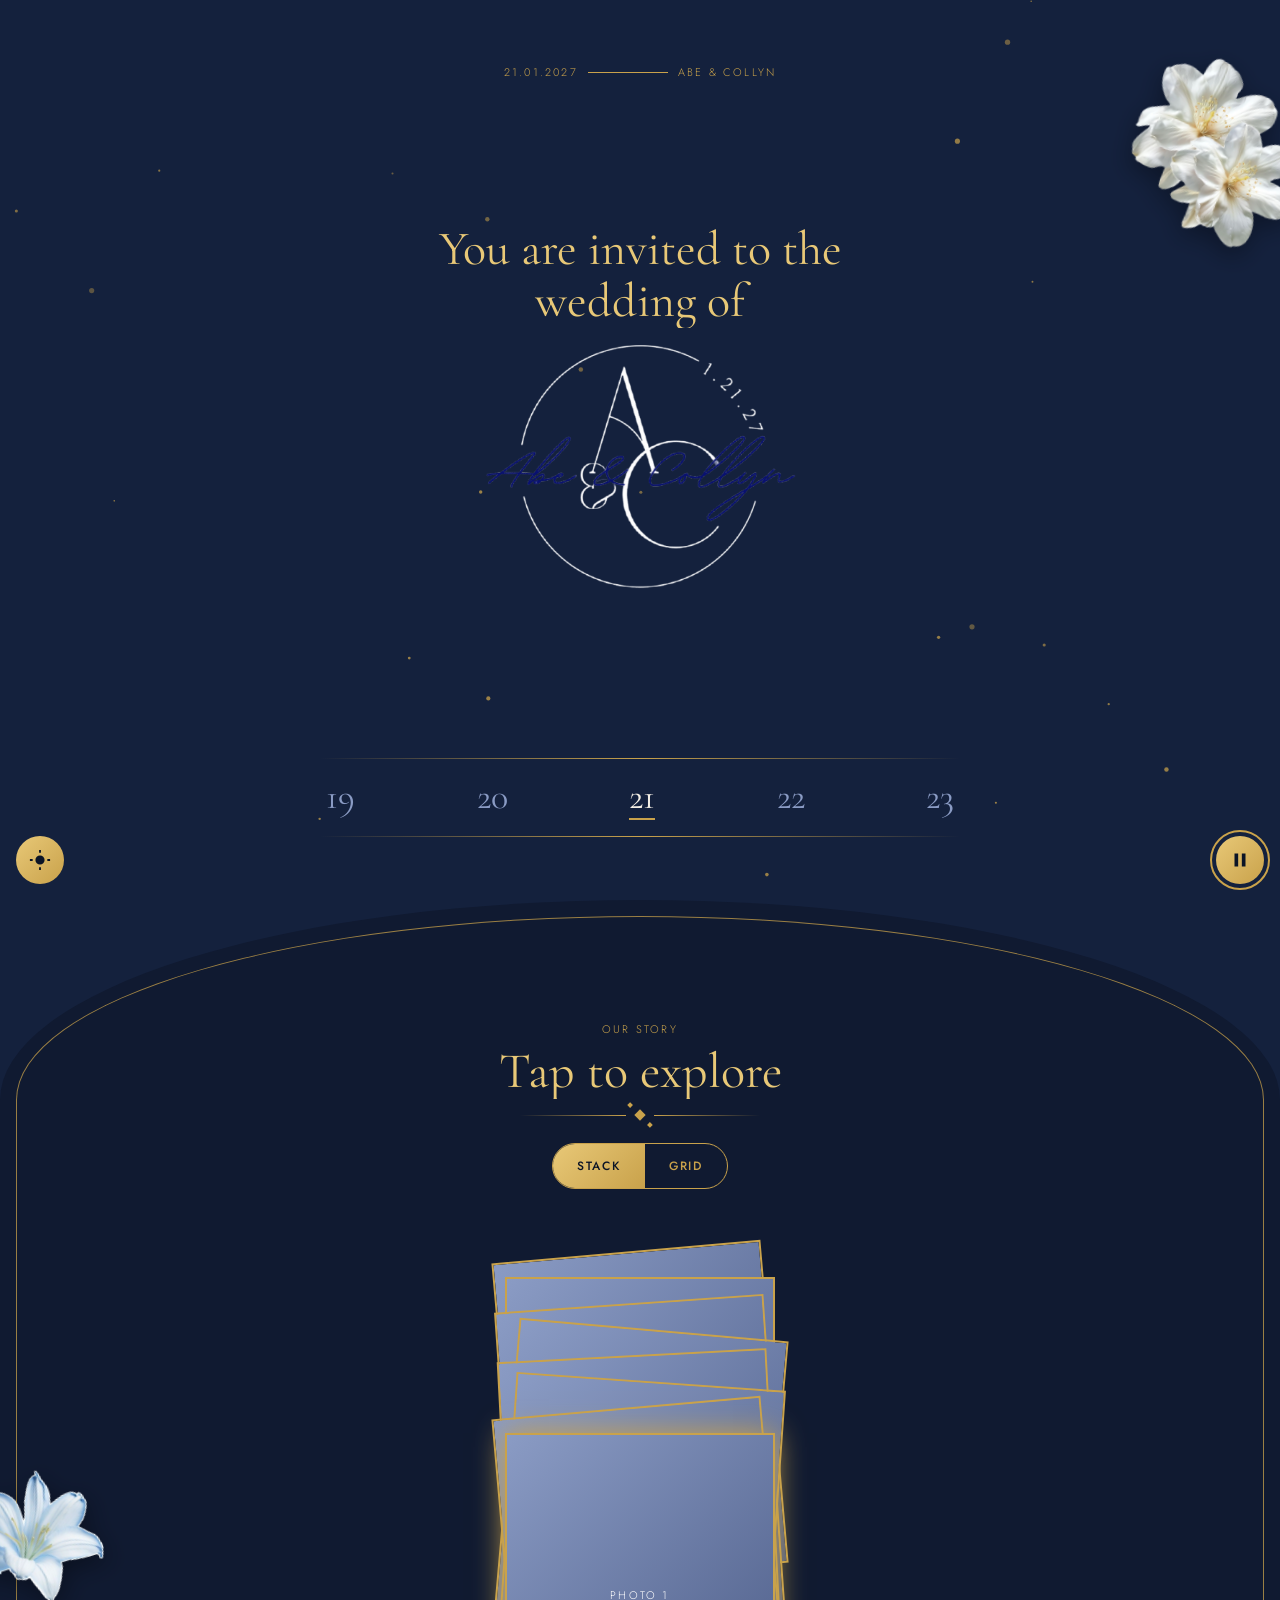
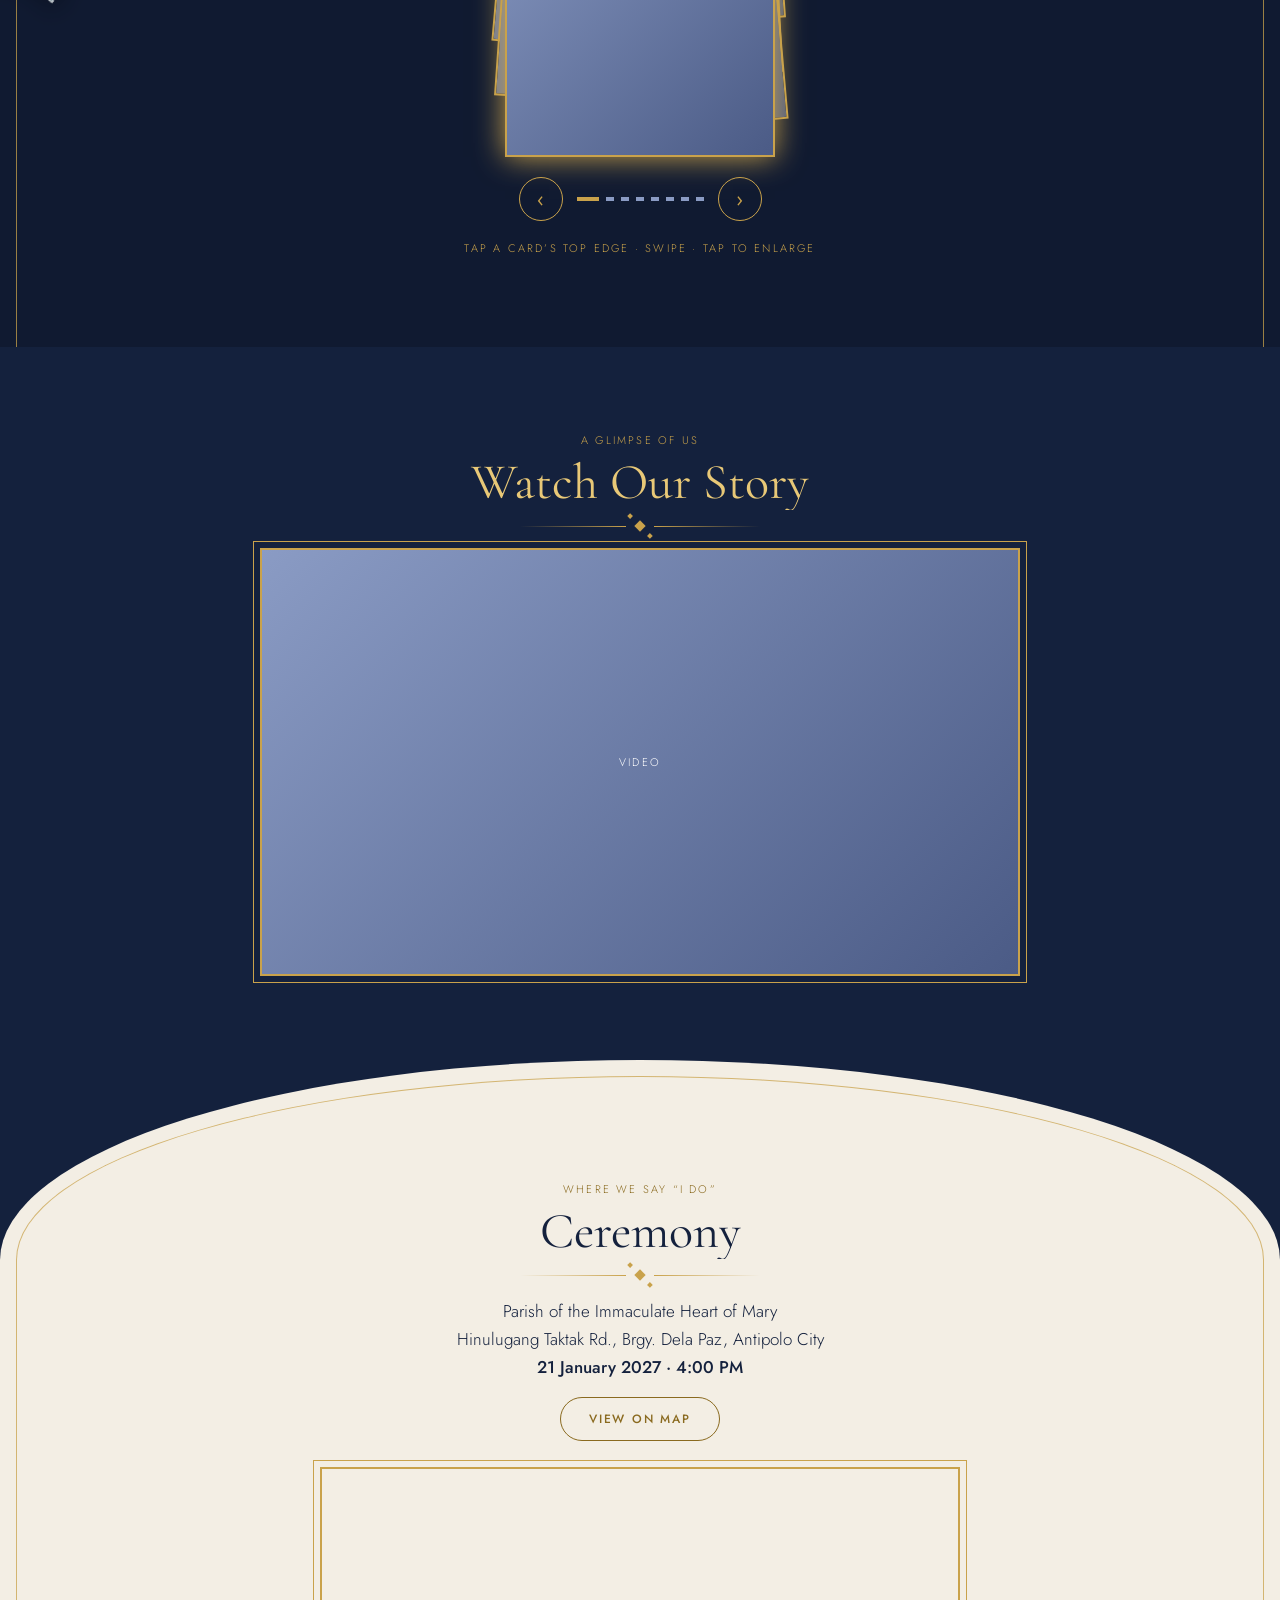
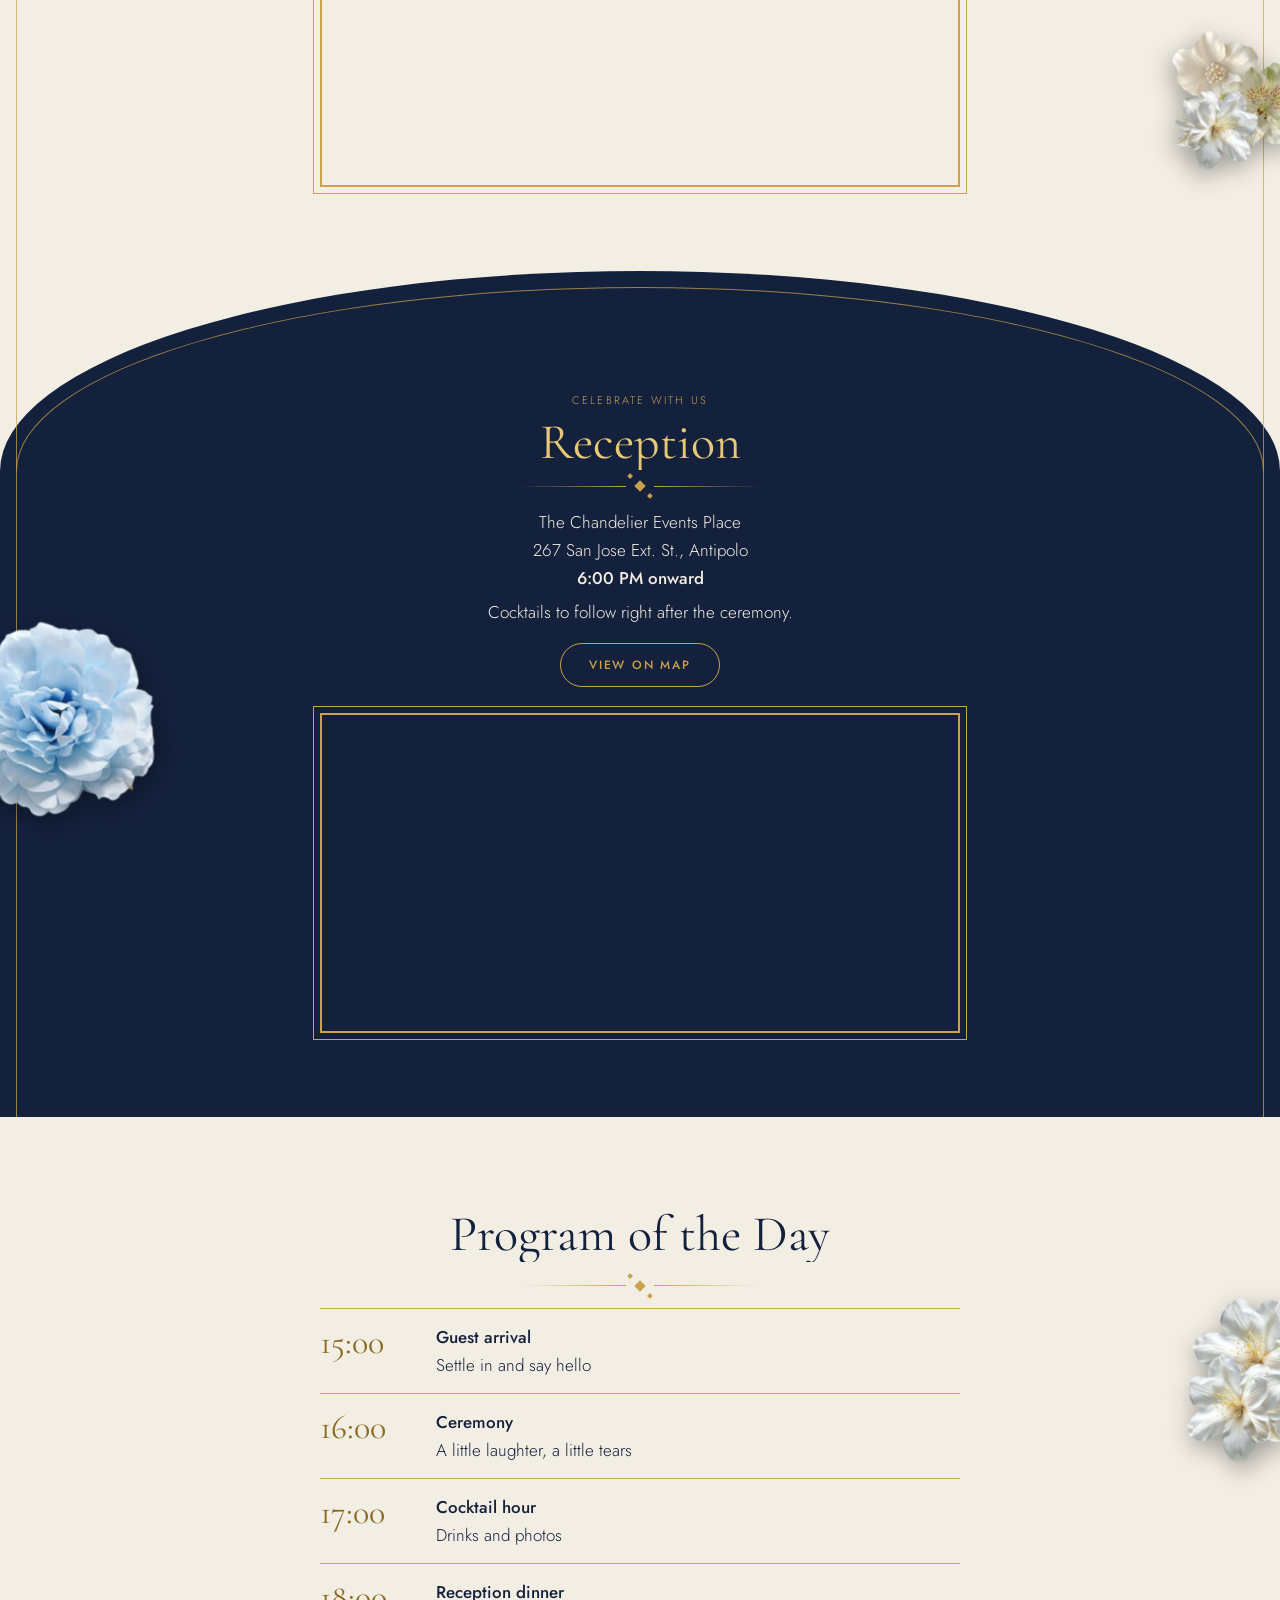
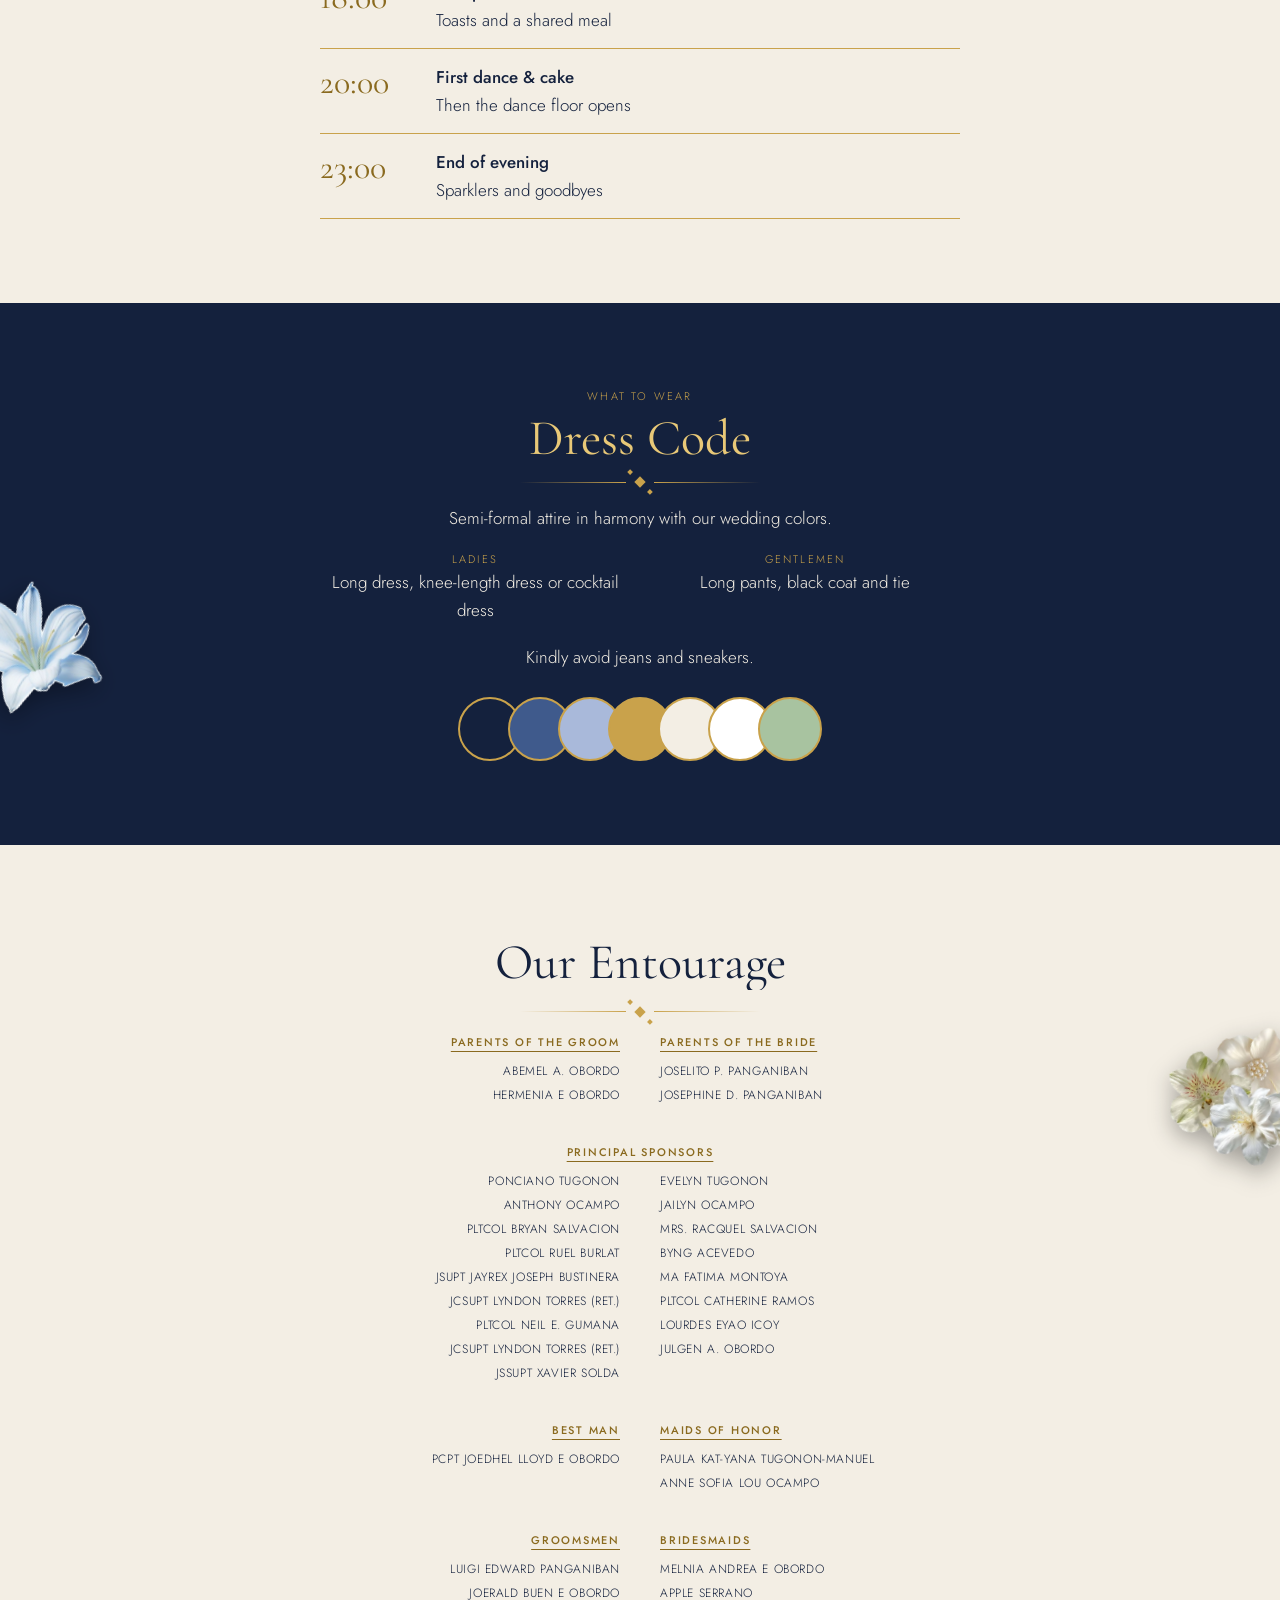
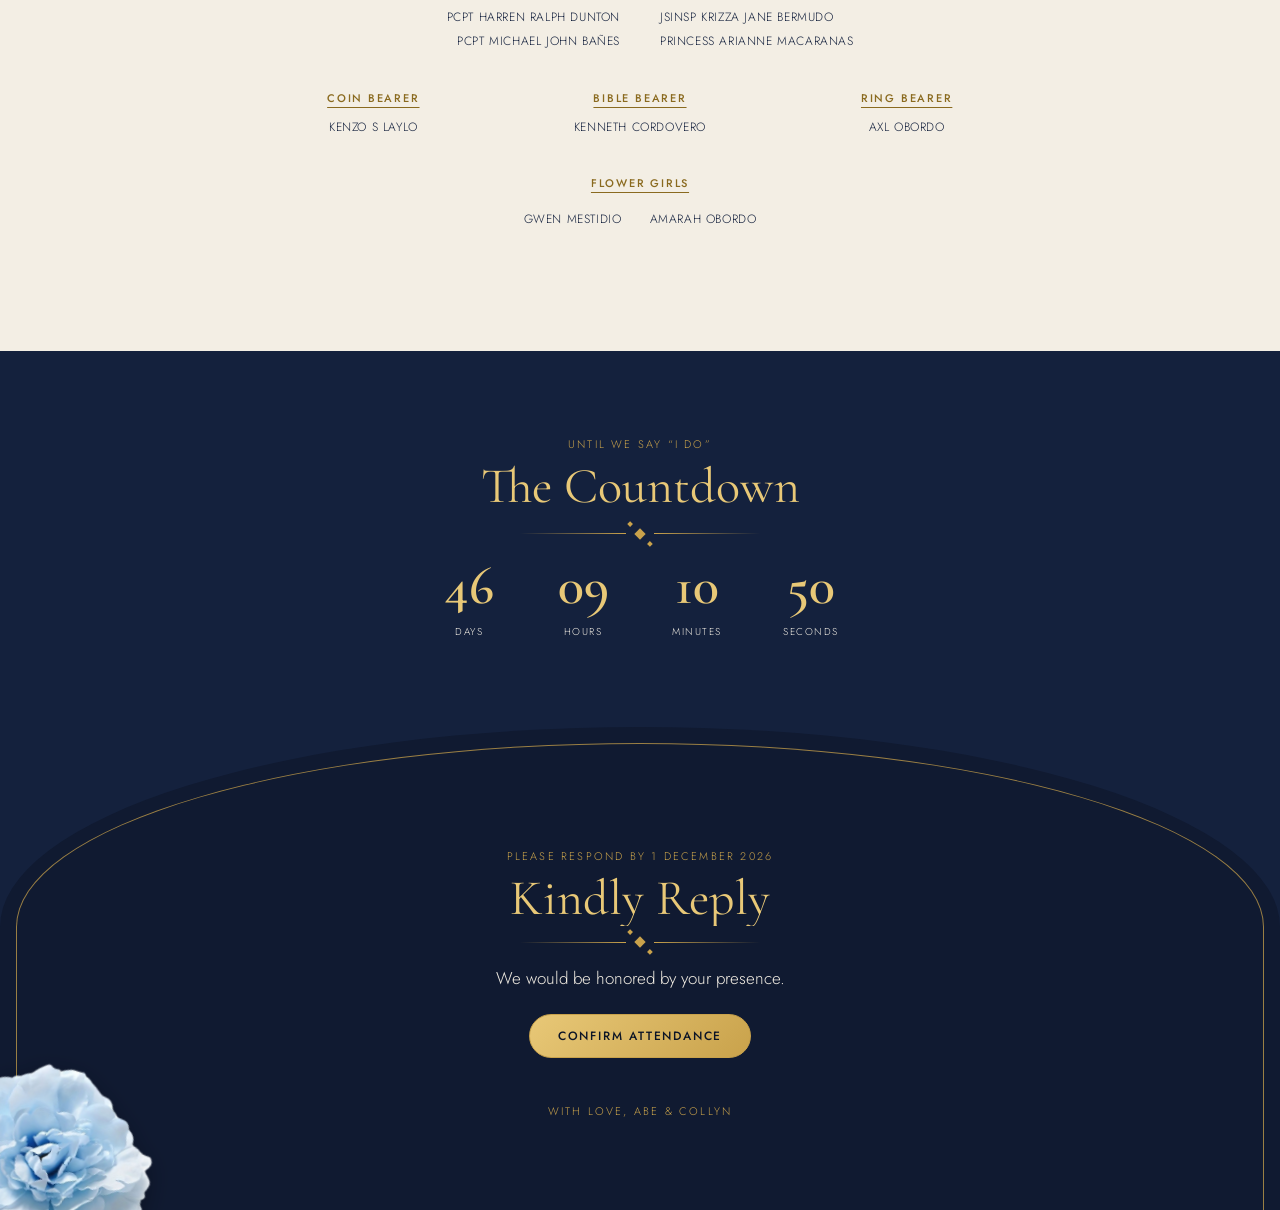
==== one_twentyone_twenyseven/index.html @ 9e12d8fb "Update web project files and remove video asset" ====
<!doctype html>
<html lang="en" data-theme="dark">
  <head>
    <meta charset="utf-8" />
    <meta
      name="viewport"
      content="width=device-width, initial-scale=1, viewport-fit=cover"
    />
    <title>Abe &amp; Collyn – Wedding Invitation</title>
    <link rel="preconnect" href="https://fonts.googleapis.com" />
    <link rel="icon" type="image/x-icon" href="./assets/logo.png" />
    <link rel="preconnect" href="https://fonts.gstatic.com" crossorigin />
    <link
      rel="stylesheet"
      href="https://fonts.googleapis.com/css2?family=Cormorant+Garamond:wght@400;600&family=Jost:wght@300;400;500&display=swap"
    />
    <link rel="stylesheet" href="style.css" />
  </head>
  <body>
    <nav id="nav" aria-label="Main">
      <button id="bg" aria-label="Menu" aria-expanded="false">☰</button>
      <div id="mn">
        <a href="#video">Video</a><a href="#ceremony">Ceremony</a
        ><a href="#reception">Reception</a><a href="#program">Program</a
        ><a href="#dress">Dress Code</a><a href="#entourage">Entourage</a
        ><a href="#rsvp">RSVP</a>
      </div>
    </nav>

    <main class="col">
      <!-- HERO -->
      <section class="s1 hero" id="top">
        <canvas id="sp" aria-hidden="true"></canvas>
        <div class="in">
          <div class="k meta">
            <span id="dt"></span><i></i><span id="nm"></span>
          </div>
          <div class="mid">
            <h1 class="gt rv invited">You are invited to the wedding of</h1>
            <img id="lg" class="hlogo rv rv-z" alt="Abe &amp; Collyn logo" />
          </div>
          <div class="dl">
            <div class="rl"></div>
            <div class="days" id="days"></div>
            <div class="rl"></div>
          </div>
        </div>
      </section>

      <!-- OUR STORY (the wrapper .j1 fills the arch corners with the hero's color) -->
      <div class="join j1">
        <section class="s1b arch" id="story">
          <div class="in">
            <div class="k">Our Story</div>
            <h2 class="gt">Tap to explore</h2>
            <div class="seg" role="group" aria-label="Gallery view">
              <button id="m1" aria-pressed="true">Stack</button
              ><button id="m2" aria-pressed="false">Grid</button>
            </div>
            <div class="rv rv-z"><div class="stack" id="stack"></div></div>
            <div class="ctl" id="ctl">
              <button id="pv" aria-label="Previous photo">‹</button>
              <div class="dots" id="dots"></div>
              <button id="nx" aria-label="Next photo">›</button>
            </div>
            <p class="k" style="margin-top: 18px" id="hint">
              Tap a card’s top edge · swipe · tap to enlarge
            </p>
          </div>
        </section>
      </div>

      <!-- VIDEO (autoplays muted so the background song keeps playing) -->
      <section class="s1" id="video">
        <div class="in wide">
          <div class="k">A glimpse of us</div>
          <h2 class="gt">Watch Our Story</h2>
          <div class="vid frame" id="vw">
            <video id="vd" muted loop playsinline preload="metadata"></video>
            <button class="vbtn" id="vb" aria-label="Pause video">
              <svg viewBox="0 0 24 24" aria-hidden="true">
                <path id="vbp" d="M6 5h4v14H6zM14 5h4v14h-4z" />
              </svg>
            </button>
          </div>
        </div>
      </section>

      <!-- CEREMONY -->
      <div class="join j1">
        <section class="s2 arch" id="ceremony">
          <div class="in">
            <div class="k">Where we say “I do”</div>
            <h2 class="gt">Ceremony</h2>
            <div id="cer"></div>
          </div>
        </section>
      </div>

      <!-- RECEPTION -->
      <div class="join j2 ext">
        <section class="s1 arch" id="reception">
          <div class="in">
            <div class="k">Celebrate with us</div>
            <h2 class="gt">Reception</h2>
            <div id="rec"></div>
          </div>
        </section>
      </div>

      <!-- PROGRAM -->
      <section class="s2" id="program">
        <div class="in">
          <h2 class="gt" style="margin-bottom: 24px">Program of the Day</h2>
          <div id="tl"></div>
        </div>
      </section>

      <!-- DRESS CODE -->
      <section class="s1" id="dress">
        <div class="in">
          <div class="k">What to wear</div>
          <h2 class="gt">Dress Code</h2>
          <p id="dd"></p>
          <div class="two2">
            <div>
              <div class="k">Ladies</div>
              <p id="dl"></p>
            </div>
            <div>
              <div class="k">Gentlemen</div>
              <p id="dg"></p>
            </div>
          </div>
          <p id="da"></p>
          <div class="sw" id="sw"></div>
        </div>
      </section>

      <!-- ENTOURAGE -->
      <section class="s2" id="entourage">
        <div class="in wide">
          <h2 class="gt" style="margin-bottom: 22px">Our Entourage</h2>
          <div class="en" id="en"></div>
        </div>
      </section>

      <!-- COUNTDOWN -->
      <section class="s1" id="countdown">
        <div class="in">
          <div class="k">Until we say “I do”</div>
          <h2 class="gt" style="margin-bottom: 20px">The Countdown</h2>
          <div class="cd" role="timer">
            <div><b id="c0">00</b><span>DAYS</span></div>
            <div><b id="c1">00</b><span>HOURS</span></div>
            <div><b id="c2">00</b><span>MINUTES</span></div>
            <div><b id="c3">00</b><span>SECONDS</span></div>
          </div>
        </div>
      </section>

      <!-- RSVP -->
      <div class="join j1">
        <section class="s1b arch" id="rsvp">
          <div class="in">
            <div class="k" id="by"></div>
            <h2 class="gt">Kindly Reply</h2>
            <p style="margin-bottom: 22px">
              We would be honored by your presence.
            </p>
            <button class="btn f" id="op">Confirm attendance</button>
            <p class="k" style="margin-top: 44px" id="ft"></p>
          </div>
        </section>
      </div>
    </main>

    <!-- Photo viewer -->
    <dialog id="lb" aria-label="Photo viewer">
      <div id="lbc" class="lbc"></div>
      <p id="lbt" style="text-align: center; margin-top: 10px"></p>
      <div class="two">
        <button class="btn" id="lp" aria-label="Previous">‹</button
        ><button class="btn" id="lx" aria-label="Next">›</button
        ><button class="btn f" id="lc">Close</button>
      </div>
    </dialog>

    <!-- RSVP form (no seat or table questions) -->
    <dialog id="dlg" aria-labelledby="dh">
      <h2 class="gt" id="dh" style="font-size: 34px">Will you join us?</h2>
      <form id="f" novalidate>
        <label for="n">Full name</label><input id="n" autocomplete="name" />
        <div class="err" id="e1"></div>
        <label for="c">Email or mobile number</label><input id="c" />
        <div class="err" id="e2"></div>
        <div class="two" role="radiogroup" aria-label="Attendance">
          <label
            ><input type="radio" name="a" value="Joyfully accepts" />Joyfully
            accepts</label
          ><label
            ><input
              type="radio"
              name="a"
              value="Regretfully declines"
            />Regretfully declines</label
          >
        </div>
        <div class="err" id="e3"></div>
        <label for="d">Meal preference or dietary needs (optional)</label
        ><input id="d" /> <label for="s">Song request (optional)</label
        ><input id="s" />
        <label for="m">A message for the couple (optional)</label
        ><textarea id="m" rows="2"></textarea>
        <div class="err" id="e4" role="alert"></div>
        <div class="two">
          <button
            class="btn f"
            type="submit"
            id="send"
            style="justify-content: center; flex: 1"
          >
            Send</button
          ><button
            class="btn"
            type="button"
            id="x"
            style="justify-content: center; flex: 1"
          >
            Close
          </button>
        </div>
      </form>
      <div id="ty" class="hide" style="text-align: center">
        <h2 class="gt" id="tyh">Thank you!</h2>
        <p id="typ">
          Your reply has been received. We can’t wait to celebrate with you.
        </p>
        <button class="btn f" id="x2" style="margin-top: 14px">Close</button>
      </div>
    </dialog>

    <!-- Paste your MP3 link in CONFIG.songUrl inside script.js -->
    <audio id="song" loop preload="auto"></audio>
    <button class="fab" id="th" aria-label="Switch theme">
      <svg viewBox="0 0 24 24" aria-hidden="true">
        <path id="thp" d="M12 3a9 9 0 109 9 7 7 0 01-9-9z" />
      </svg>
    </button>
    <button
      class="fab hide"
      id="mu"
      aria-pressed="false"
      aria-label="Play music"
    >
      <svg viewBox="0 0 24 24" aria-hidden="true">
        <path id="mup" d="M8 5v14l11-7z" />
      </svg>
    </button>

    <script src="script.js"></script>
  </body>
</html>
---- one_twentyone_twenyseven/style.css ----
/* =========================================================
   THEMES  –  dark: Navy & Gold  |  light: Cream & White (green accent only)
   ========================================================= */
:root {
  --bg: #0b1426;
  --p1: #14213d;
  --p1b: #101a31;
  --p2: #f3eee4;
  --i1: #f3eee4;
  --i2: #14213d;
  --ac: #c9a24b;
  --t1: #c9a24b;
  --t2: #8a6a1f;
  --soft: #8a9bc4;
  --btn: #0b1426;
  --sel: rgba(201, 162, 75, 0.2);
  --h1a: #e8c877;
  --h1b: #fff3c9;
  --h2a: #14213d;
  --h2b: #8a6a1f;
  --dk: #0b1426;
  --phA: #8a9bc4;
  --phB: #4b5b86;
  --phT: #fff;
  --mapbg: #dcd6c8;
  --serif: "Cormorant Garamond", Georgia, serif;
  --sans: "Jost", system-ui, sans-serif;
  /* fluid sizes */
  --ah: min(
    55vw,
    clamp(200px, calc(320px - (100vw - 640px) * 0.35), 320px)
  ); /* arch height: round on phones, gently flatter on wide screens */
  --gold: #c9a24b;
  --gold2: #e8c877;
  --kt: #e8c877;
  --cw: clamp(180px, 46vw, 270px); /* gallery card width */
  --pad: clamp(22px, 5vw, 44px);
}
:root[data-theme="light"] {
  --bg: #f6f1e4;
  --p1: #fffdf8;
  --p1b: #faf5e8;
  --p2: #f1eada;
  --i1: #2f3b33;
  --i2: #2f3b33;
  --ac: #a8c3a0;
  --t1: #476343;
  --t2: #8a6a1f;
  --soft: #6f8f68;
  --btn: #2f3b33;
  --sel: rgba(168, 195, 160, 0.35);
  --h1a: #2f3b33;
  --h1b: #5e7e58;
  --h2a: #2f3b33;
  --h2b: #476343;
  --dk: #fffdf8;
  --phA: #f1eada;
  --phB: #d3dfcc;
  --phT: #2f3b33;
  --mapbg: #e6eddf;
  --gold: #c9a24b;
  --gold2: #e3c46f;
  --kt: #8a6a1f;
}

* {
  box-sizing: border-box;
}
html {
  scroll-behavior: smooth;
  scroll-padding-top: 64px;
  -webkit-text-size-adjust: 100%;
}
body {
  margin: 0;
  background: var(--bg);
  color: var(--i1);
  font: 300 clamp(15px, 1.6vw, 17px)/1.65 var(--sans);
  transition:
    background 0.5s,
    color 0.5s;
}
img {
  max-width: 100%;
}
p {
  margin: 0 0 6px;
}

/* =========================================================
   LAYOUT  –  one fluid column that widens on tablet / desktop
   ========================================================= */
.col {
  width: 100%;
  background: var(--bg);
  overflow: hidden;
} /* full-bleed: sections span the whole screen */
section {
  position: relative;
  overflow: hidden;
  padding: clamp(48px, 9vw, 84px) var(--pad);
  text-align: center;
  transition:
    background 0.5s,
    color 0.5s;
}
.in {
  position: relative;
  z-index: 2;
  max-width: 560px;
  margin: 0 auto;
}
.in.wide {
  max-width: 680px;
}
.s1 {
  background: var(--p1);
  color: var(--i1);
  --ha: var(--h1a);
  --hb: var(--h1b);
}
.s1b {
  background: var(--p1b);
  color: var(--i1);
  --ha: var(--h1a);
  --hb: var(--h1b);
}
.s2 {
  background: var(--p2);
  color: var(--i2);
  --ha: var(--h2a);
  --hb: var(--h2b);
}

/* ARCH FLOW: the wrapper takes the PREVIOUS section's color, so the
   curved corners blend into it with no gap. */
.join {
  display: block;
  position: relative;
  transition: background 0.5s;
}
/* continues the gold side lines of the arch above, down through the corners until they merge into this arch's outline */
.ext::before {
  content: "";
  position: absolute;
  z-index: 3;
  left: 16px;
  right: 16px;
  top: 0;
  height: var(--ah);
  border-left: 1px solid var(--gold);
  border-right: 1px solid var(--gold);
  opacity: 0.75;
  pointer-events: none;
}
.j1 {
  background: var(--p1);
}
.j1b {
  background: var(--p1b);
}
.j2 {
  background: var(--p2);
}
.arch {
  border-radius: 50% 50% 0 0 / var(--ah);
  padding-top: calc(var(--ah) * 0.42 + 36px);
}
/* gold inner arch outline */
.arch::before {
  content: "";
  position: absolute;
  inset: 16px 16px 0;
  border: 1px solid var(--gold);
  border-bottom: 0;
  border-radius: 50% 50% 0 0 / calc(var(--ah) - 16px);
  opacity: 0.75;
  pointer-events: none;
  z-index: 1;
}
/* gold ornament divider under headings */
.orn {
  display: flex;
  align-items: center;
  gap: 10px;
  justify-content: center;
  margin: -4px auto 18px;
  width: min(240px, 64%);
}
.orn::before,
.orn::after {
  content: "";
  flex: 1;
  height: 1px;
  background: linear-gradient(90deg, transparent, var(--gold));
}
.orn::after {
  transform: scaleX(-1);
}
.orn b {
  width: 8px;
  height: 8px;
  background: var(--gold);
  transform: rotate(45deg);
  box-shadow:
    -14px 0 0 -2px var(--gold),
    14px 0 0 -2px var(--gold);
}
.two2 {
  display: grid;
  grid-template-columns: 1fr 1fr;
  gap: 20px;
  margin: 18px 0 12px;
}

/* =========================================================
   TYPE
   ========================================================= */
.k {
  font-size: 11px;
  letter-spacing: 0.2em;
  text-transform: uppercase;
  color: var(--t1);
}
.s2 .k {
  color: var(--t2);
}
h1,
h2 {
  font: 400 clamp(34px, 6.4vw, 50px)/1.1 var(--serif);
  margin: 6px 0 16px;
}
h1 {
  font-size: clamp(38px, 8vw, 64px);
  margin-top: 32px;
}
.gt {
  background: linear-gradient(
    100deg,
    var(--ha) 35%,
    var(--hb) 50%,
    var(--ha) 65%
  );
  background-size: 250% 100%;
  -webkit-background-clip: text;
  background-clip: text;
  color: transparent;
  -webkit-text-fill-color: transparent;
  animation: sh 7s linear infinite;
}
@keyframes sh {
  from {
    background-position: 120% 0;
  }
  to {
    background-position: -120% 0;
  }
}
.rl {
  height: 1px;
  background: linear-gradient(90deg, transparent, var(--gold), transparent);
}

/* decorative */
/* flower pictures: fixed placements, fade/scale in, parallax via the "translate" property */
.fl {
  position: absolute;
  width: calc(clamp(110px, calc(14vw + 40px), 300px) * var(--s, 1));
  z-index: 1;
  pointer-events: none;
  opacity: 0;
  scale: 0.85;
  rotate: var(--r, 0deg);
  transform: scaleX(var(--f, 1));
  translate: 0 var(--py, 0px);
  transition:
    opacity 1.2s,
    scale 1.4s cubic-bezier(0.2, 0.7, 0.2, 1);
}
.fl.in-view {
  opacity: 1;
  scale: 1;
}
.fl img {
  width: 100%;
  height: auto;
  display: block;
  filter: drop-shadow(0 8px 12px rgba(0, 0, 0, 0.35));
}
:root[data-theme="light"] .fl img {
  filter: drop-shadow(0 6px 10px rgba(90, 75, 40, 0.3));
}
.fl.missing {
  aspect-ratio: 1;
  border: 2px dashed var(--gold);
  border-radius: 50%;
  display: grid;
  place-items: center;
  background: rgba(201, 162, 75, 0.08);
}
.fl.missing img {
  display: none;
}
.fl.missing::after {
  content: attr(data-name);
  font: 500 11px var(--sans);
  letter-spacing: 0.1em;
  color: var(--gold);
}
#prog {
  position: fixed;
  top: 0;
  left: 0;
  height: 3px;
  width: 100%;
  z-index: 70;
  background: linear-gradient(90deg, var(--gold2), var(--gold));
  transform-origin: 0 50%;
  transform: scaleX(var(--p, 0));
}
.ph {
  background: linear-gradient(135deg, var(--phA), var(--phB));
  color: var(--phT);
  font-size: 11px;
  letter-spacing: 0.2em;
  display: flex;
  align-items: center;
  justify-content: center;
  width: 100%;
  height: 100%;
}
.frame {
  border: 2px solid var(--gold);
  outline: 1px solid var(--gold);
  outline-offset: 6px;
  overflow: hidden;
  margin: 0 auto;
}
.frame img {
  width: 100%;
  height: 100%;
  object-fit: cover;
  display: block;
}

/* buttons */
button {
  font-family: var(--sans);
  cursor: pointer;
}
:focus-visible {
  outline: 2px solid var(--ac);
  outline-offset: 3px;
}
.btn {
  border: 1px solid var(--ac);
  background: transparent;
  color: var(--t1);
  border-radius: 999px;
  padding: 12px 28px;
  font: 500 12px var(--sans);
  letter-spacing: 0.15em;
  text-transform: uppercase;
  min-height: 44px;
  text-decoration: none;
  display: inline-flex;
  align-items: center;
  transition: box-shadow 0.3s;
}
.s2 .btn {
  color: var(--t2);
  border-color: var(--t2);
}
.btn.f {
  background: linear-gradient(135deg, var(--gold2), var(--gold));
  color: #0b1426;
  border-color: var(--gold);
}
.btn:hover {
  box-shadow: 0 0 20px var(--gold);
}
.hide {
  display: none !important;
}

/* hero */
.hero {
  padding-top: clamp(28px, 5vw, 48px);
}
#sp {
  position: absolute;
  inset: 0;
  width: 100%;
  height: 100%;
  pointer-events: none;
}
.meta {
  display: flex;
  align-items: center;
  gap: 10px;
  justify-content: center;
  flex-wrap: wrap;
}
.meta i {
  height: 1px;
  width: clamp(30px, 10vw, 80px);
  background: var(--ac);
}
.arc {
  width: clamp(200px, 52vw, 290px);
  height: clamp(260px, 68vw, 380px);
  border-radius: 999px 999px 0 0;
  margin-top: 26px;
}
.days {
  display: flex;
  justify-content: space-between;
  padding: 16px 6px;
  font: 400 clamp(26px, 5vw, 36px) var(--serif);
  color: var(--soft);
}
.days b {
  font-weight: 400;
  color: var(--i1);
  border-bottom: 2px solid var(--ac);
}

/* gallery */
.seg {
  display: inline-flex;
  border: 1px solid var(--ac);
  border-radius: 999px;
  overflow: hidden;
  margin: 6px 0 26px;
}
.seg button {
  border: 0;
  background: none;
  color: var(--t1);
  padding: 11px 24px;
  font: 500 12px var(--sans);
  letter-spacing: 0.15em;
  text-transform: uppercase;
  min-height: 44px;
}
.seg button[aria-pressed="true"] {
  background: linear-gradient(135deg, var(--gold2), var(--gold));
  color: #0b1426;
}
.seg {
  border-color: var(--gold);
}
.stack {
  position: relative;
  height: calc(var(--cw) * 1.2 + var(--n, 6) * 26px + 10px);
  transition: opacity 0.25s;
  touch-action: pan-y;
}
.card {
  position: absolute;
  left: 50%;
  bottom: 0;
  width: var(--cw);
  height: calc(var(--cw) * 1.2);
  margin-left: calc(var(--cw) / -2);
  border: 2px solid var(--gold);
  overflow: hidden;
  cursor: pointer;
  transition:
    transform 0.5s,
    box-shadow 0.4s;
  background: #222;
}
.card img {
  width: 100%;
  height: 100%;
  object-fit: cover;
  pointer-events: none;
}
.card.front {
  box-shadow: 0 0 28px var(--gold);
}
.stack.grid {
  height: auto;
  display: grid;
  grid-template-columns: repeat(2, 1fr);
  gap: 14px;
}
.stack.grid .card {
  position: relative;
  left: auto;
  bottom: auto;
  margin: 0;
  width: 100%;
  height: auto;
  aspect-ratio: 1/1.1;
  transform: none !important;
}
.grid .card:nth-child(4n + 1),
.grid .card:nth-child(4n) {
  border-radius: 999px 999px 0 0;
}
.grid .card:nth-child(4n + 2),
.grid .card:nth-child(4n + 3) {
  border-radius: 50%;
}
.ctl {
  display: flex;
  justify-content: center;
  align-items: center;
  gap: 14px;
  margin-top: 20px;
}
.ctl button {
  width: 44px;
  height: 44px;
  border-radius: 50%;
  border: 1px solid var(--ac);
  background: none;
  color: var(--t1);
  font-size: 20px;
}
.dots {
  display: flex;
  gap: 7px;
}
.dots i {
  width: 8px;
  height: 4px;
  background: var(--soft);
  transition: 0.3s;
}
.dots i.on {
  width: 22px;
  background: var(--ac);
}

/* places */
.map {
  height: clamp(220px, 46vw, 320px);
  margin-top: 26px;
  border: 2px solid var(--gold);
}
.map iframe {
  width: 100%;
  height: 100%;
  border: 0;
  display: block;
}
.s2 .map .ph {
  background: var(--mapbg);
  color: var(--i2);
}

/* timeline */
.row {
  display: flex;
  gap: 16px;
  text-align: left;
  padding: 14px 0;
  border-top: 1px solid var(--ac);
}
.row:last-child {
  border-bottom: 1px solid var(--ac);
}
.tm {
  font: 400 clamp(28px, 5vw, 34px)/1.2 var(--serif);
  color: var(--t2);
  width: clamp(80px, 16vw, 100px);
  flex: none;
}
.row b {
  font-weight: 500;
}

/* dress code */
.sw {
  display: flex;
  justify-content: center;
  margin-top: 26px;
}
.sw i {
  width: clamp(48px, 11vw, 64px);
  height: clamp(48px, 11vw, 64px);
  border-radius: 50%;
  margin-left: -14px;
  position: relative;
  border: 2px solid var(--gold);
  transition:
    transform 0.3s,
    box-shadow 0.3s;
}
.sw i:first-child {
  margin: 0;
}
.sw i:hover,
.sw i:focus-visible {
  transform: translateY(-6px);
  box-shadow: 0 0 18px var(--ac);
  z-index: 3;
}
.sw i::after {
  content: attr(data-n);
  position: absolute;
  bottom: 105%;
  left: 50%;
  transform: translateX(-50%);
  background: var(--dk);
  color: var(--i1);
  font: 400 11px var(--sans);
  padding: 3px 8px;
  white-space: nowrap;
  opacity: 0;
  pointer-events: none;
  transition: 0.2s;
  border: 1px solid var(--ac);
}
.sw i:hover::after,
.sw i:focus-visible::after {
  opacity: 1;
}

/* entourage: all names visible, printed-program style */
.en {
  display: block;
}
.eblk {
  margin: 0 0 34px;
}
.eh {
  font: 500 11px var(--sans);
  letter-spacing: 0.16em;
  text-transform: uppercase;
  color: var(--t2);
  text-decoration: underline;
  text-underline-offset: 5px;
  margin-bottom: 12px;
}
.eh.mid {
  text-align: center;
}
.eg {
  display: grid;
  column-gap: clamp(18px, 5vw, 40px);
}
.eg1 {
  grid-template-columns: 1fr;
}
.eg2 {
  grid-template-columns: 1fr 1fr;
}
.eg3 {
  grid-template-columns: repeat(3, 1fr);
}
.rows p {
  margin: 0 0 6px;
  font-size: 12px;
  letter-spacing: 0.05em;
  text-transform: uppercase;
  line-height: 1.5;
}
.rows .l {
  text-align: right;
}
.rows .r {
  text-align: left;
}
@media (max-width: 420px) {
  .rows p {
    font-size: 11px;
  }
}
.ec {
  text-align: center;
}
.ec.l {
  text-align: right;
}
.ec.r {
  text-align: left;
}
.ec p {
  margin: 0 0 5px;
  font-size: 12px;
  letter-spacing: 0.05em;
  text-transform: uppercase;
  line-height: 1.5;
}
.eg1 .ec p {
  display: inline-block;
  margin: 0 14px 5px;
}
@media (max-width: 420px) {
  .ec p {
    font-size: 11px;
  }
}

/* hero: focused layout – logo, names, welcome title */
/* the hero fills the whole first screen: names/date on top, invitation + logo in the middle, date line at the bottom */
.hero {
  min-height: 100vh;
  min-height: 100svh;
  display: flex;
  flex-direction: column;
  padding-top: clamp(36px, 7vh, 72px);
  padding-bottom: clamp(32px, 7vh, 64px);
}
.hero .in {
  flex: 1;
  width: 100%;
  display: flex;
  flex-direction: column;
  justify-content: space-between;
}
.hero .mid {
  flex: 1;
  display: flex;
  flex-direction: column;
  justify-content: center;
  padding: 16px 0;
}
.hero .in {
  width: 100%;
}
.hlogo {
  display: block;
  width: clamp(270px, 78vw, 480px);
  height: auto;
  margin: 0 auto 14px;
}
:root[data-theme="light"] .hlogo {
  filter: drop-shadow(0 4px 14px rgba(0, 0, 0, 0.1));
}
.hero h1.invited {
  font-size: clamp(30px, 7vw, 48px);
  margin: 0 auto 4px;
  max-width: 520px;
}

/* video */
.vid {
  position: relative;
  aspect-ratio: var(--va, 16 / 9);
  background: #000;
  margin-top: 8px;
}
.vid video {
  width: 100%;
  height: 100%;
  object-fit: cover;
  display: block;
}
.vbtn {
  position: absolute;
  right: 12px;
  bottom: 12px;
  width: 44px;
  height: 44px;
  border-radius: 50%;
  border: 0;
  display: grid;
  place-items: center;
  cursor: pointer;
  background: linear-gradient(135deg, var(--gold2), var(--gold));
  color: #0b1426;
}
.vbtn svg {
  width: 20px;
  height: 20px;
  fill: currentColor;
}

/* countdown */
.cd {
  display: flex;
  justify-content: center;
  gap: clamp(8px, 3vw, 24px);
}
.cd div {
  min-width: clamp(58px, 16vw, 90px);
}
.cd b {
  display: block;
  color: var(--kt);
  font: 600 clamp(34px, 8vw, 54px)/1.1 var(--serif);
  transition: opacity 0.3s;
}
.cd b.t {
  opacity: 0;
}
.cd span {
  font-size: 10px;
  letter-spacing: 0.15em;
}

/* nav + floating buttons */
nav {
  position: fixed;
  top: 0;
  left: 0;
  right: 0;
  z-index: 40;
  display: flex;
  justify-content: flex-end;
  padding: calc(8px + env(safe-area-inset-top, 0px)) 14px 8px;
  transform: translateY(-120%);
  transition: transform 0.4s;
  pointer-events: none;
}
nav.show {
  transform: none;
}
nav > * {
  pointer-events: auto;
}
#bg {
  width: 44px;
  height: 44px;
  border-radius: 50%;
  border: 1px solid var(--ac);
  background: var(--p1);
  color: var(--t1);
  font-size: 20px;
}
#mn {
  position: absolute;
  top: 100%;
  right: 14px;
  background: var(--p1);
  border: 1px solid var(--ac);
  padding: 8px 18px;
  display: none;
  flex-direction: column;
}
#mn.open {
  display: flex;
}
#mn a {
  color: var(--t1);
  text-decoration: none;
  font: 400 12px var(--sans);
  letter-spacing: 0.15em;
  text-transform: uppercase;
  padding: 11px 0;
}
.fab {
  position: fixed;
  bottom: calc(16px + env(safe-area-inset-bottom, 0px));
  width: 48px;
  height: 48px;
  border-radius: 50%;
  border: 0;
  z-index: 50;
  background: linear-gradient(135deg, var(--gold2), var(--gold));
  color: #0b1426;
  display: grid;
  place-items: center;
  transition: box-shadow 0.3s;
}
.fab:hover {
  box-shadow: 0 0 20px var(--ac);
}
.fab svg {
  width: 22px;
  height: 22px;
  fill: currentColor;
}
#th {
  left: calc(16px + env(safe-area-inset-left, 0px));
}
#mu {
  right: calc(16px + env(safe-area-inset-right, 0px));
}
#mu.on::before {
  content: "";
  position: absolute;
  inset: -6px;
  border-radius: 50%;
  border: 2px solid var(--ac);
  animation: pu 2s infinite;
}
@keyframes pu {
  from {
    transform: scale(0.9);
    opacity: 0.9;
  }
  to {
    transform: scale(1.35);
    opacity: 0;
  }
}

/* dialogs + form */
dialog {
  background: var(--p1);
  color: var(--i1);
  border: 2px solid var(--ac);
  width: 92vw;
  max-width: 440px;
  max-height: 92vh;
  max-height: 92dvh;
  overflow: auto;
  padding: 24px;
  font: 300 14px var(--sans);
}
dialog::backdrop {
  background: rgba(0, 0, 0, 0.7);
}
.lbc {
  height: min(340px, 50vh);
  border: 2px solid var(--ac);
  overflow: hidden;
}
.lbc img {
  width: 100%;
  height: 100%;
  object-fit: cover;
}
label {
  display: block;
  text-align: left;
  margin-top: 12px;
  font-size: 11px;
  letter-spacing: 0.15em;
  text-transform: uppercase;
  color: var(--t1);
}
input,
select,
textarea {
  width: 100%;
  padding: 10px;
  background: transparent;
  border: 1px solid var(--soft);
  color: var(--i1);
  font: 300 16px var(--sans);
  margin-top: 4px;
}
.err {
  color: #d96a5a;
  font-size: 12px;
  min-height: 1em;
  text-align: left;
}
:root[data-theme="light"] .err {
  color: #a33a2c;
}
.two {
  display: flex;
  gap: 10px;
  margin-top: 14px;
}
.two label {
  flex: 1;
  margin: 0;
  text-align: center;
  border: 1px solid var(--soft);
  padding: 14px 6px;
  font-size: 13px;
  letter-spacing: 0;
  text-transform: none;
  color: var(--i1);
  cursor: pointer;
}
.two input {
  position: absolute;
  opacity: 0;
  width: 1px;
}
.two label:has(input:checked) {
  border-color: var(--ac);
  background: var(--sel);
}
.two label:has(input:focus-visible) {
  outline: 2px solid var(--ac);
}
.step {
  display: flex;
  align-items: center;
  gap: 14px;
  margin-top: 4px;
}
.step button {
  width: 44px;
  height: 44px;
  border: 1px solid var(--ac);
  background: none;
  color: var(--t1);
  font-size: 20px;
  border-radius: 50%;
}

/* reveal */
.rv {
  opacity: 0;
  transform: translateY(30px);
  transition:
    opacity 0.9s ease,
    transform 1s cubic-bezier(0.2, 0.7, 0.2, 1),
    filter 0.9s;
  transition-delay: var(--d, 0s);
}
.rv-l {
  transform: translateX(-44px);
}
.rv-r {
  transform: translateX(44px);
}
.rv-z {
  transform: scale(0.86);
}
.rv-b {
  transform: translateY(24px);
  filter: blur(8px);
}
.rv.in-view {
  opacity: 1;
  transform: none;
  filter: none;
}

/* =========================================================
   RESPONSIVE
   ========================================================= */
@media (min-width: 640px) {
  .stack.grid {
    grid-template-columns: repeat(3, 1fr);
  }
}
@media (min-width: 1100px) {
  .in {
    max-width: 640px;
  }
  .in.wide {
    max-width: 760px;
  }
}
@media (max-width: 360px) {
  .tm {
    width: 72px;
  }
  .row {
    gap: 10px;
  }
  .seg button {
    padding: 11px 16px;
  }
  .fab {
    width: 44px;
    height: 44px;
  }
}
@media (max-height: 480px) and (orientation: landscape) {
  .arch {
    padding-top: 60px;
  }
  .arc {
    height: 220px;
    width: 170px;
  }
}
@media (prefers-reduced-motion: reduce) {
  * {
    animation: none !important;
    transition: none !important;
  }
  .rv {
    opacity: 1;
    transform: none;
    filter: none;
  }
  .fl {
    opacity: 1;
    scale: 1;
  }
  html {
    scroll-behavior: auto;
  }
}
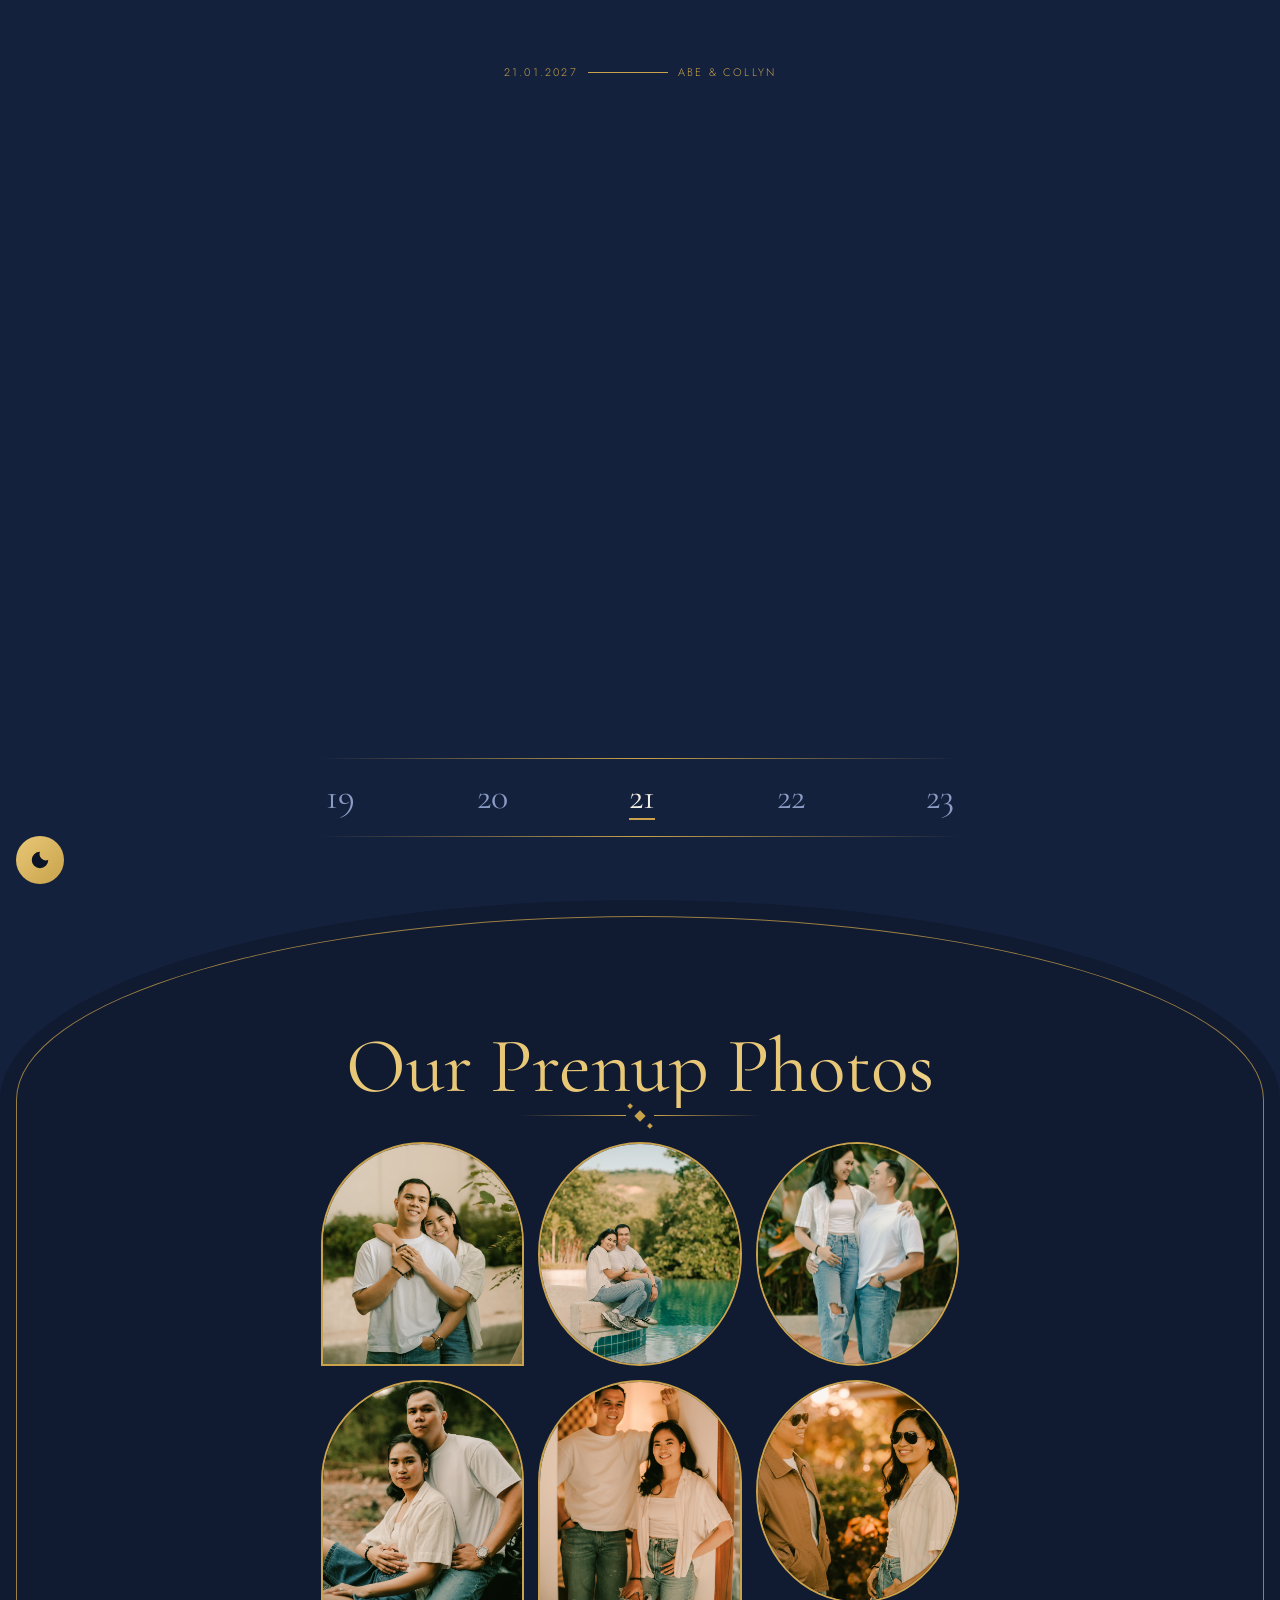
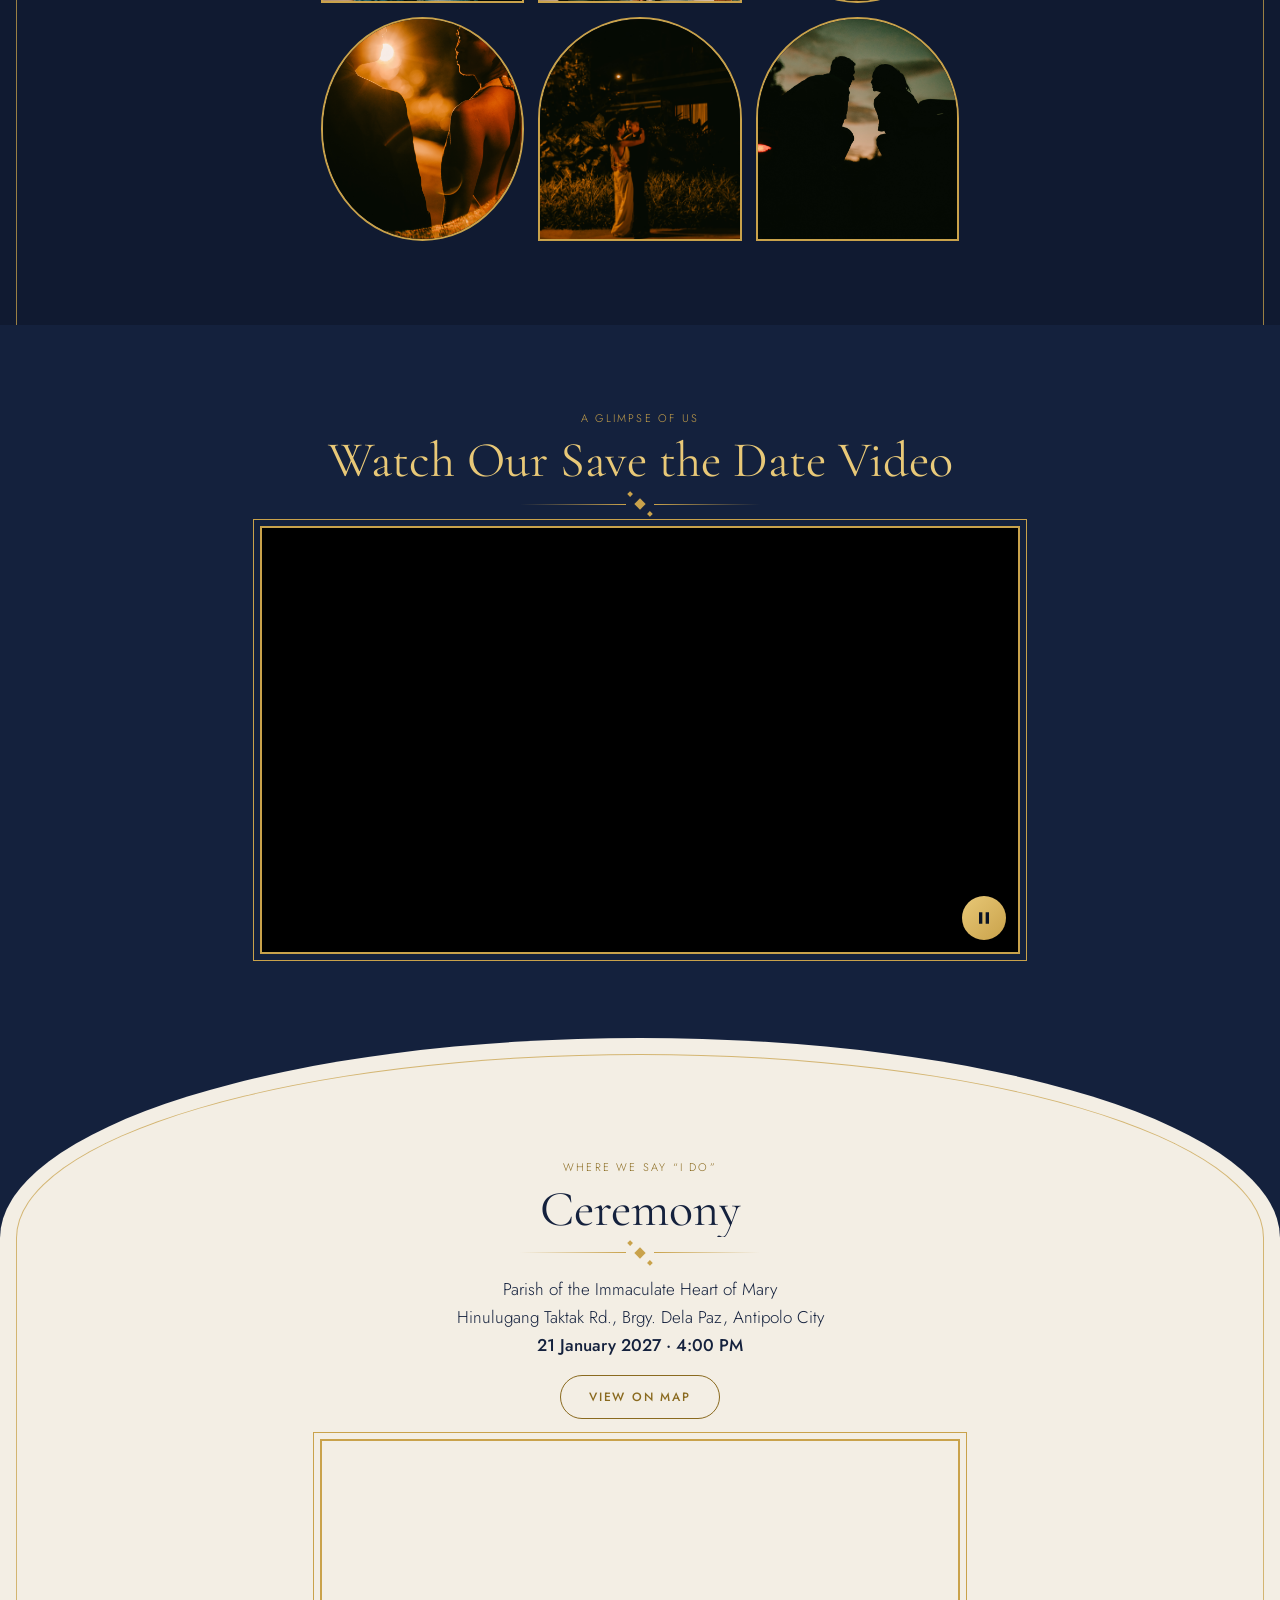
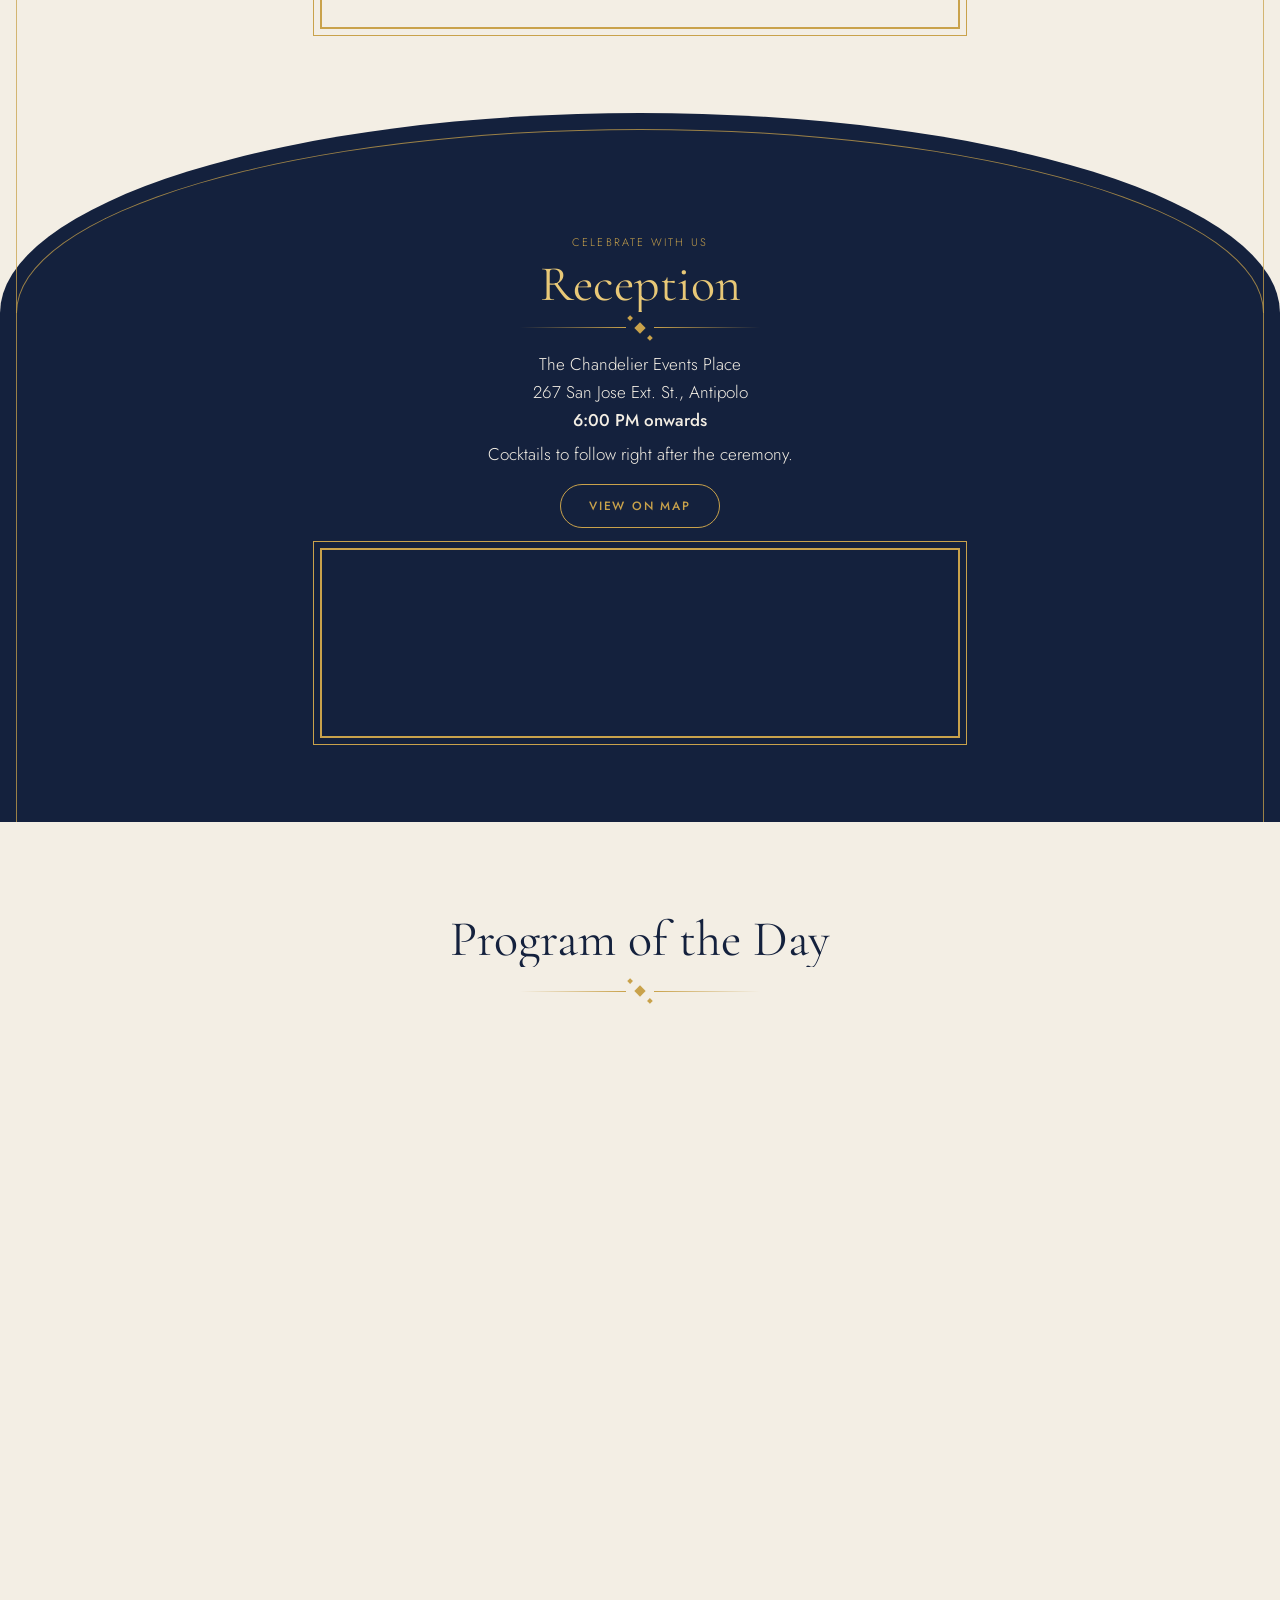
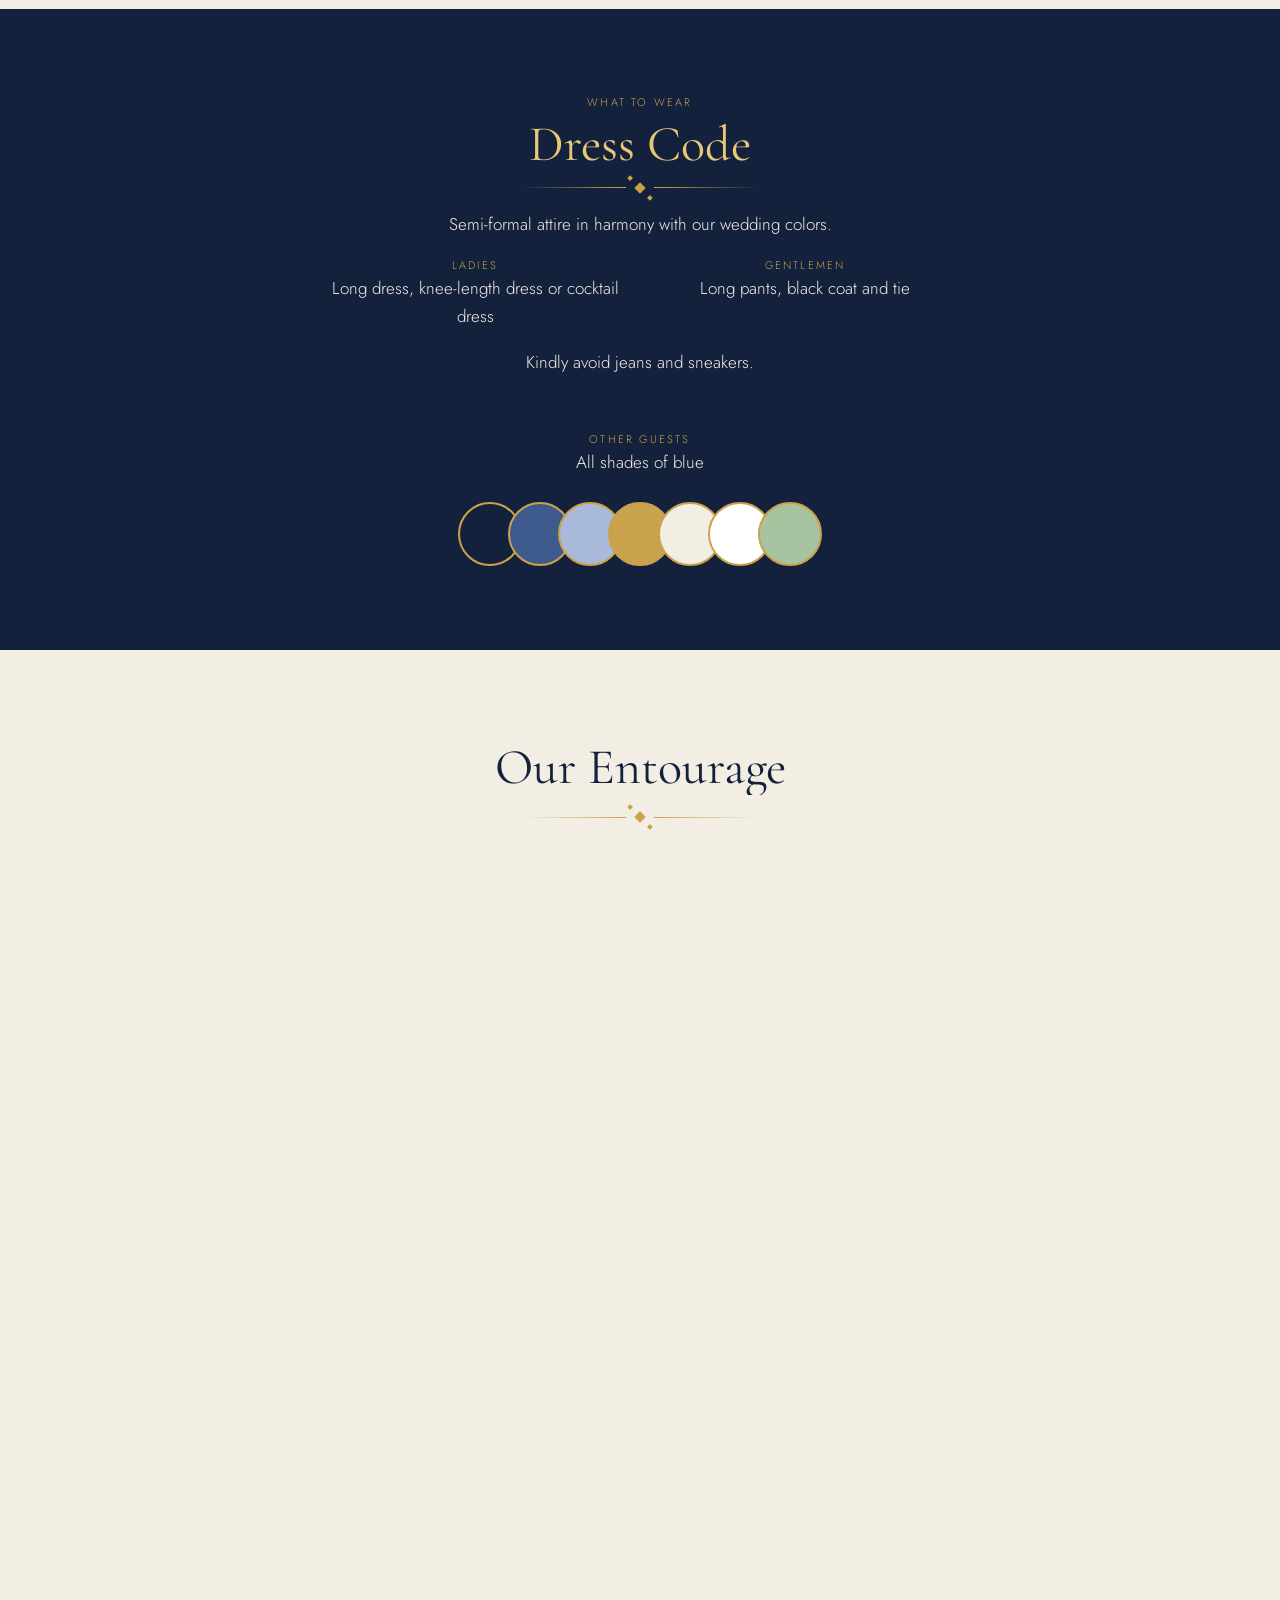
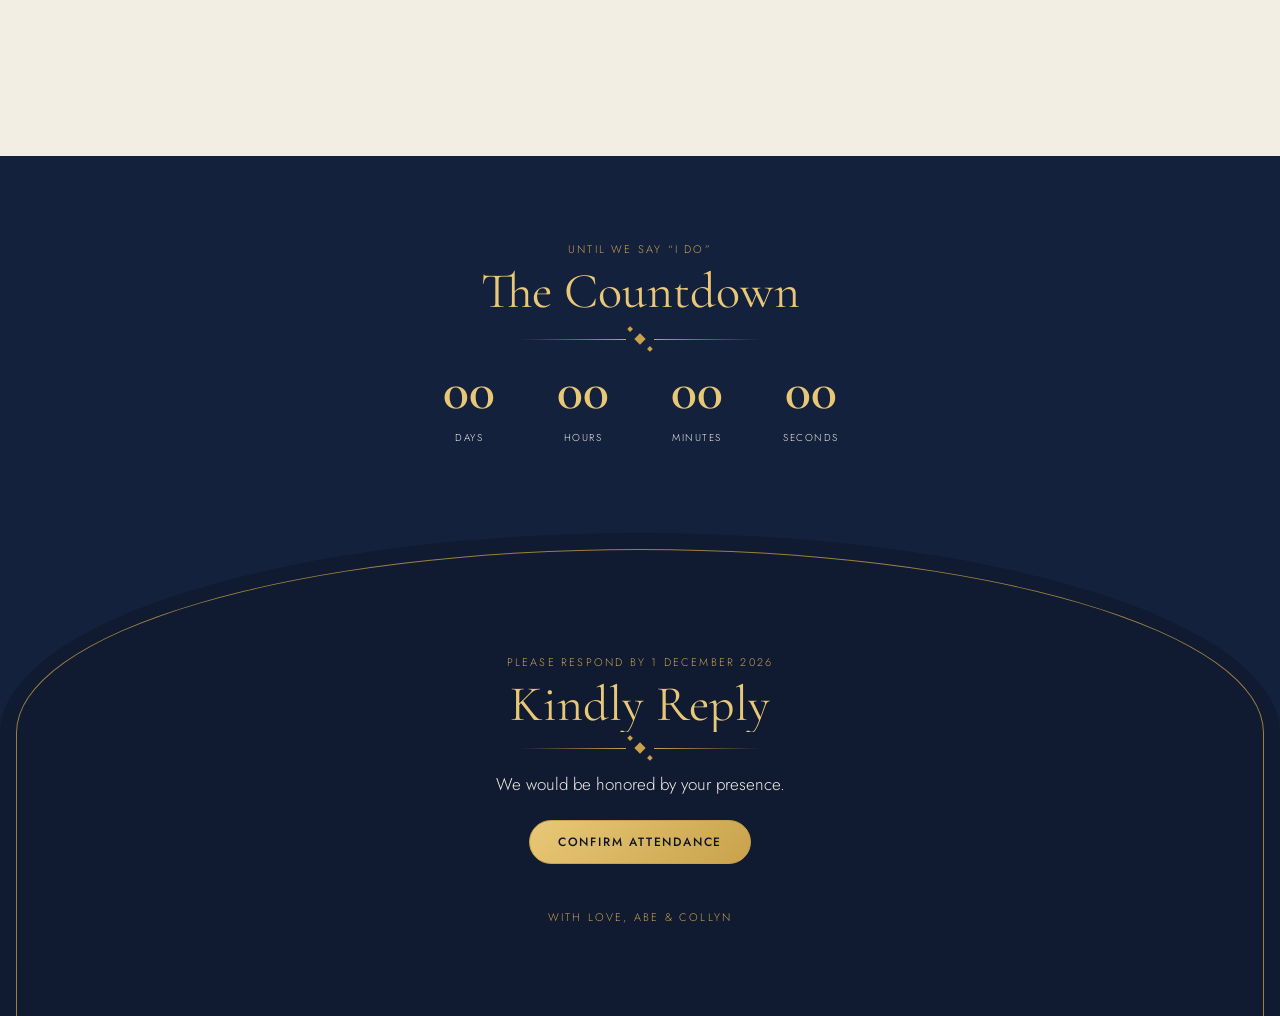
==== commit a8707332: "Update prenup photo section and video title in index.html; enhance styles in style.css" ====
--- a/one_twentyone_twenyseven/index.html
+++ b/one_twentyone_twenyseven/index.html
@@ -51,21 +51,8 @@
       <div class="join j1">
         <section class="s1b arch" id="story">
           <div class="in">
-            <div class="k">Our Story</div>
-            <h2 class="gt">Tap to explore</h2>
-            <div class="seg" role="group" aria-label="Gallery view">
-              <button id="m1" aria-pressed="true">Stack</button
-              ><button id="m2" aria-pressed="false">Grid</button>
-            </div>
-            <div class="rv rv-z"><div class="stack" id="stack"></div></div>
-            <div class="ctl" id="ctl">
-              <button id="pv" aria-label="Previous photo">‹</button>
-              <div class="dots" id="dots"></div>
-              <button id="nx" aria-label="Next photo">›</button>
-            </div>
-            <p class="k" style="margin-top: 18px" id="hint">
-              Tap a card’s top edge · swipe · tap to enlarge
-            </p>
+            <h2 class="gt big">Our Prenup Photos</h2>
+            <div class="gallery" id="stack"></div>
           </div>
         </section>
       </div>
@@ -74,7 +61,7 @@
       <section class="s1" id="video">
         <div class="in wide">
           <div class="k">A glimpse of us</div>
-          <h2 class="gt">Watch Our Story</h2>
+          <h2 class="gt">Watch Our Save the Date Video</h2>
           <div class="vid frame" id="vw">
             <video id="vd" muted loop playsinline preload="metadata"></video>
             <button class="vbtn" id="vb" aria-label="Pause video">
@@ -133,6 +120,9 @@
             </div>
           </div>
           <p id="da"></p>
+          <div class="roles" id="roles"></div>
+          <div class="k" style="margin-top: 28px">Other guests</div>
+          <p style="margin: 0 0 4px">All shades of blue</p>
           <div class="sw" id="sw"></div>
         </div>
       </section>
@@ -207,9 +197,6 @@
           >
         </div>
         <div class="err" id="e3"></div>
-        <label for="d">Meal preference or dietary needs (optional)</label
-        ><input id="d" /> <label for="s">Song request (optional)</label
-        ><input id="s" />
         <label for="m">A message for the couple (optional)</label
         ><textarea id="m" rows="2"></textarea>
         <div class="err" id="e4" role="alert"></div>
--- a/one_twentyone_twenyseven/style.css
+++ b/one_twentyone_twenyseven/style.css
@@ -1,5 +1,5 @@
 /* =========================================================
-   THEMES  –  dark: Navy & Gold  |  light: Cream & White (green accent only)
+   THEMES  –  dark: Navy & Gold  |  light: Cream, White & Gold (no green)
    ========================================================= */
 :root {
   --bg: #0b1426;
@@ -41,23 +41,23 @@
   --p1: #fffdf8;
   --p1b: #faf5e8;
   --p2: #f1eada;
-  --i1: #2f3b33;
-  --i2: #2f3b33;
-  --ac: #a8c3a0;
-  --t1: #476343;
+  --i1: #14213d;
+  --i2: #14213d;
+  --ac: #c9a24b;
+  --t1: #8a6a1f;
   --t2: #8a6a1f;
-  --soft: #6f8f68;
-  --btn: #2f3b33;
-  --sel: rgba(168, 195, 160, 0.35);
-  --h1a: #2f3b33;
-  --h1b: #5e7e58;
-  --h2a: #2f3b33;
-  --h2b: #476343;
+  --soft: #5b6b8c;
+  --btn: #14213d;
+  --sel: rgba(201, 162, 75, 0.25);
+  --h1a: #14213d;
+  --h1b: #8a6a1f;
+  --h2a: #14213d;
+  --h2b: #8a6a1f;
   --dk: #fffdf8;
   --phA: #f1eada;
-  --phB: #d3dfcc;
-  --phT: #2f3b33;
-  --mapbg: #e6eddf;
+  --phB: #e3d5b8;
+  --phT: #14213d;
+  --mapbg: #eadfc8;
   --gold: #c9a24b;
   --gold2: #e3c46f;
   --kt: #8a6a1f;
@@ -425,120 +425,55 @@
   border-bottom: 2px solid var(--ac);
 }
 
-/* gallery */
-.seg {
-  display: inline-flex;
-  border: 1px solid var(--ac);
-  border-radius: 999px;
-  overflow: hidden;
-  margin: 6px 0 26px;
-}
-.seg button {
-  border: 0;
-  background: none;
-  color: var(--t1);
-  padding: 11px 24px;
-  font: 500 12px var(--sans);
-  letter-spacing: 0.15em;
-  text-transform: uppercase;
-  min-height: 44px;
-}
-.seg button[aria-pressed="true"] {
-  background: linear-gradient(135deg, var(--gold2), var(--gold));
-  color: #0b1426;
-}
-.seg {
-  border-color: var(--gold);
-}
-.stack {
-  position: relative;
-  height: calc(var(--cw) * 1.2 + var(--n, 6) * 26px + 10px);
-  transition: opacity 0.25s;
-  touch-action: pan-y;
+/* prenup photos: grid only; flex-wrap + centered rows = an odd last photo sits in the middle */
+#story h2.big {
+  font-size: clamp(46px, 11vw, 78px);
+  line-height: 1.05;
+  margin-bottom: 8px;
+}
+.gallery {
+  display: flex;
+  flex-wrap: wrap;
+  justify-content: center;
+  gap: 14px;
+  margin-top: 22px;
 }
 .card {
-  position: absolute;
-  left: 50%;
-  bottom: 0;
-  width: var(--cw);
-  height: calc(var(--cw) * 1.2);
-  margin-left: calc(var(--cw) / -2);
+  flex: 0 0 calc(50% - 7px);
+  aspect-ratio: 1 / 1.1;
   border: 2px solid var(--gold);
   overflow: hidden;
   cursor: pointer;
-  transition:
-    transform 0.5s,
-    box-shadow 0.4s;
   background: #222;
 }
 .card img {
   width: 100%;
   height: 100%;
   object-fit: cover;
-  pointer-events: none;
-}
-.card.front {
-  box-shadow: 0 0 28px var(--gold);
-}
-.stack.grid {
-  height: auto;
-  display: grid;
-  grid-template-columns: repeat(2, 1fr);
-  gap: 14px;
-}
-.stack.grid .card {
-  position: relative;
-  left: auto;
-  bottom: auto;
-  margin: 0;
-  width: 100%;
-  height: auto;
-  aspect-ratio: 1/1.1;
-  transform: none !important;
-}
-.grid .card:nth-child(4n + 1),
-.grid .card:nth-child(4n) {
+  display: block;
+  transition: transform 0.6s;
+}
+.card:hover img,
+.card:focus-visible img {
+  transform: scale(1.06);
+}
+.card:nth-child(4n + 1),
+.card:nth-child(4n) {
   border-radius: 999px 999px 0 0;
 }
-.grid .card:nth-child(4n + 2),
-.grid .card:nth-child(4n + 3) {
+.card:nth-child(4n + 2),
+.card:nth-child(4n + 3) {
   border-radius: 50%;
 }
-.ctl {
-  display: flex;
-  justify-content: center;
-  align-items: center;
-  gap: 14px;
+
+/* places */
+.vphoto {
+  aspect-ratio: 4 / 3;
+  margin-top: 22px;
+}
+.map {
+  height: clamp(130px, 30vw, 190px);
   margin-top: 20px;
-}
-.ctl button {
-  width: 44px;
-  height: 44px;
-  border-radius: 50%;
-  border: 1px solid var(--ac);
-  background: none;
-  color: var(--t1);
-  font-size: 20px;
-}
-.dots {
-  display: flex;
-  gap: 7px;
-}
-.dots i {
-  width: 8px;
-  height: 4px;
-  background: var(--soft);
-  transition: 0.3s;
-}
-.dots i.on {
-  width: 22px;
-  background: var(--ac);
-}
-
-/* places */
-.map {
-  height: clamp(220px, 46vw, 320px);
-  margin-top: 26px;
   border: 2px solid var(--gold);
 }
 .map iframe {
@@ -564,16 +499,53 @@
   border-bottom: 1px solid var(--ac);
 }
 .tm {
-  font: 400 clamp(28px, 5vw, 34px)/1.2 var(--serif);
+  font: 400 clamp(24px, 5vw, 32px)/1.2 var(--serif);
   color: var(--t2);
-  width: clamp(80px, 16vw, 100px);
+  width: clamp(104px, 26vw, 140px);
   flex: none;
+  white-space: nowrap;
+}
+.tm small {
+  display: block;
+  font: 500 11px var(--sans);
+  letter-spacing: 0.16em;
+  text-transform: uppercase;
+  margin-top: 2px;
 }
 .row b {
   font-weight: 500;
 }
 
 /* dress code */
+.roles {
+  display: grid;
+  grid-template-columns: repeat(auto-fit, minmax(76px, 1fr));
+  gap: 18px 10px;
+  margin: 26px 0 4px;
+}
+.rc {
+  display: flex;
+  flex-direction: column;
+  align-items: center;
+  gap: 4px;
+}
+.rc i {
+  width: clamp(54px, 13vw, 68px);
+  height: clamp(54px, 13vw, 68px);
+  border-radius: 50%;
+  border: 2px solid var(--gold);
+  box-shadow: 0 6px 16px rgba(0, 0, 0, 0.2);
+  margin-bottom: 6px;
+}
+.rc b {
+  font: 500 11px var(--sans);
+  letter-spacing: 0.14em;
+  text-transform: uppercase;
+  color: var(--t1);
+}
+.rc span {
+  font-size: 13px;
+}
 .sw {
   display: flex;
   justify-content: center;
@@ -912,6 +884,17 @@
   border: 2px solid var(--ac);
   overflow: hidden;
 }
+/* photo viewer: portrait frame (3:4) instead of a square-ish one */
+#lb {
+  width: fit-content;
+  max-width: 92vw;
+}
+#lb .lbc {
+  height: auto;
+  aspect-ratio: 3 / 4;
+  width: min(340px, calc((92vh - 170px) * 0.75), calc(92vw - 56px));
+  width: min(340px, calc((92dvh - 170px) * 0.75), calc(92vw - 56px));
+}
 .lbc img {
   width: 100%;
   height: 100%;
@@ -1024,8 +1007,8 @@
    RESPONSIVE
    ========================================================= */
 @media (min-width: 640px) {
-  .stack.grid {
-    grid-template-columns: repeat(3, 1fr);
+  .card {
+    flex-basis: calc(33.333% - 10px);
   }
 }
 @media (min-width: 1100px) {
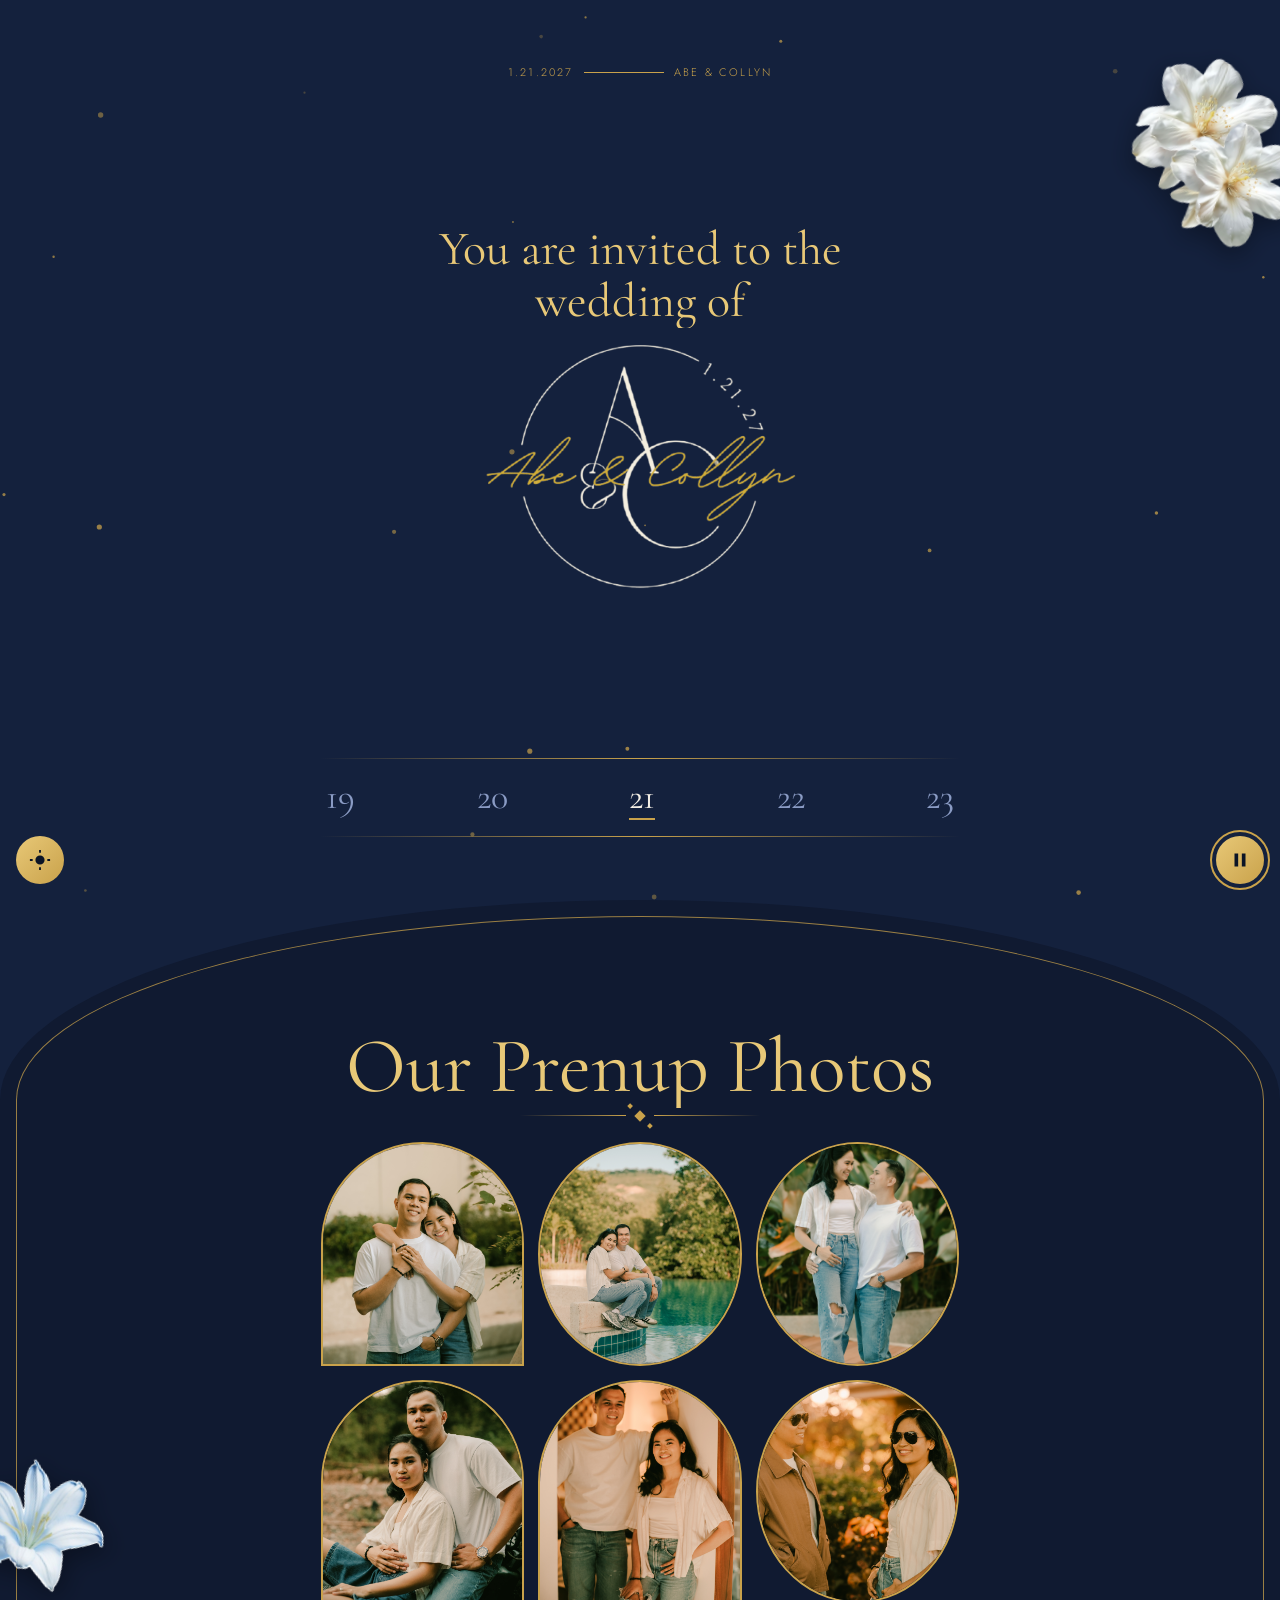
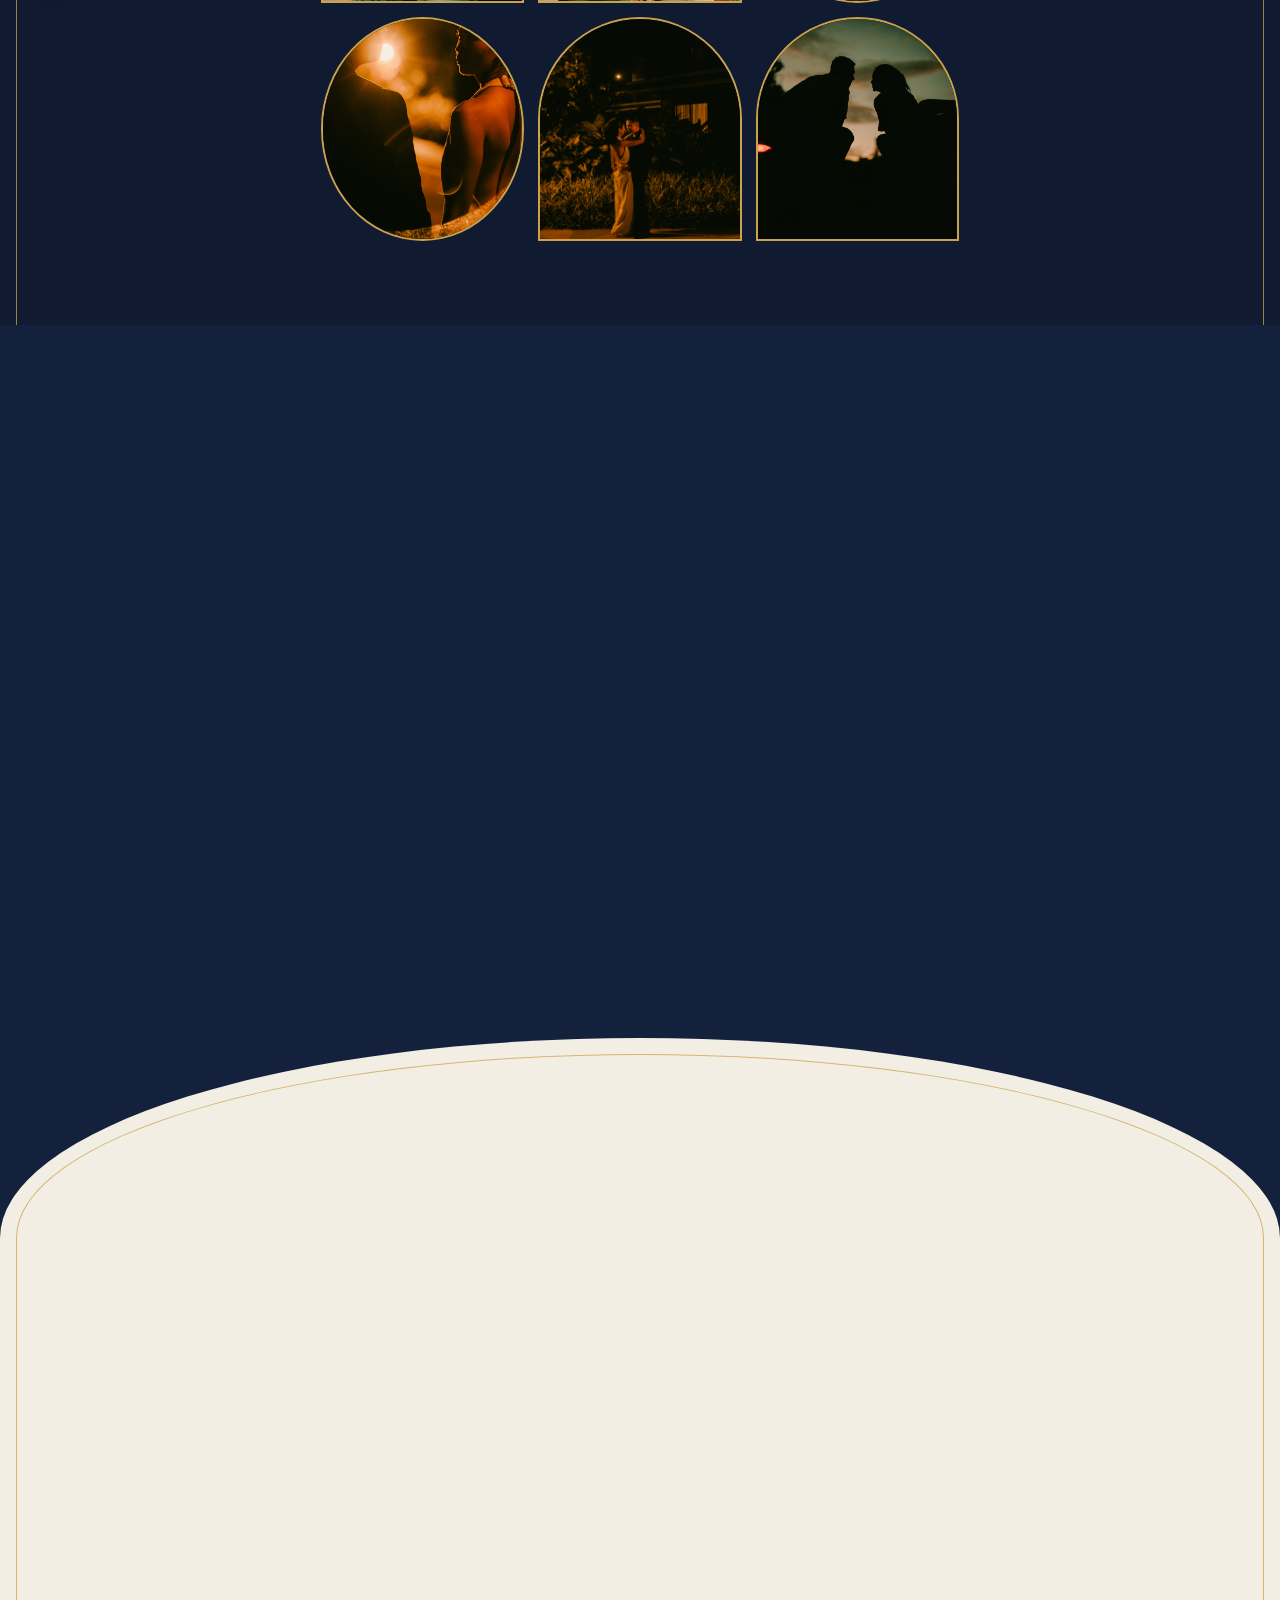
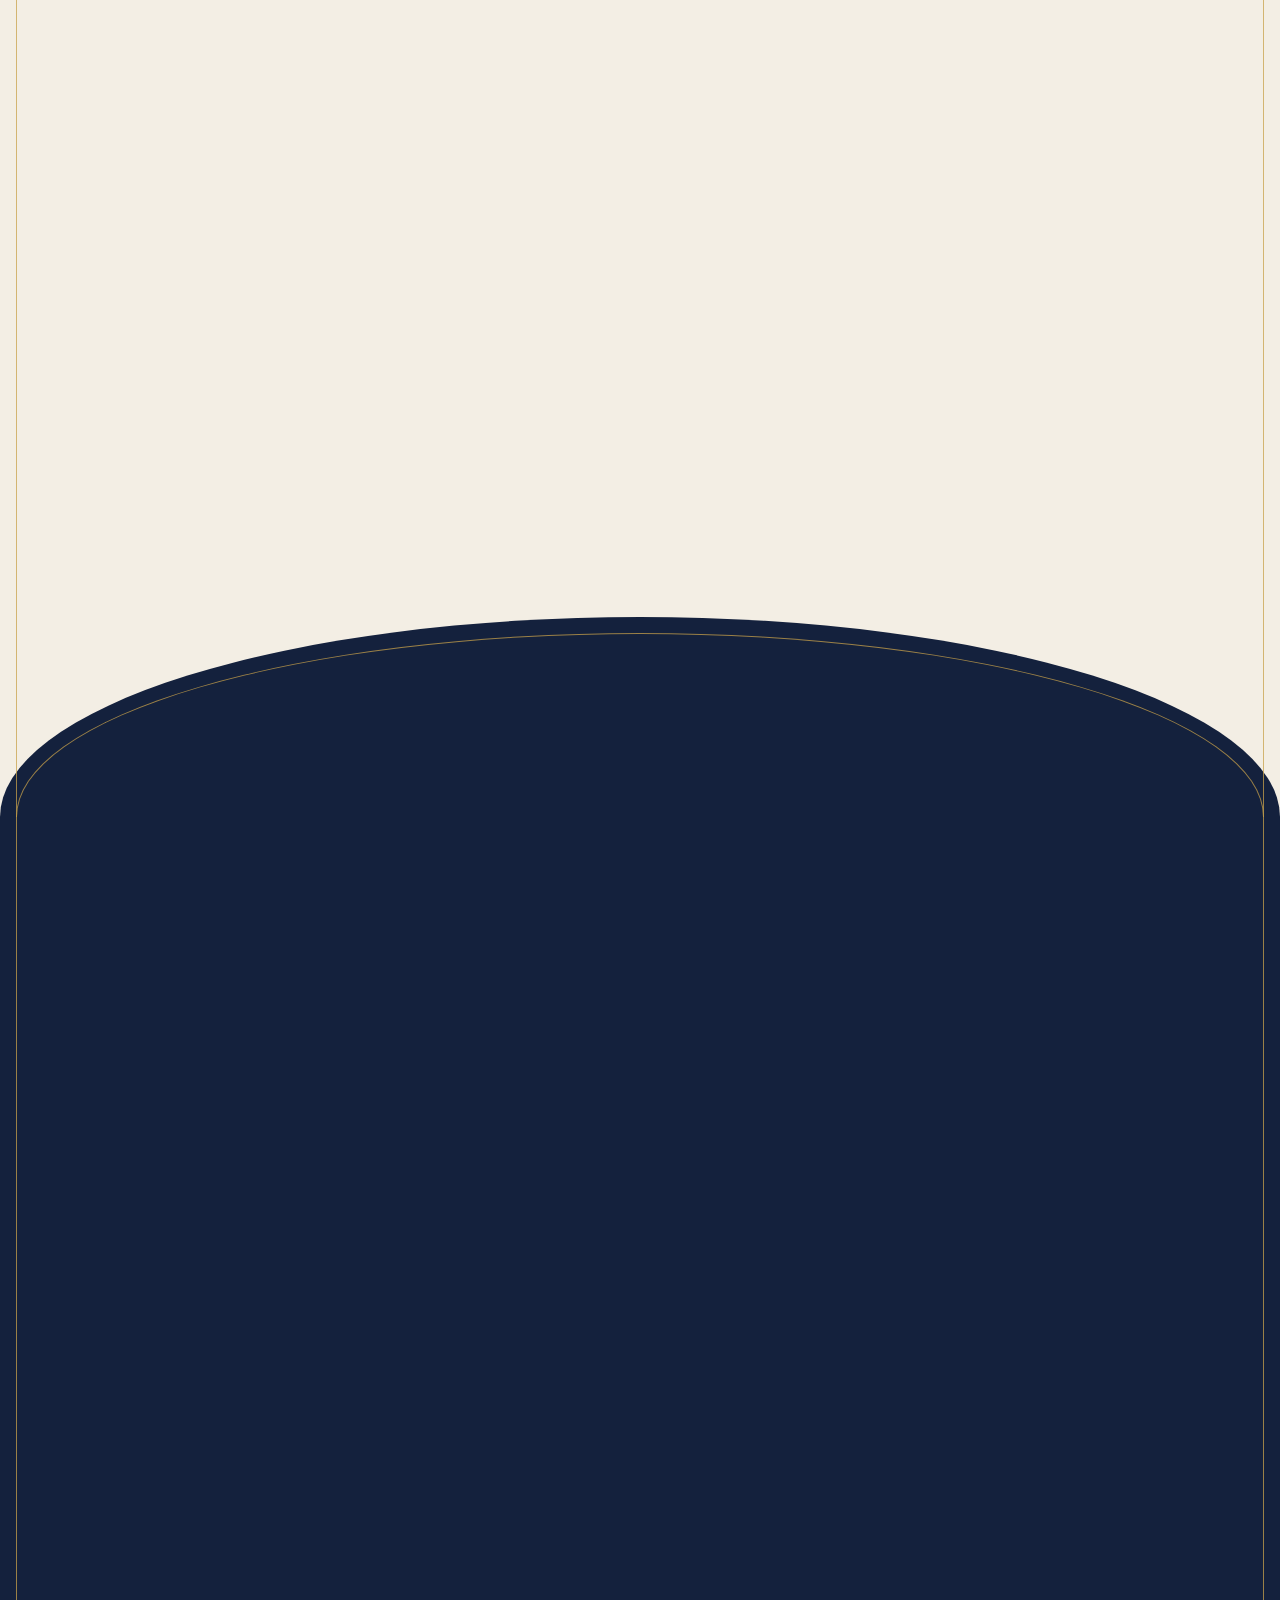
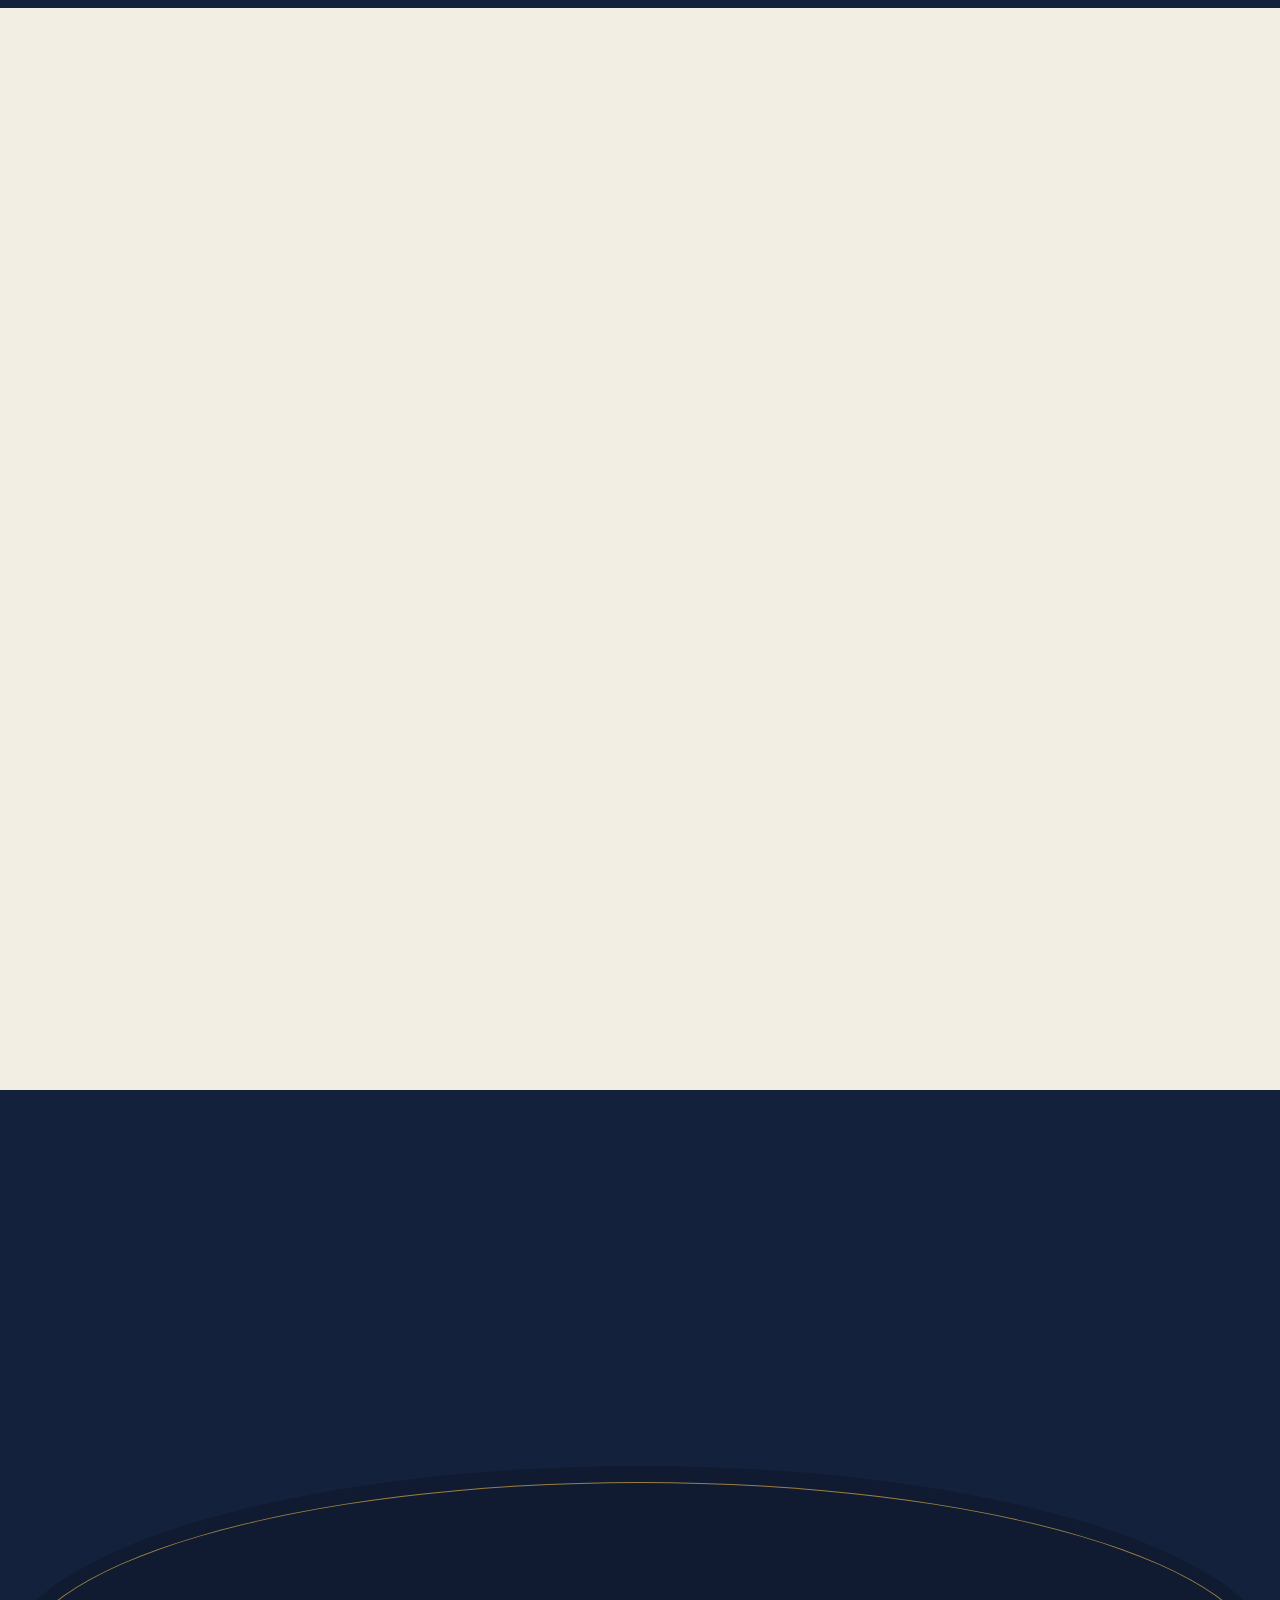
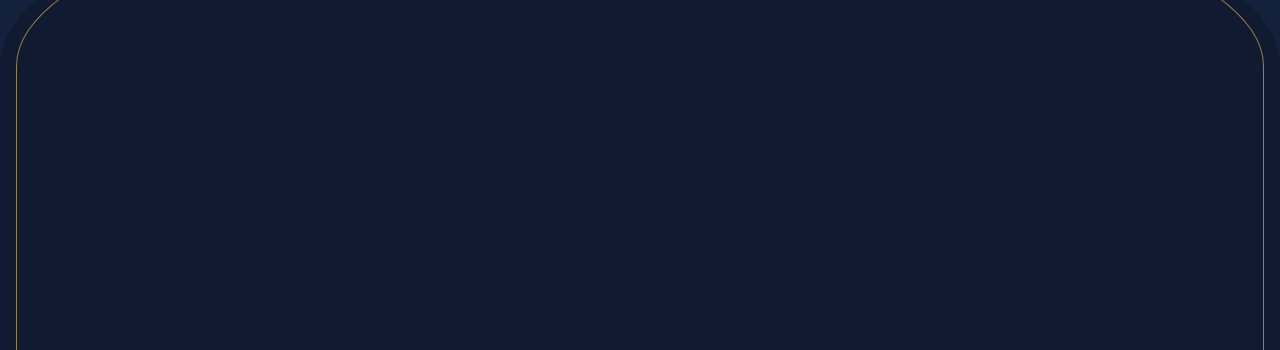
==== commit 0313e9e4: "Update guest label to uppercase for consistency in index.html" ====
--- a/one_twentyone_twenyseven/index.html
+++ b/one_twentyone_twenyseven/index.html
@@ -121,7 +121,7 @@
           </div>
           <p id="da"></p>
           <div class="roles" id="roles"></div>
-          <div class="k" style="margin-top: 28px">Other guests</div>
+          <div class="k" style="margin-top: 28px">GUESTS</div>
           <p style="margin: 0 0 4px">All shades of blue</p>
           <div class="sw" id="sw"></div>
         </div>
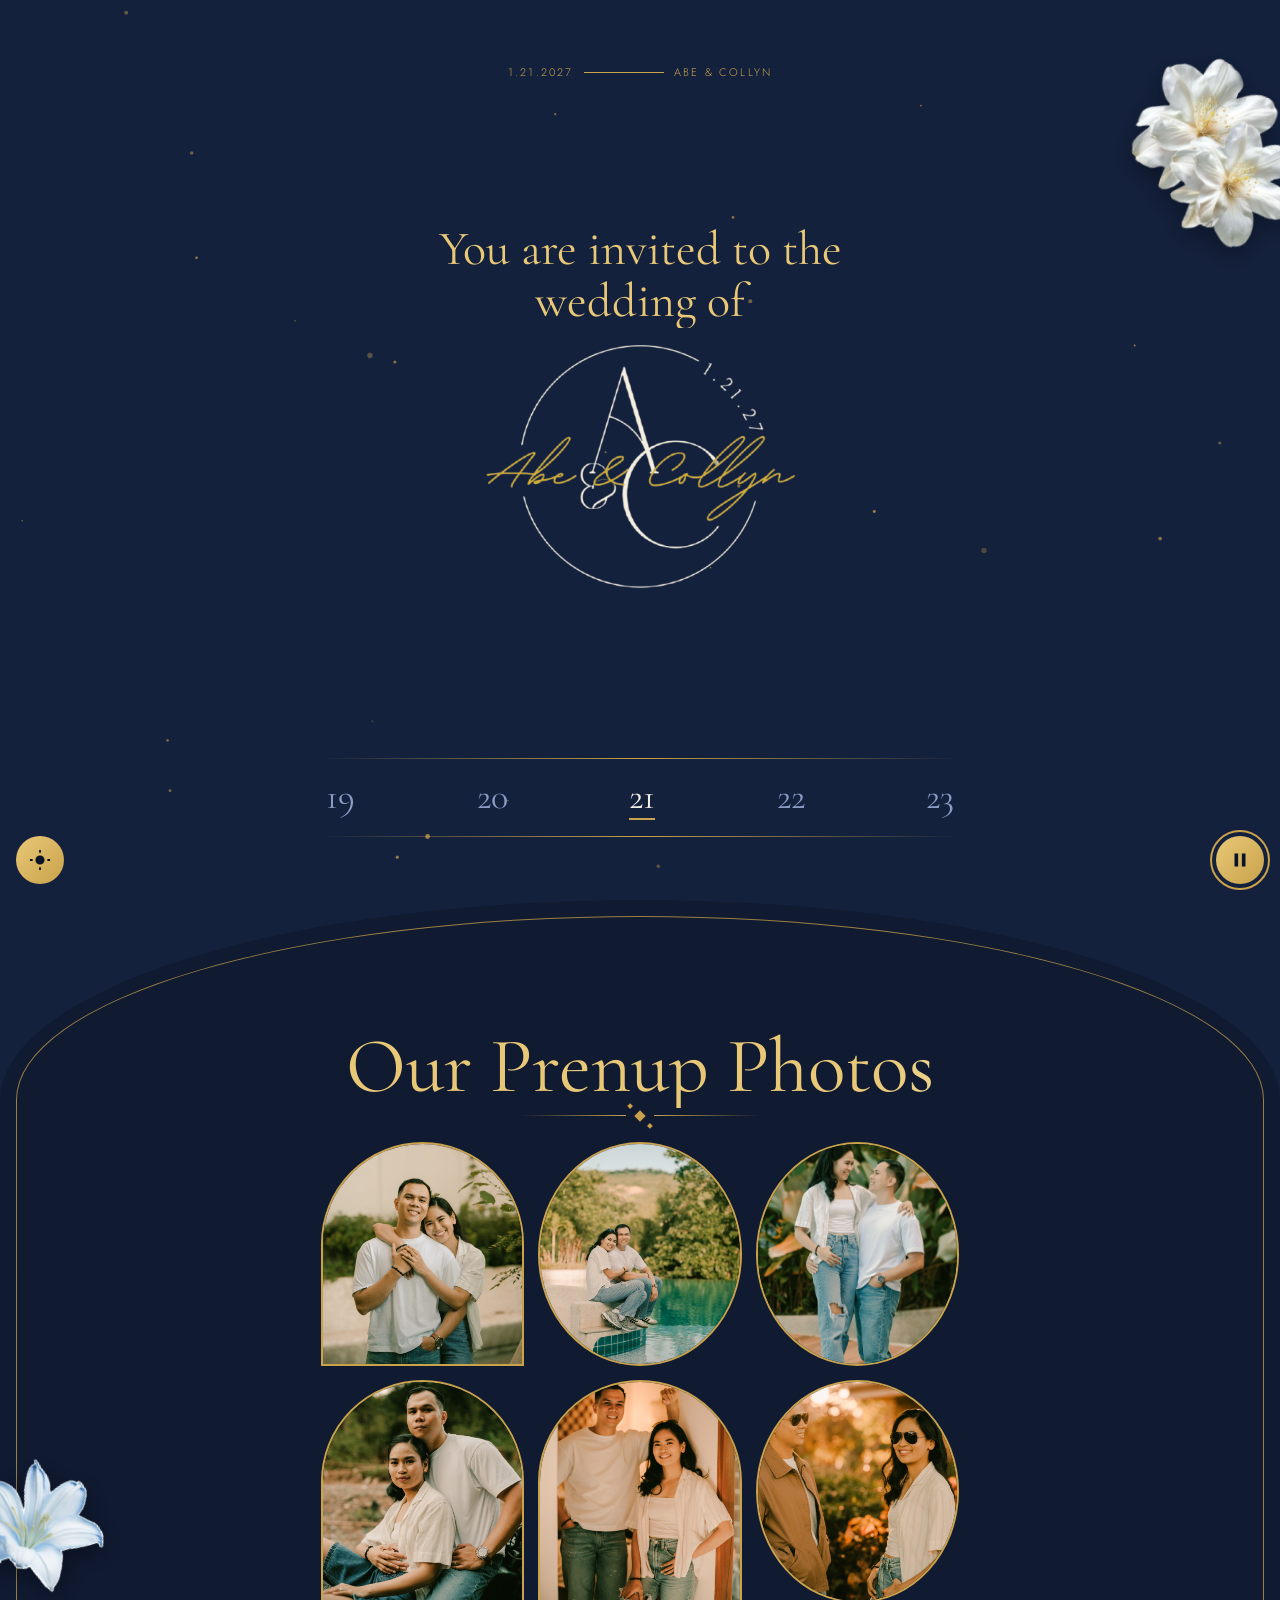
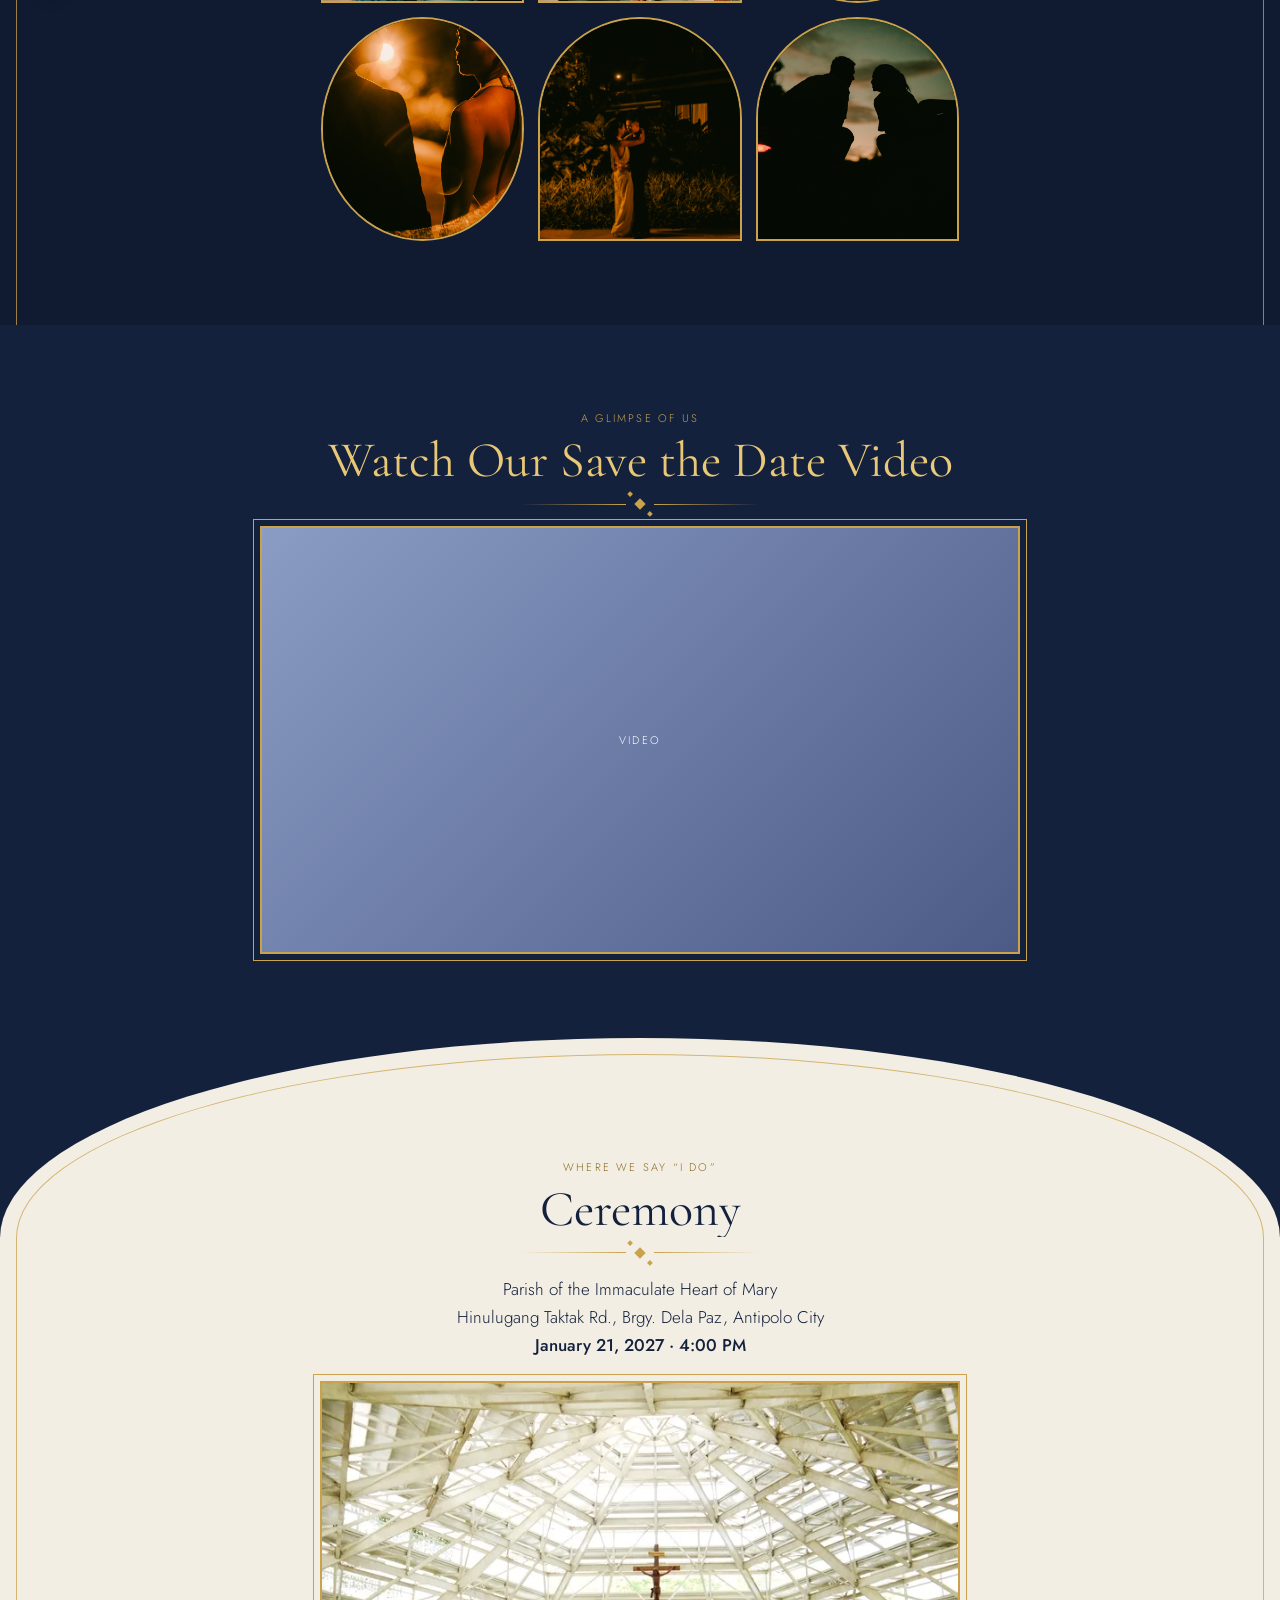
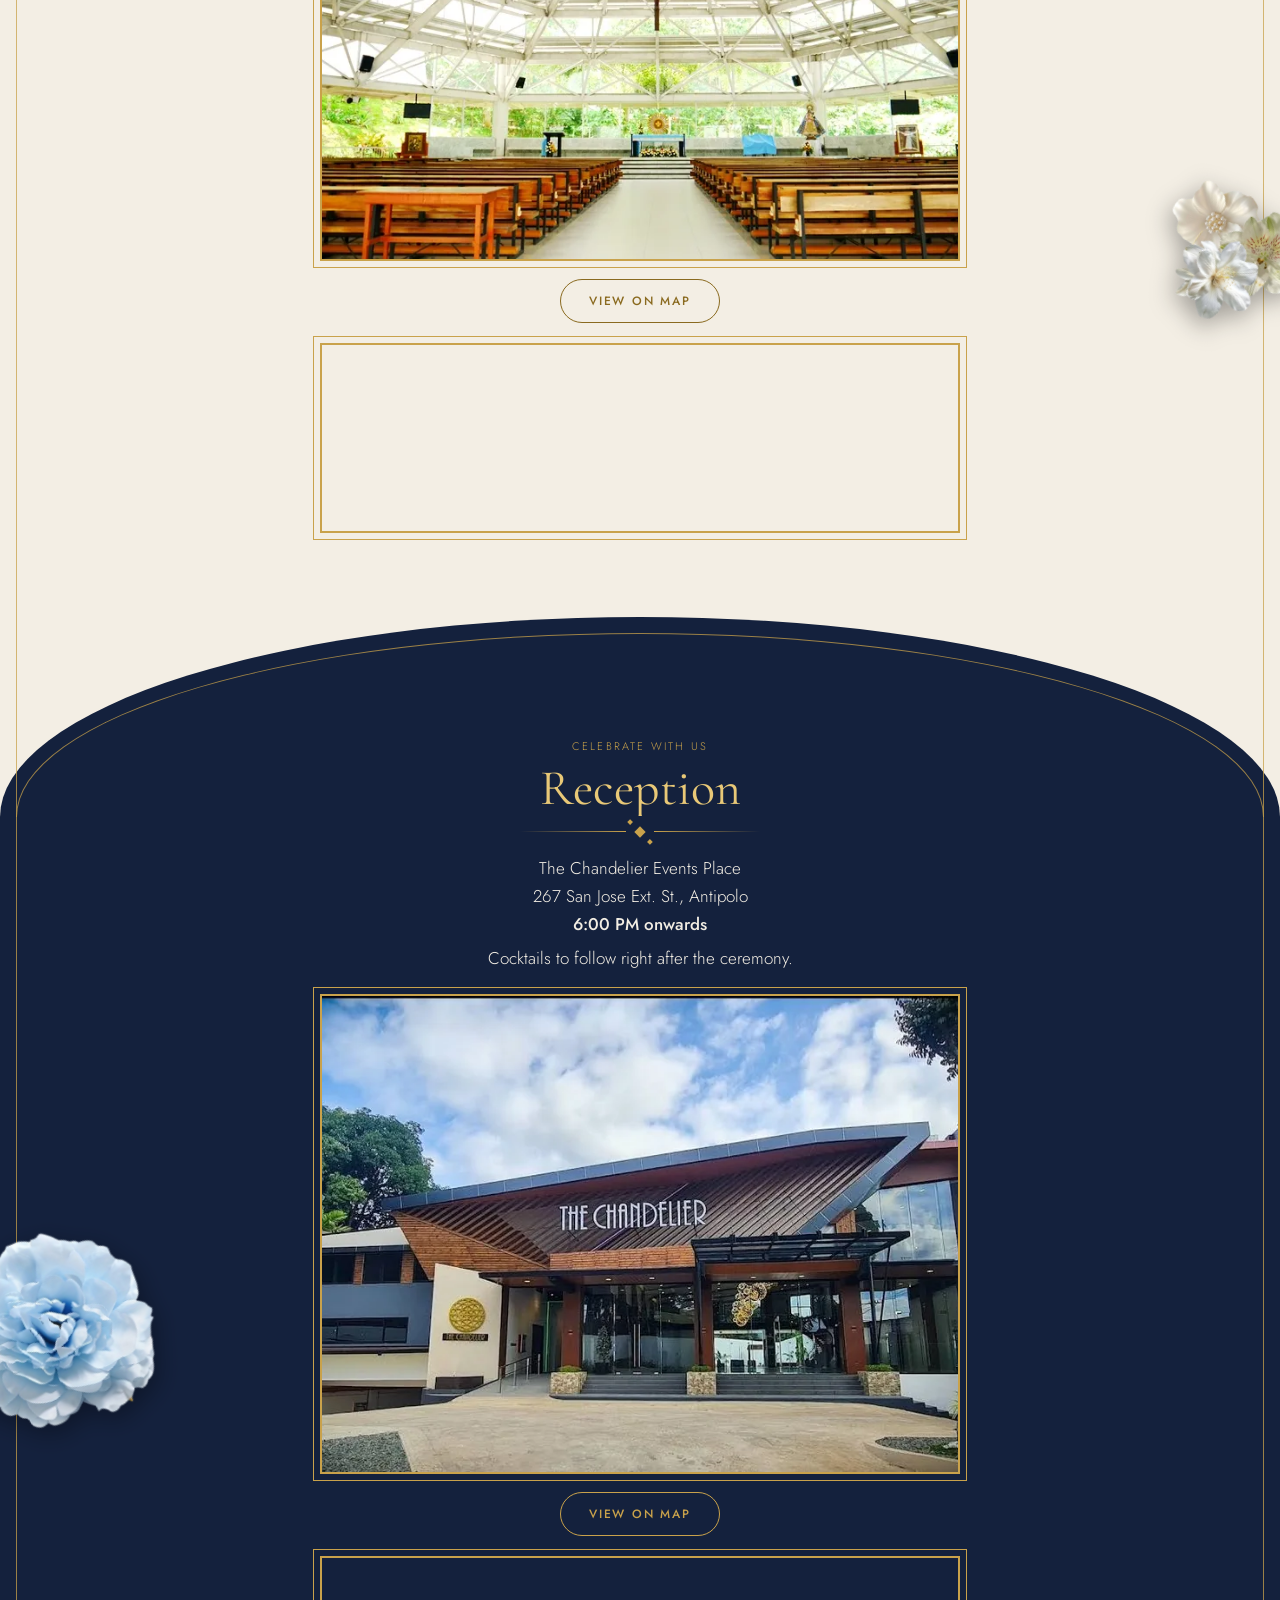
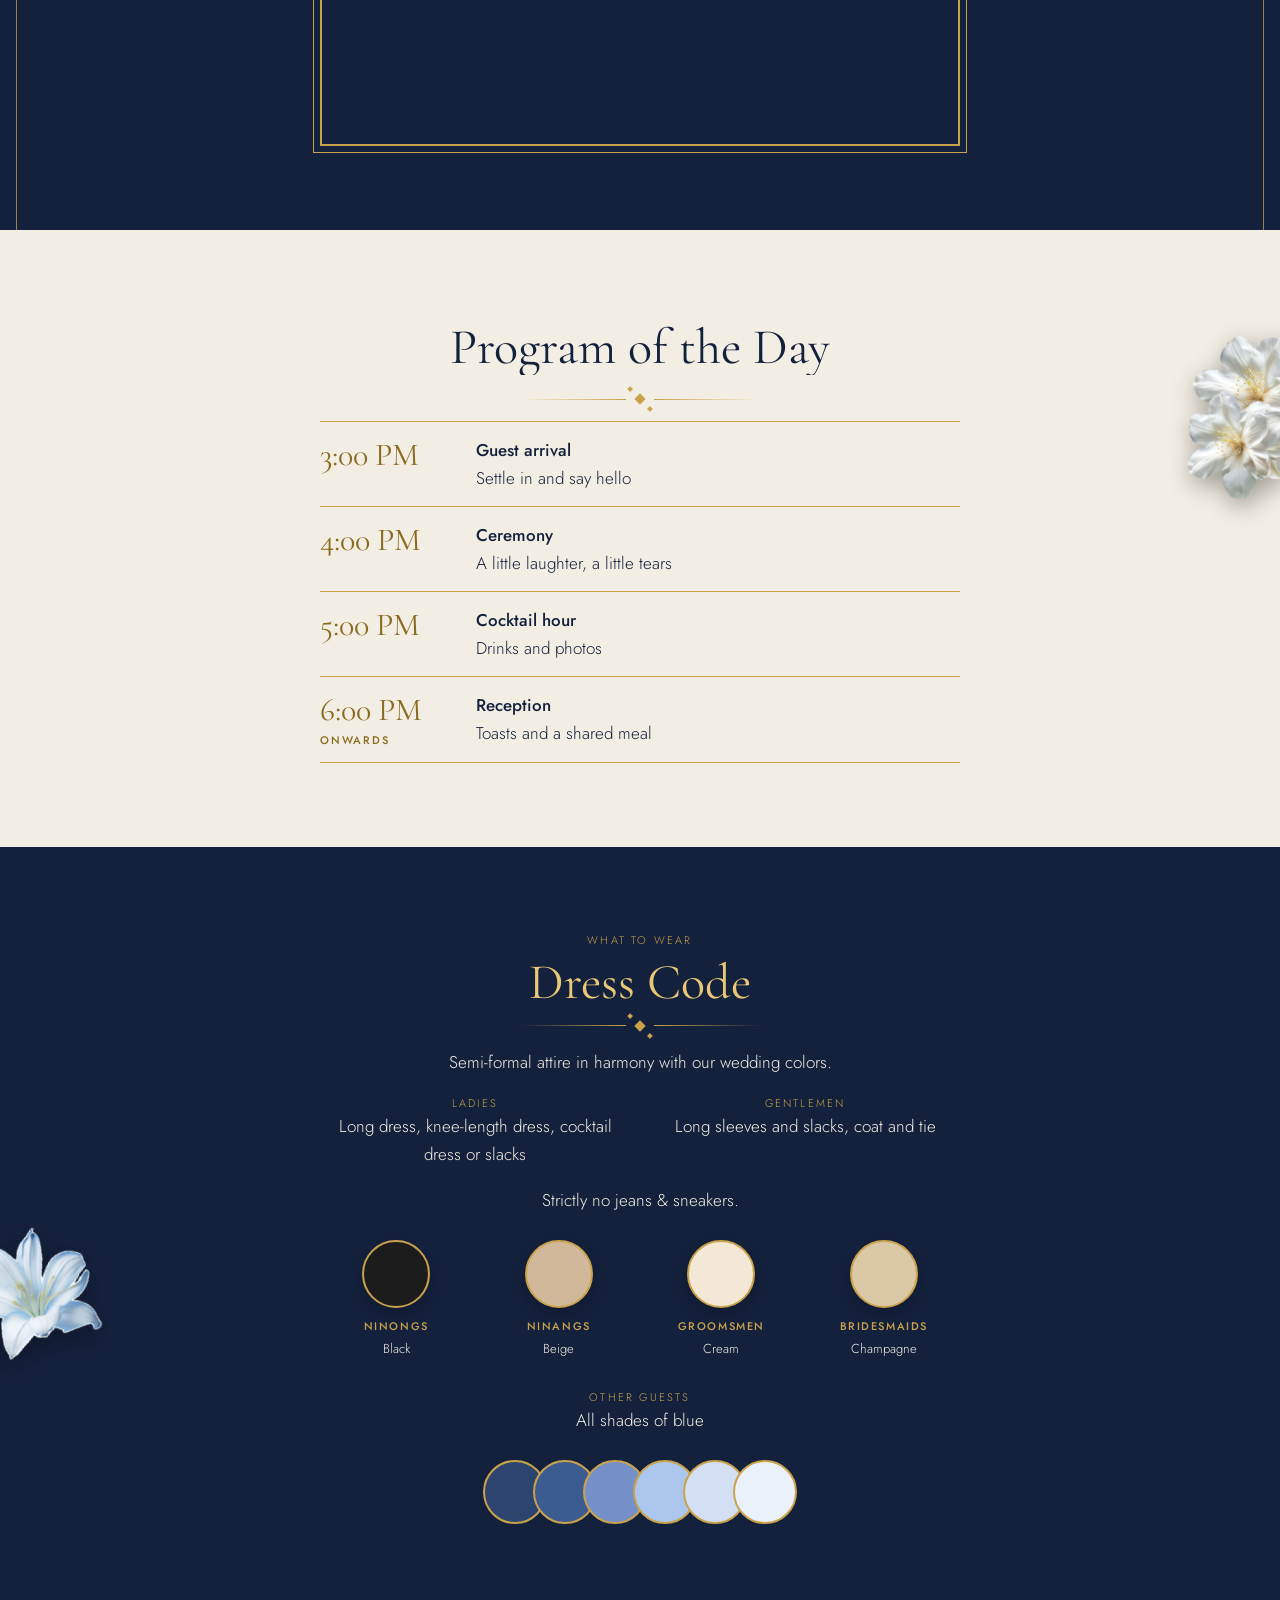
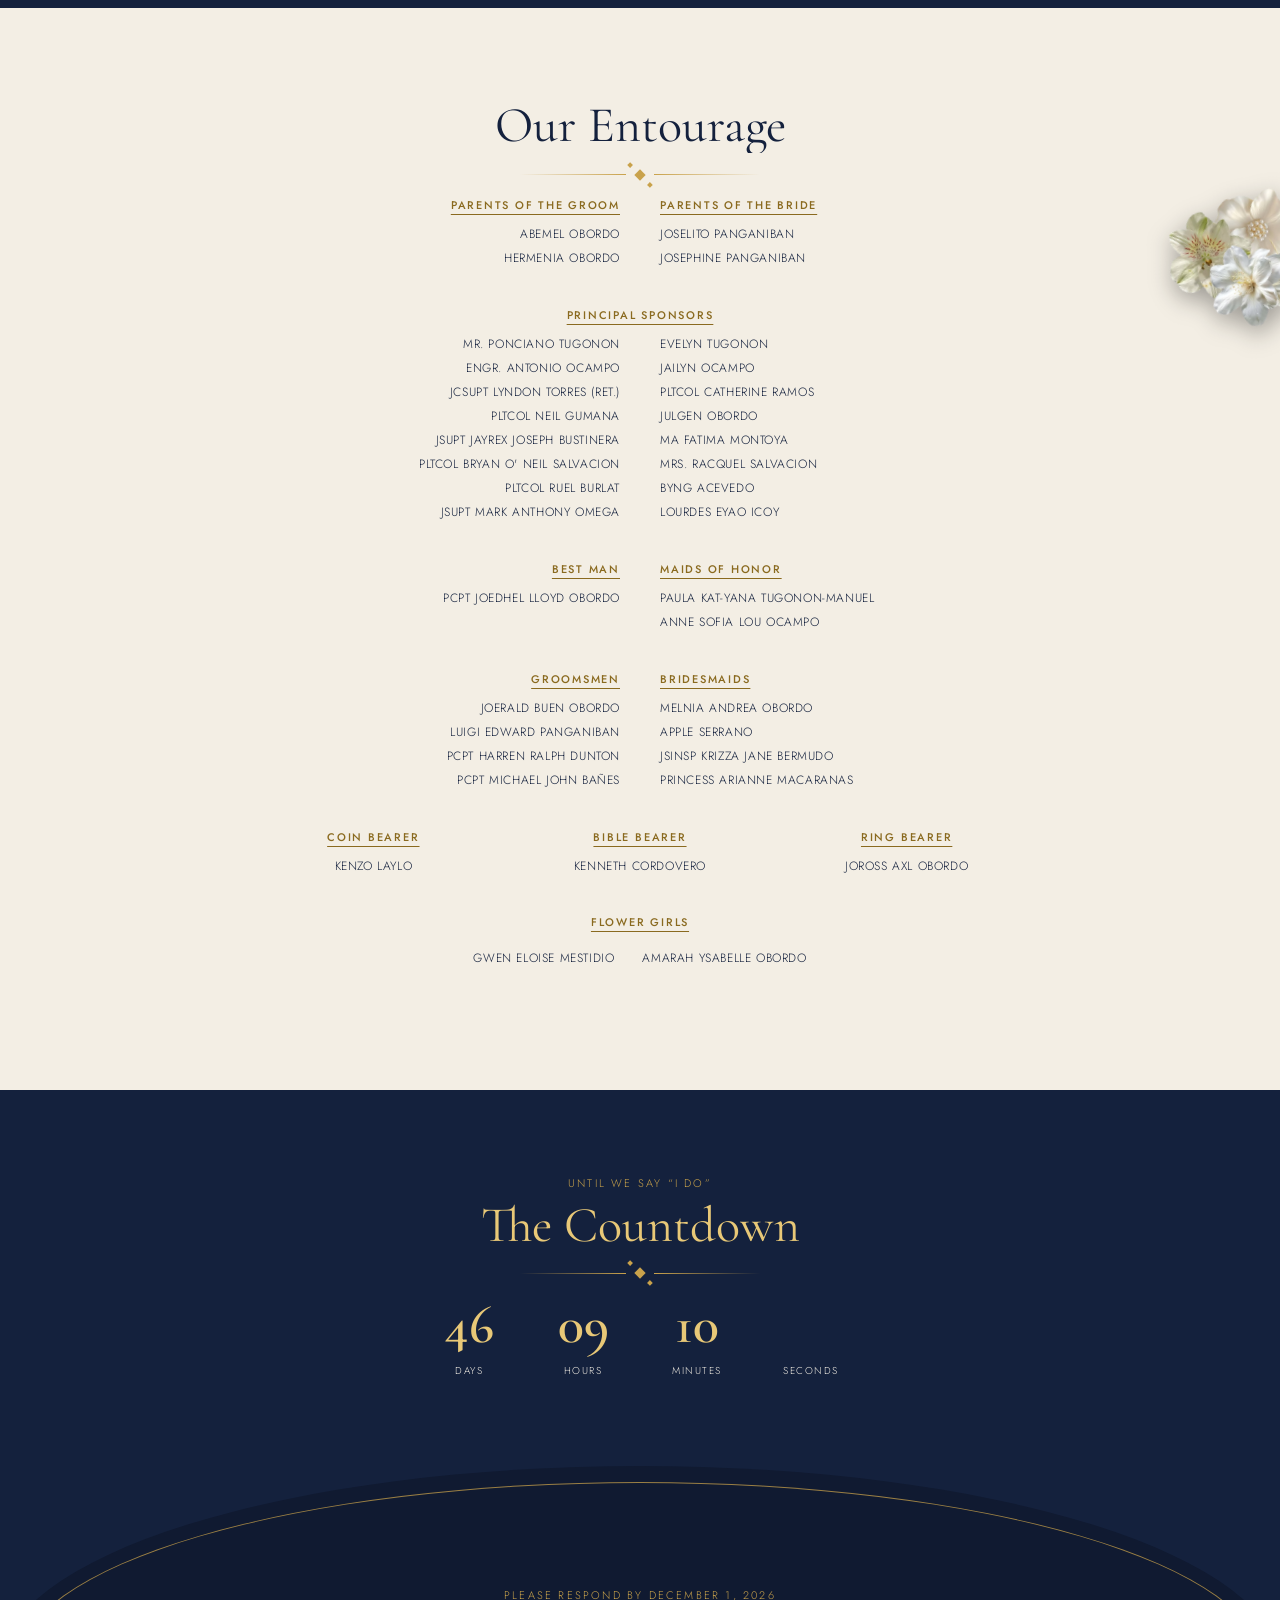
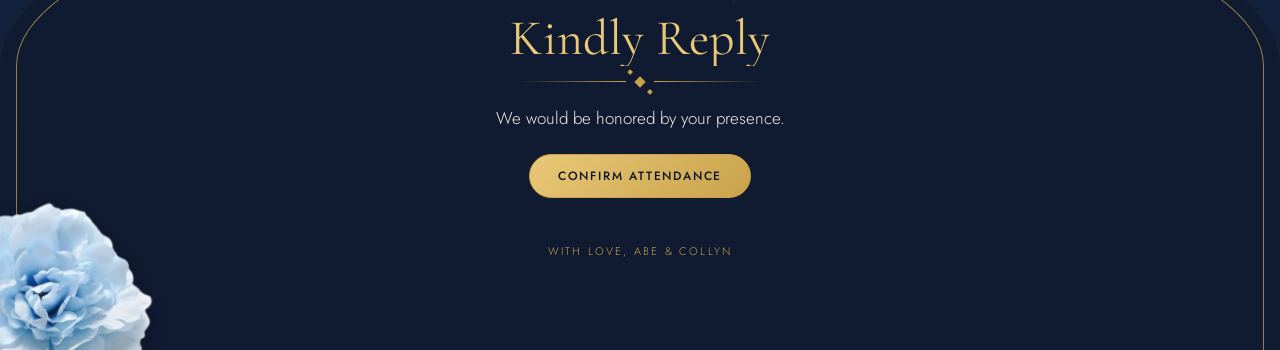
==== commit a42b44e2: "Update index.html" ====
--- a/one_twentyone_twenyseven/index.html
+++ b/one_twentyone_twenyseven/index.html
@@ -121,7 +121,7 @@
           </div>
           <p id="da"></p>
           <div class="roles" id="roles"></div>
-          <div class="k" style="margin-top: 28px">GUESTS</div>
+          <div class="k" style="margin-top: 28px">Other guests</div>
           <p style="margin: 0 0 4px">All shades of blue</p>
           <div class="sw" id="sw"></div>
         </div>
@@ -199,6 +199,7 @@
         <div class="err" id="e3"></div>
         <label for="m">A message for the couple (optional)</label
         ><textarea id="m" rows="2"></textarea>
+        <p class="gift" id="gift"></p>
         <div class="err" id="e4" role="alert"></div>
         <div class="two">
           <button
@@ -223,6 +224,7 @@
         <p id="typ">
           Your reply has been received. We can’t wait to celebrate with you.
         </p>
+        <p class="gift" id="gift2"></p>
         <button class="btn f" id="x2" style="margin-top: 14px">Close</button>
       </div>
     </dialog>
@@ -247,4 +249,4 @@
 
     <script src="script.js"></script>
   </body>
-</html>
+</html>
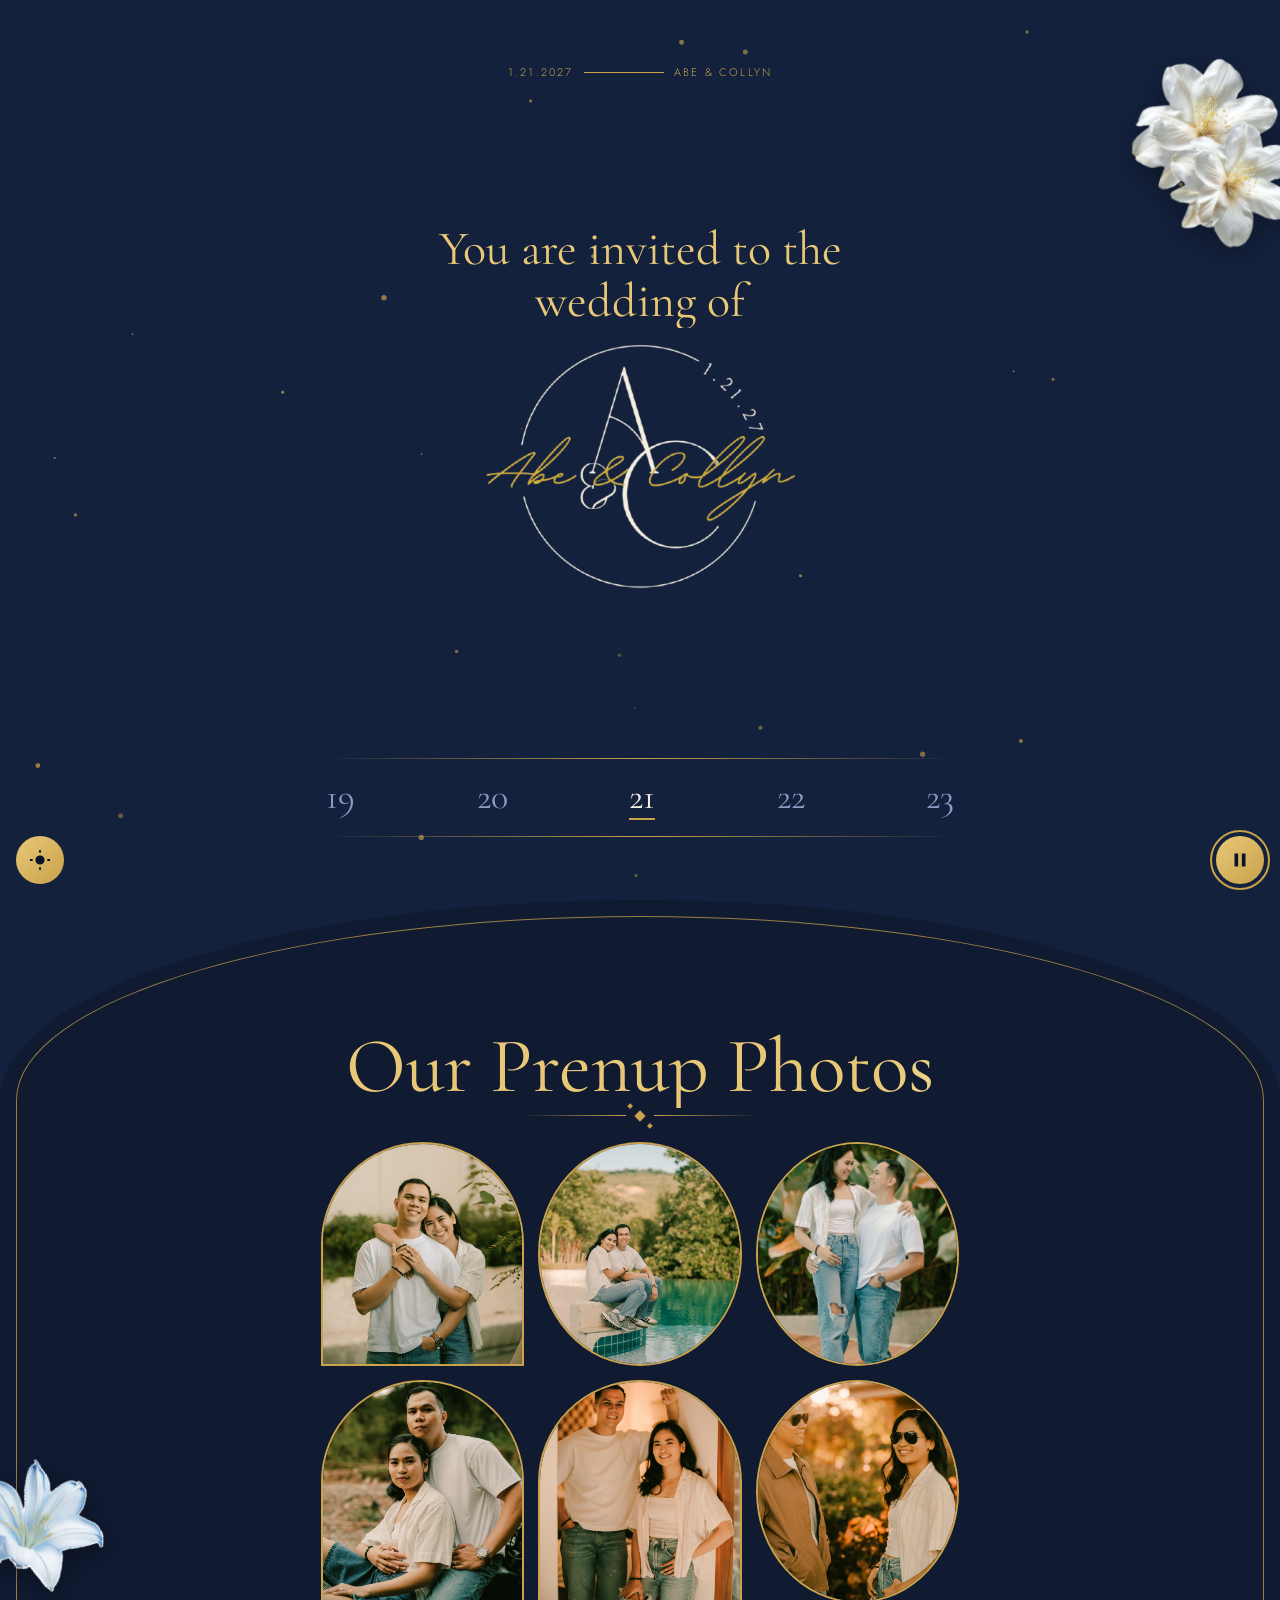
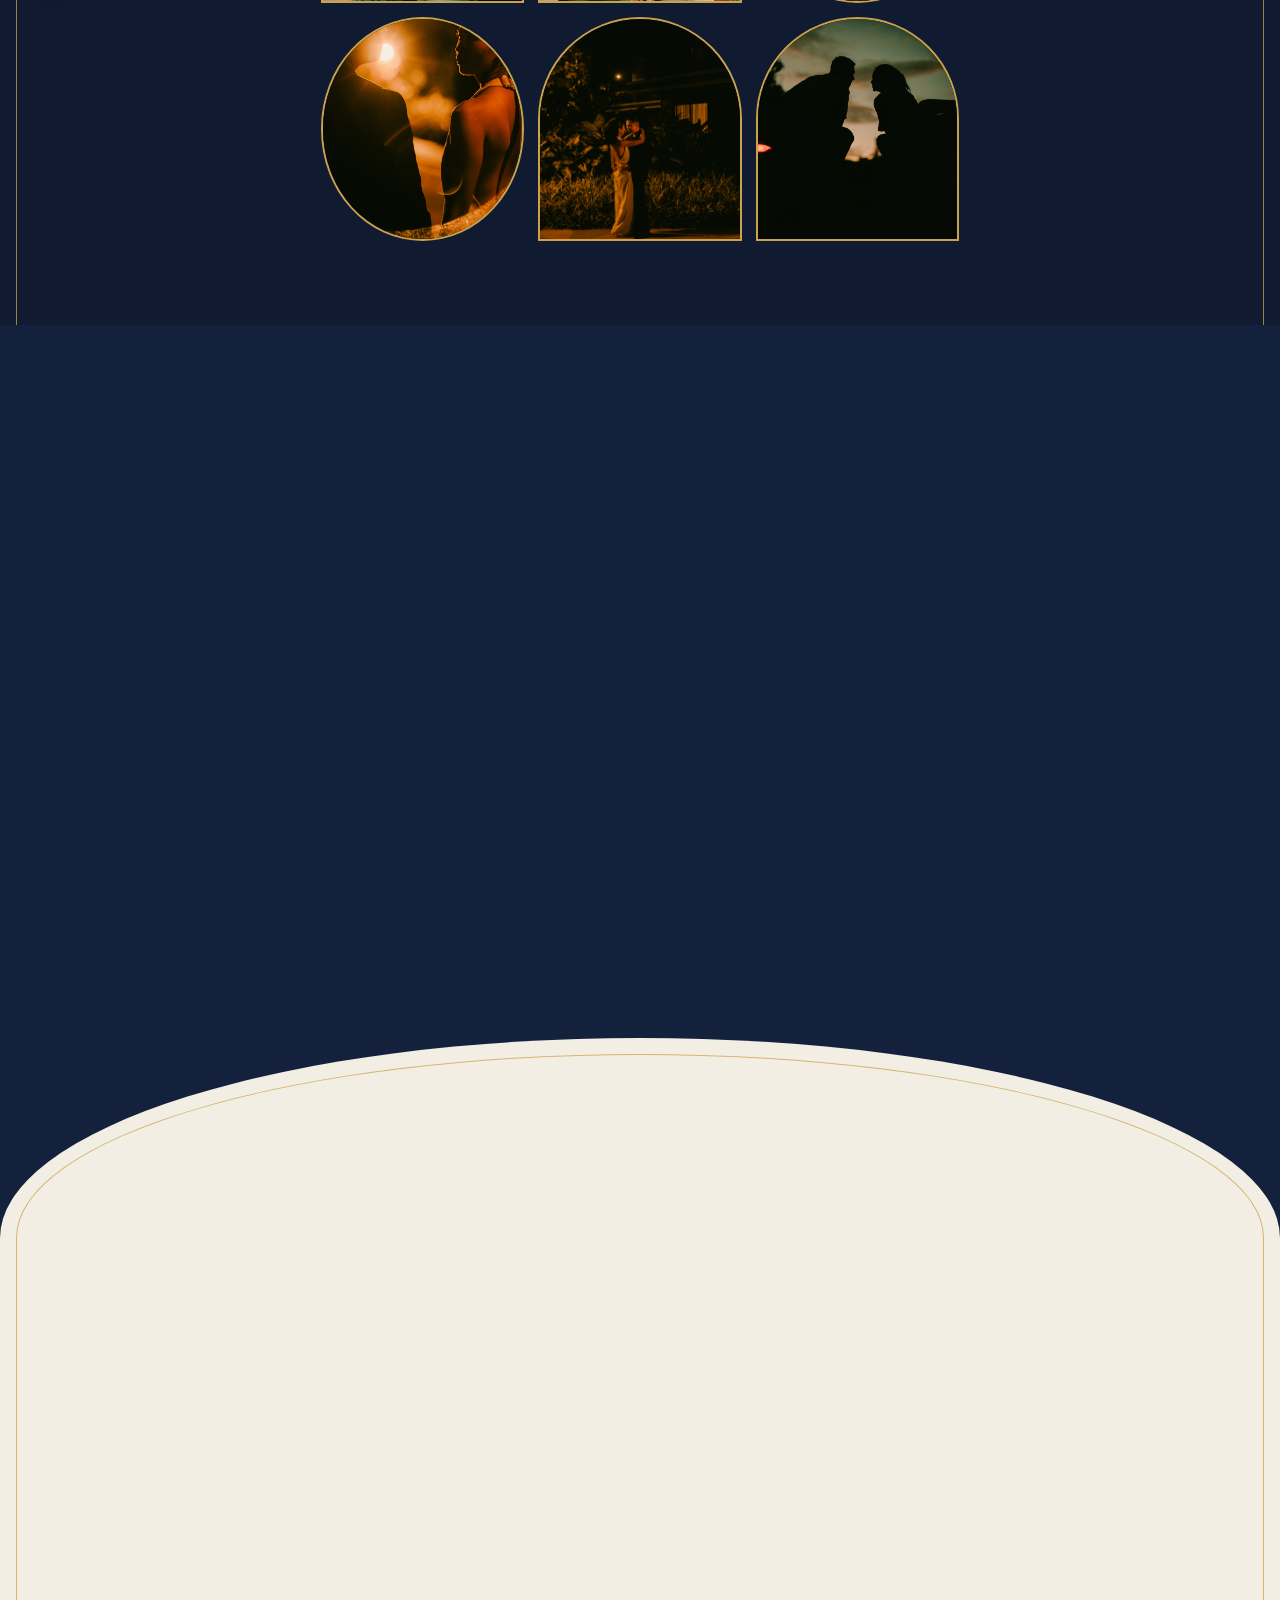
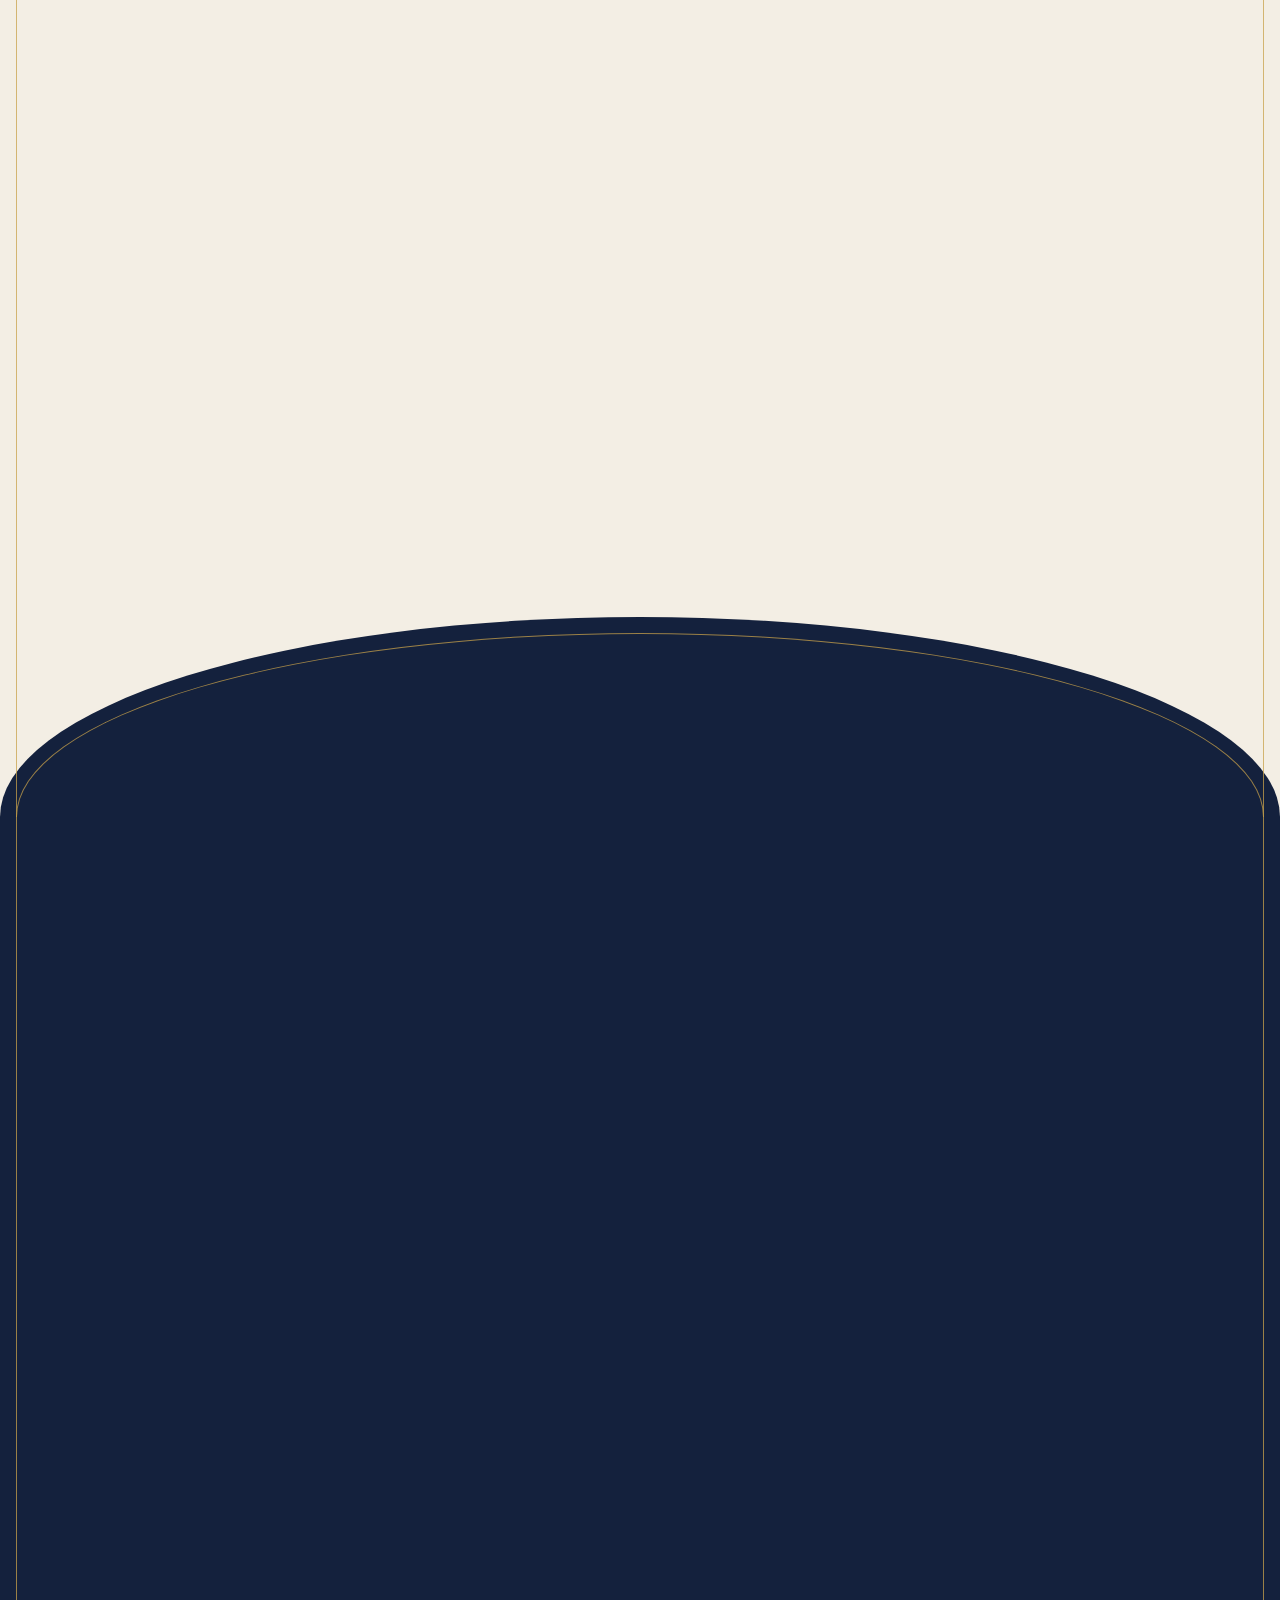
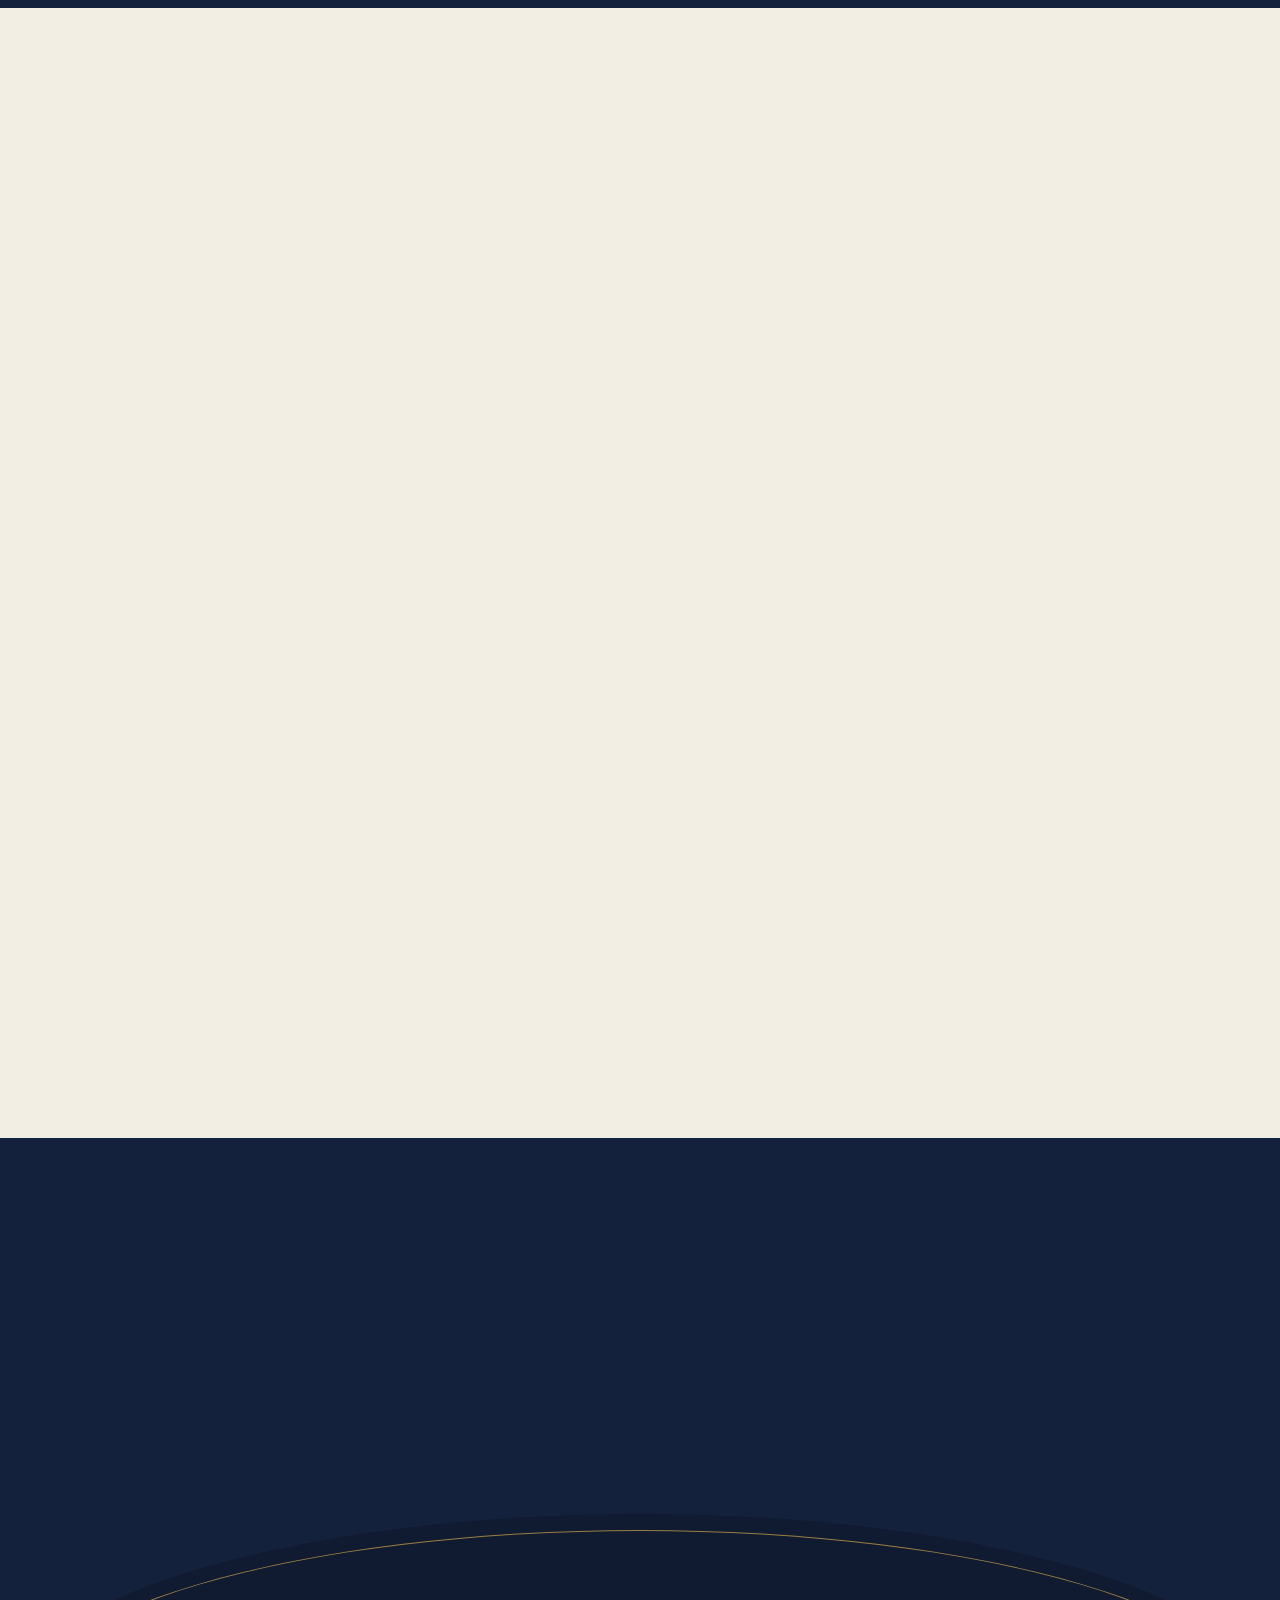
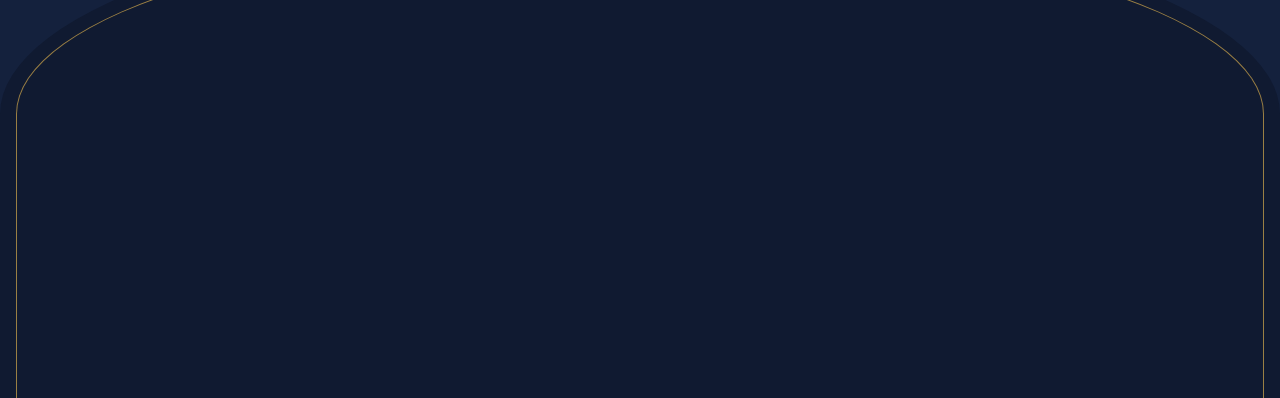
==== commit 4609509b: "Add video sound toggle button and update guest label for clarity" ====
--- a/one_twentyone_twenyseven/index.html
+++ b/one_twentyone_twenyseven/index.html
@@ -64,6 +64,14 @@
           <h2 class="gt">Watch Our Save the Date Video</h2>
           <div class="vid frame" id="vw">
             <video id="vd" muted loop playsinline preload="metadata"></video>
+            <button class="vbtn vs" id="vs" aria-label="Turn video sound on">
+              <svg viewBox="0 0 24 24" aria-hidden="true">
+                <path
+                  id="vsp"
+                  d="M16.5 12A4.5 4.5 0 0014 7.97v2.21l2.45 2.45c.03-.2.05-.41.05-.63z"
+                />
+              </svg>
+            </button>
             <button class="vbtn" id="vb" aria-label="Pause video">
               <svg viewBox="0 0 24 24" aria-hidden="true">
                 <path id="vbp" d="M6 5h4v14H6zM14 5h4v14h-4z" />
@@ -249,4 +257,4 @@
 
     <script src="script.js"></script>
   </body>
-</html>+</html>
--- a/one_twentyone_twenyseven/style.css
+++ b/one_twentyone_twenyseven/style.css
@@ -426,51 +426,16 @@
 }
 
 /* prenup photos: grid only; flex-wrap + centered rows = an odd last photo sits in the middle */
-#story h2.big {
-  font-size: clamp(46px, 11vw, 78px);
-  line-height: 1.05;
-  margin-bottom: 8px;
-}
-.gallery {
-  display: flex;
-  flex-wrap: wrap;
-  justify-content: center;
-  gap: 14px;
-  margin-top: 22px;
-}
-.card {
-  flex: 0 0 calc(50% - 7px);
-  aspect-ratio: 1 / 1.1;
-  border: 2px solid var(--gold);
-  overflow: hidden;
-  cursor: pointer;
-  background: #222;
-}
-.card img {
-  width: 100%;
-  height: 100%;
-  object-fit: cover;
-  display: block;
-  transition: transform 0.6s;
-}
-.card:hover img,
-.card:focus-visible img {
-  transform: scale(1.06);
-}
-.card:nth-child(4n + 1),
-.card:nth-child(4n) {
-  border-radius: 999px 999px 0 0;
-}
-.card:nth-child(4n + 2),
-.card:nth-child(4n + 3) {
-  border-radius: 50%;
-}
+#story h2.big { font-size: clamp(46px, 11vw, 78px); line-height: 1.05; margin-bottom: 8px; }
+.gallery { display: flex; flex-wrap: wrap; justify-content: center; gap: 14px; margin-top: 22px; }
+.card { flex: 0 0 calc(50% - 7px); aspect-ratio: 1 / 1.1; border: 2px solid var(--gold); overflow: hidden; cursor: pointer; background: #222; }
+.card img { width: 100%; height: 100%; object-fit: cover; display: block; transition: transform 0.6s; }
+.card:hover img, .card:focus-visible img { transform: scale(1.06); }
+.card:nth-child(4n + 1), .card:nth-child(4n) { border-radius: 999px 999px 0 0; }
+.card:nth-child(4n + 2), .card:nth-child(4n + 3) { border-radius: 50%; }
 
 /* places */
-.vphoto {
-  aspect-ratio: 4 / 3;
-  margin-top: 22px;
-}
+.vphoto { aspect-ratio: 4 / 3; margin-top: 22px; }
 .map {
   height: clamp(130px, 30vw, 190px);
   margin-top: 20px;
@@ -498,54 +463,21 @@
 .row:last-child {
   border-bottom: 1px solid var(--ac);
 }
-.tm {
-  font: 400 clamp(24px, 5vw, 32px)/1.2 var(--serif);
-  color: var(--t2);
-  width: clamp(104px, 26vw, 140px);
-  flex: none;
-  white-space: nowrap;
-}
-.tm small {
-  display: block;
-  font: 500 11px var(--sans);
-  letter-spacing: 0.16em;
-  text-transform: uppercase;
-  margin-top: 2px;
-}
+.tm { font: 400 clamp(24px, 5vw, 32px)/1.2 var(--serif); color: var(--t2); width: clamp(104px, 26vw, 140px); flex: none; white-space: nowrap; }
+.tm small { display: block; font: 500 11px var(--sans); letter-spacing: 0.16em; text-transform: uppercase; margin-top: 2px; }
 .row b {
   font-weight: 500;
 }
 
+/* gift note (RSVP form + thank-you screen) */
+.gift { margin: 18px 0 6px; padding: 14px 16px; border: 1px solid var(--gold); text-align: center; font: 400 16px/1.55 var(--serif); }
+
 /* dress code */
-.roles {
-  display: grid;
-  grid-template-columns: repeat(auto-fit, minmax(76px, 1fr));
-  gap: 18px 10px;
-  margin: 26px 0 4px;
-}
-.rc {
-  display: flex;
-  flex-direction: column;
-  align-items: center;
-  gap: 4px;
-}
-.rc i {
-  width: clamp(54px, 13vw, 68px);
-  height: clamp(54px, 13vw, 68px);
-  border-radius: 50%;
-  border: 2px solid var(--gold);
-  box-shadow: 0 6px 16px rgba(0, 0, 0, 0.2);
-  margin-bottom: 6px;
-}
-.rc b {
-  font: 500 11px var(--sans);
-  letter-spacing: 0.14em;
-  text-transform: uppercase;
-  color: var(--t1);
-}
-.rc span {
-  font-size: 13px;
-}
+.roles { display: grid; grid-template-columns: repeat(auto-fit, minmax(76px, 1fr)); gap: 18px 10px; margin: 26px 0 4px; }
+.rc { display: flex; flex-direction: column; align-items: center; gap: 4px; }
+.rc i { width: clamp(54px, 13vw, 68px); height: clamp(54px, 13vw, 68px); border-radius: 50%; border: 2px solid var(--gold); box-shadow: 0 6px 16px rgba(0, 0, 0, 0.2); margin-bottom: 6px; }
+.rc b { font: 500 11px var(--sans); letter-spacing: 0.14em; text-transform: uppercase; color: var(--t1); }
+.rc span { font-size: 13px; }
 .sw {
   display: flex;
   justify-content: center;
@@ -1007,9 +939,7 @@
    RESPONSIVE
    ========================================================= */
 @media (min-width: 640px) {
-  .card {
-    flex-basis: calc(33.333% - 10px);
-  }
+  .card { flex-basis: calc(33.333% - 10px); }
 }
 @media (min-width: 1100px) {
   .in {
@@ -1060,4 +990,4 @@
   html {
     scroll-behavior: auto;
   }
-}
+}
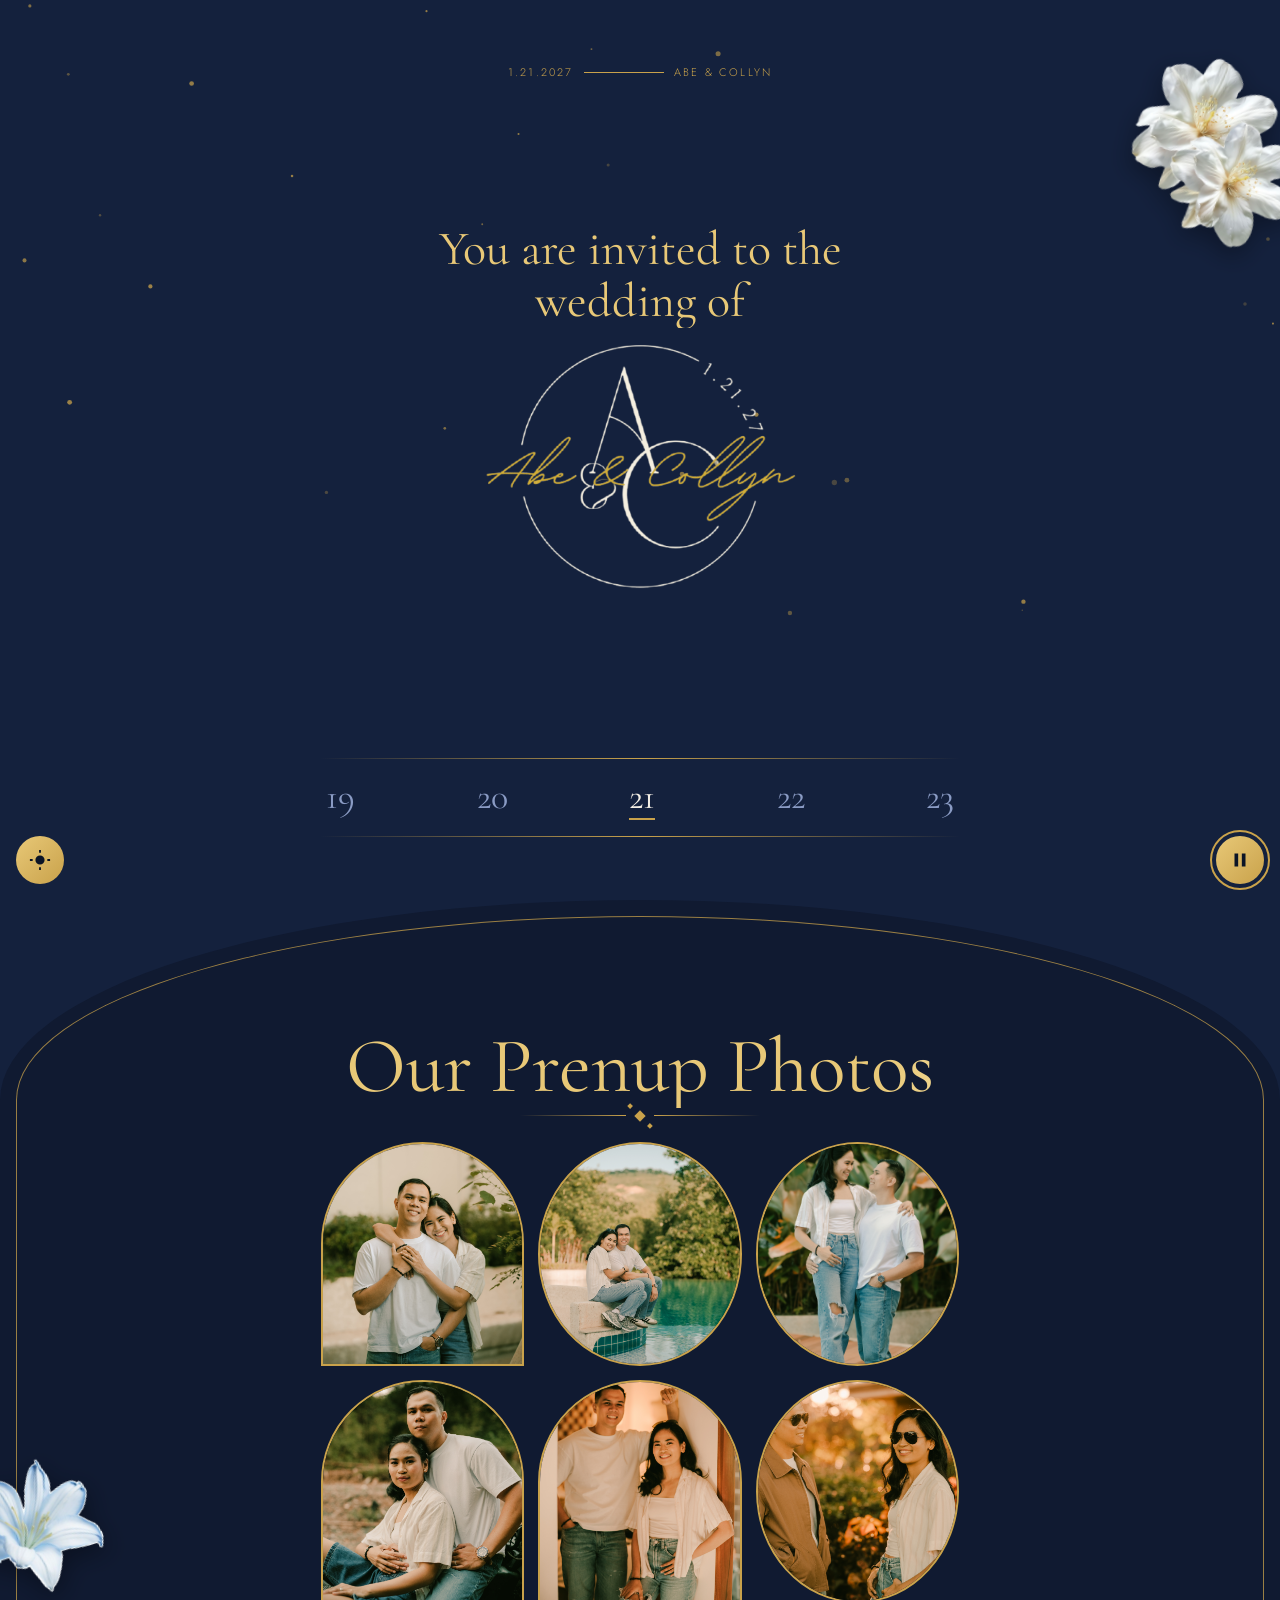
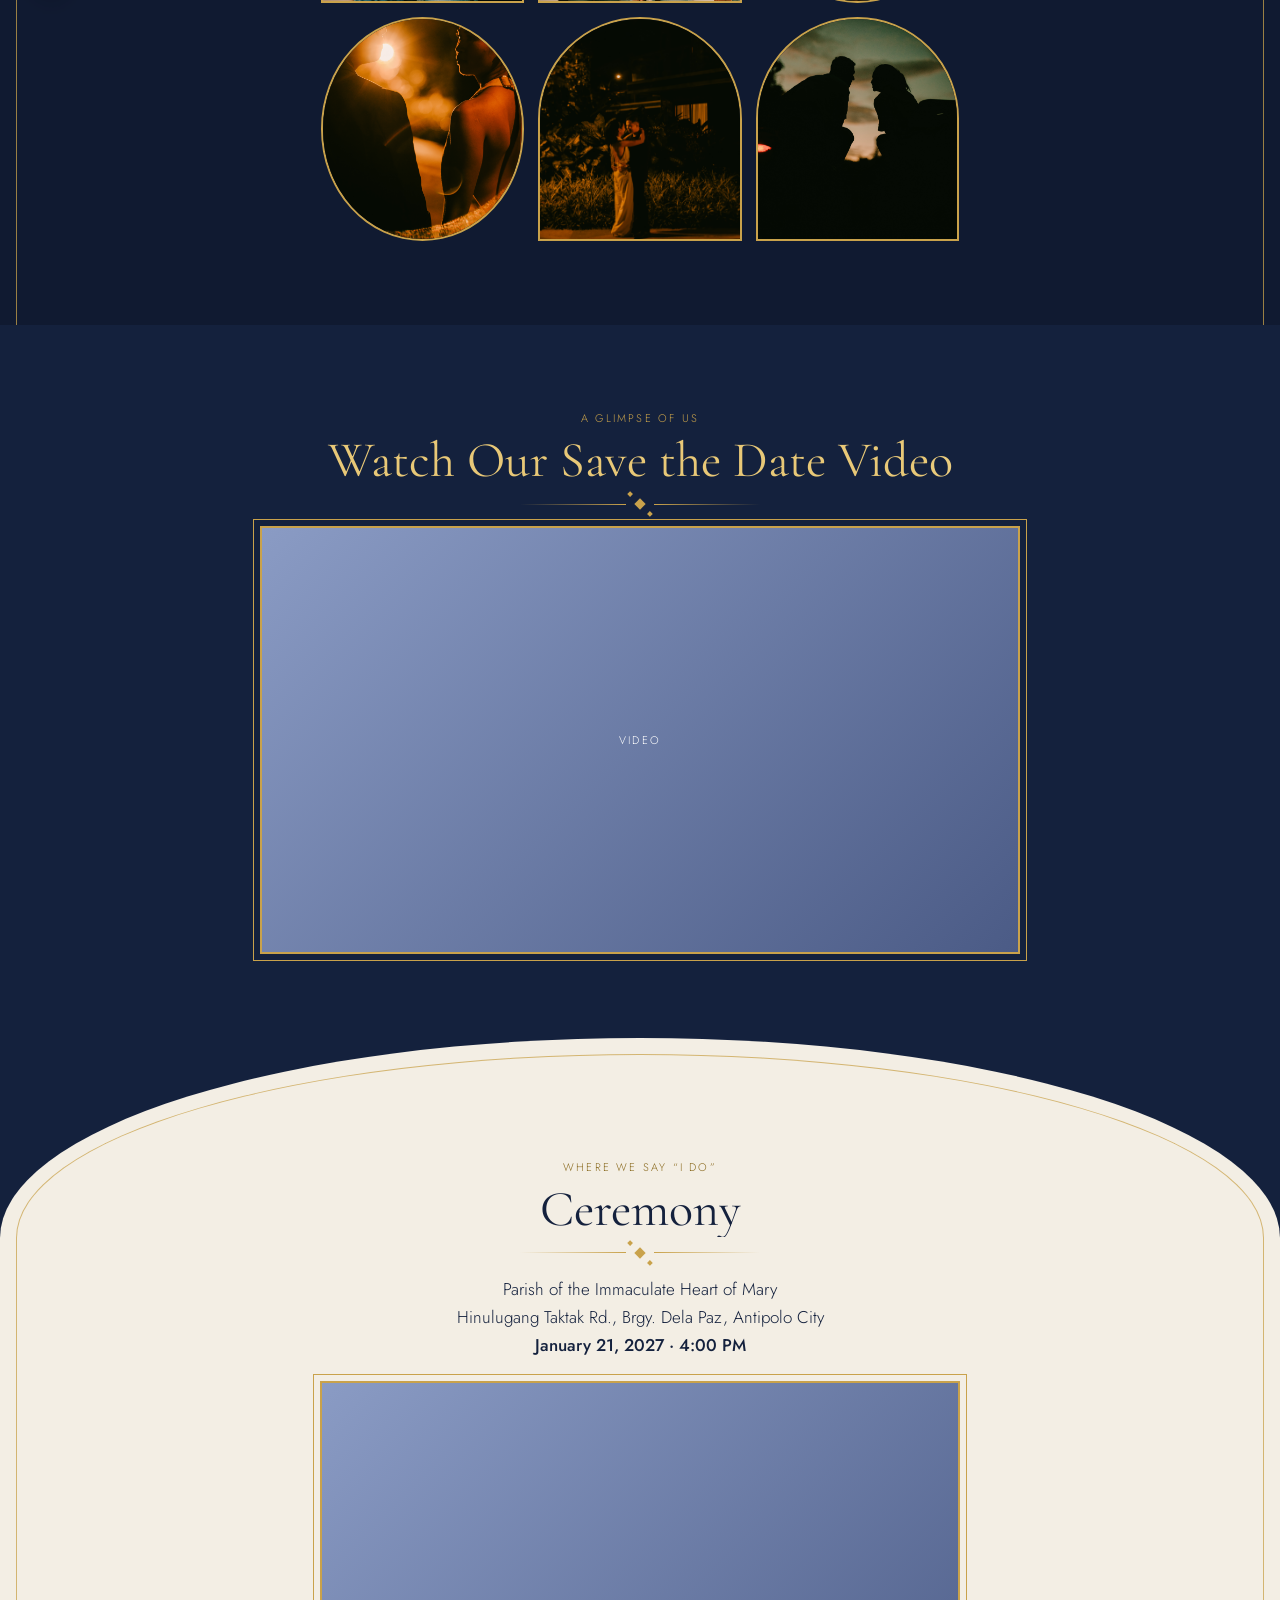
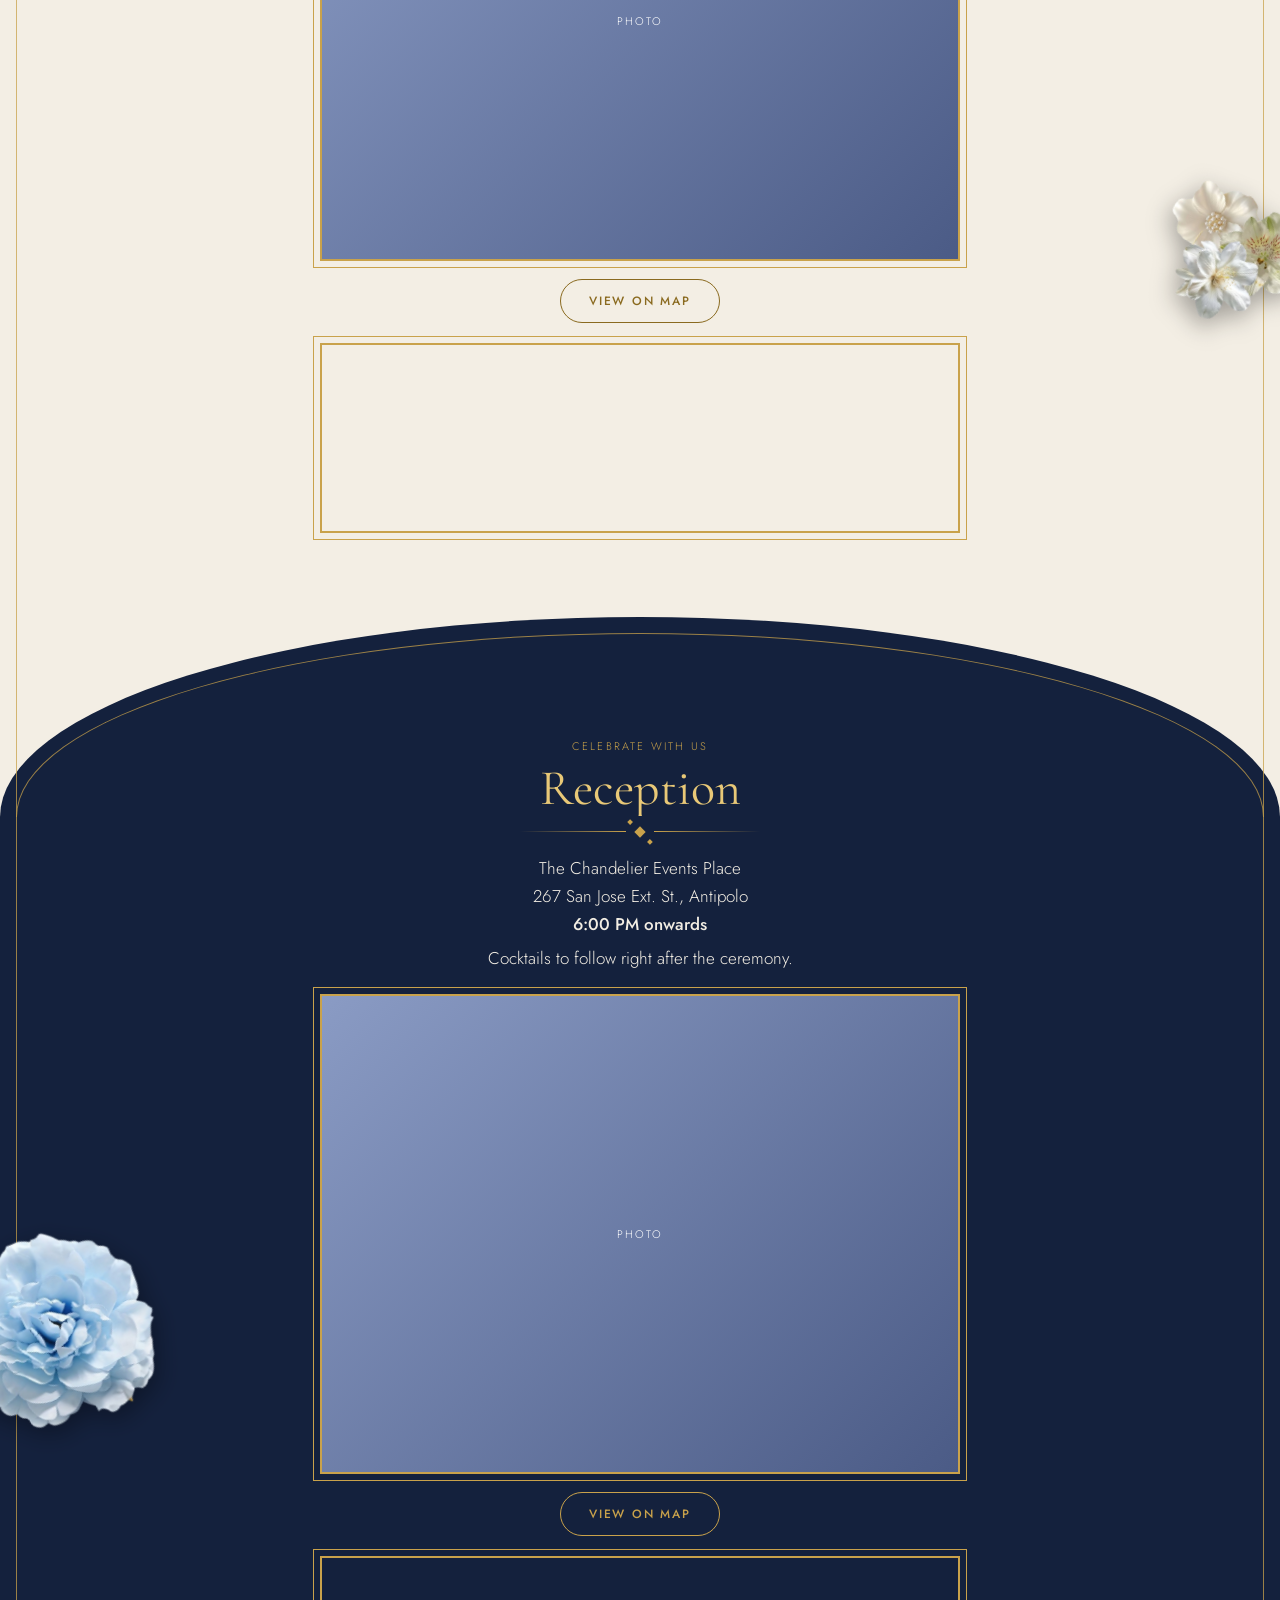
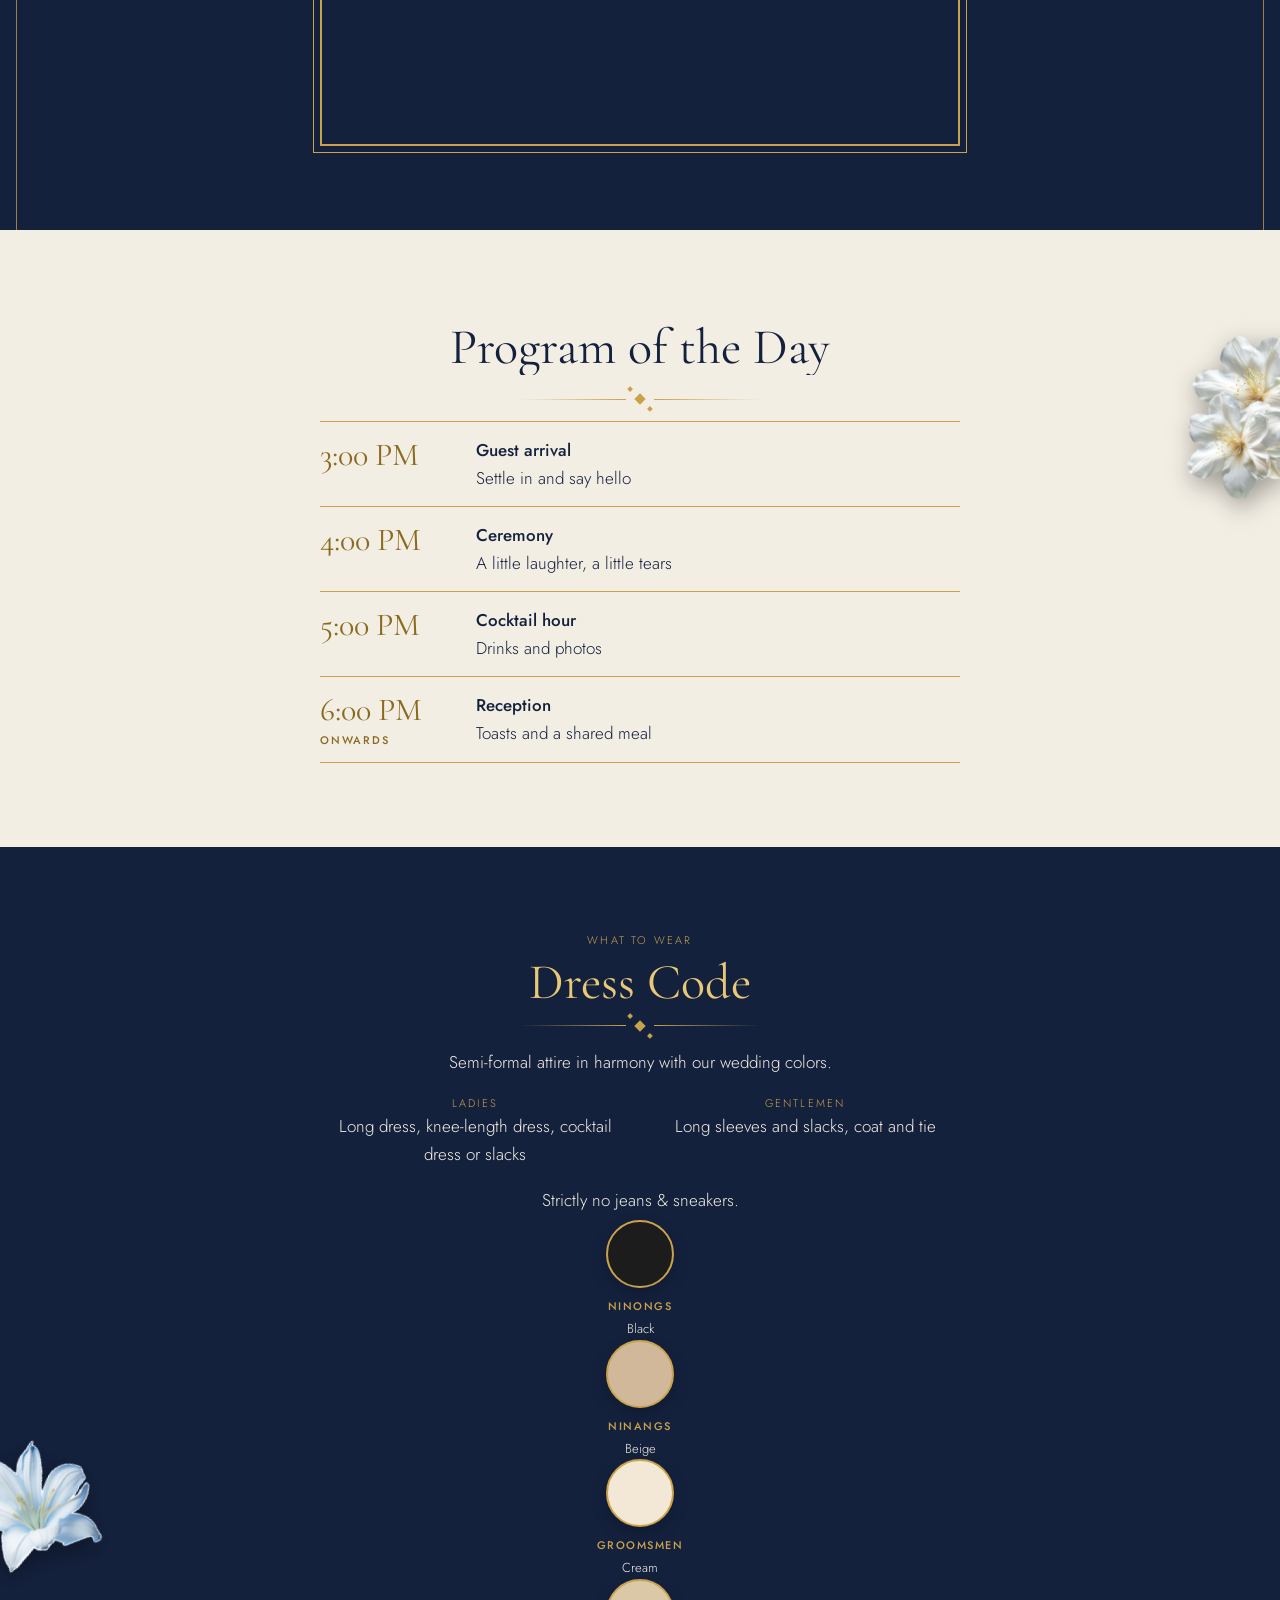
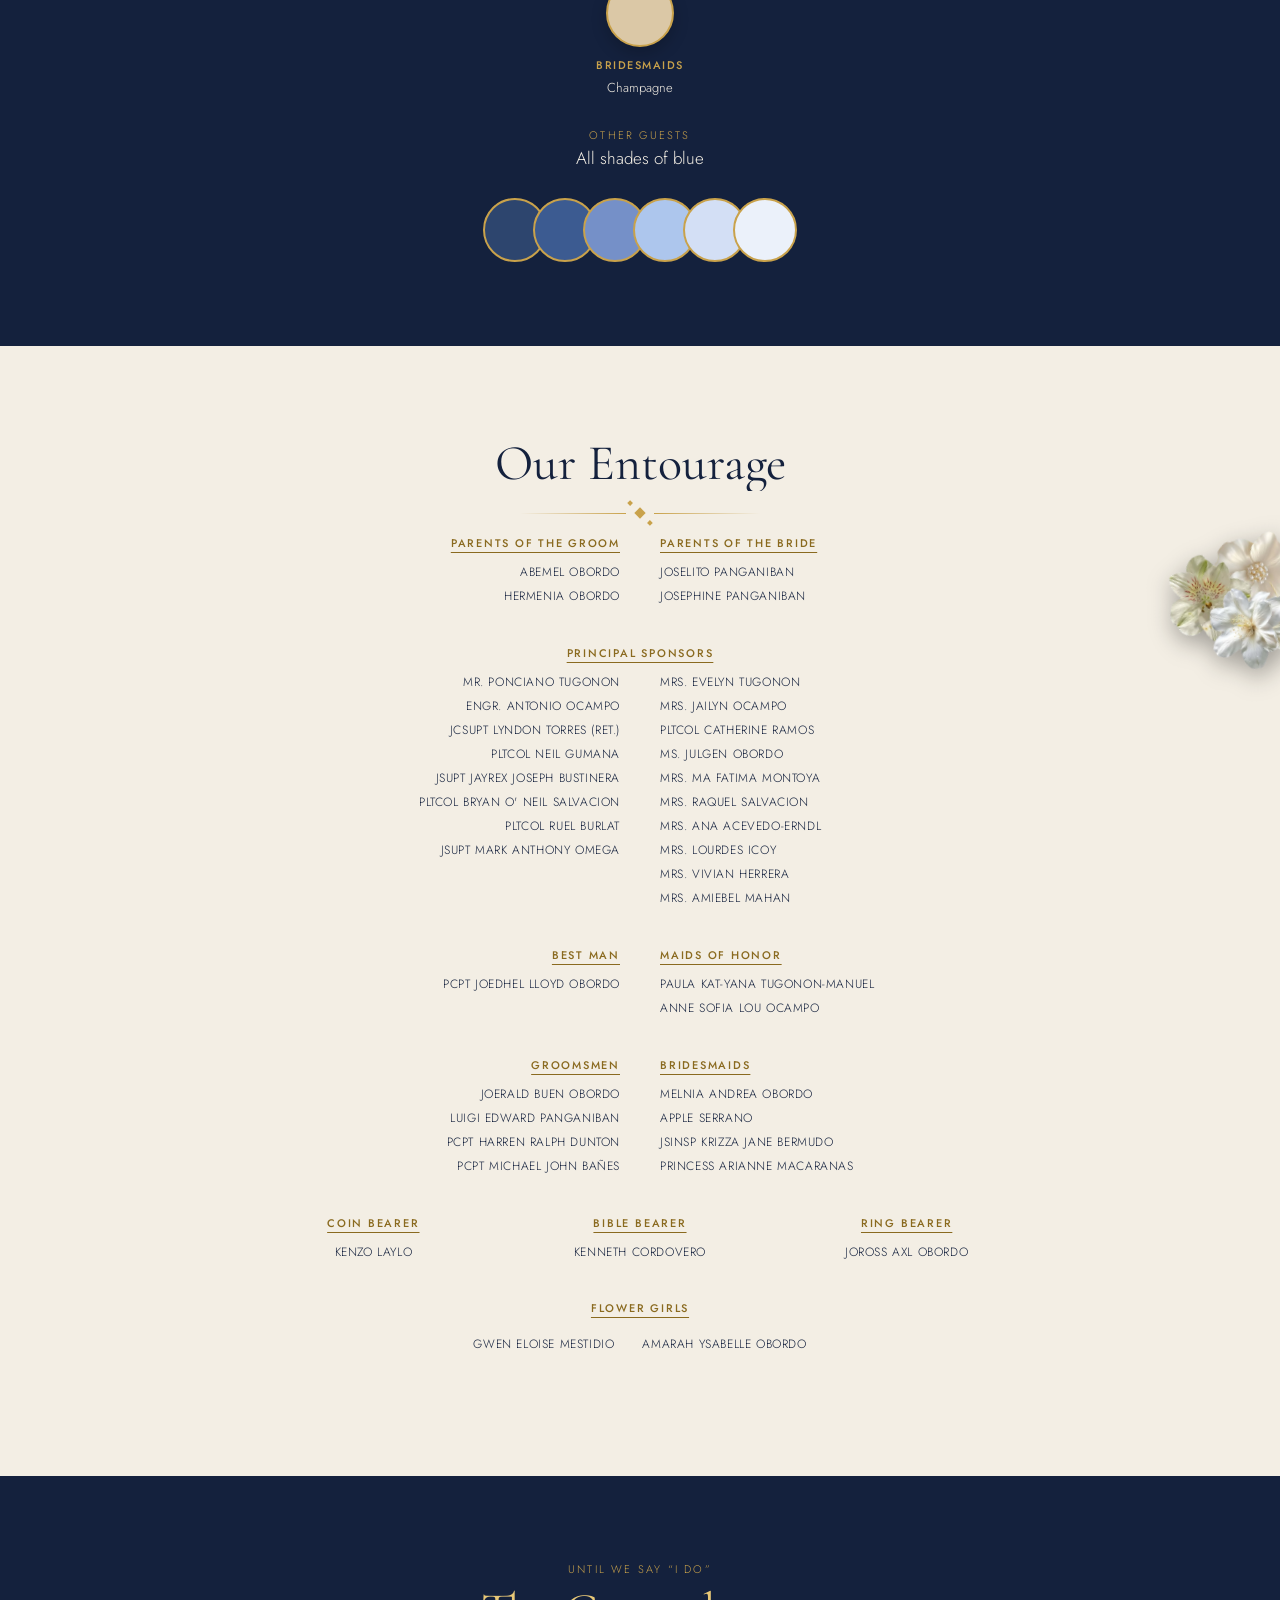
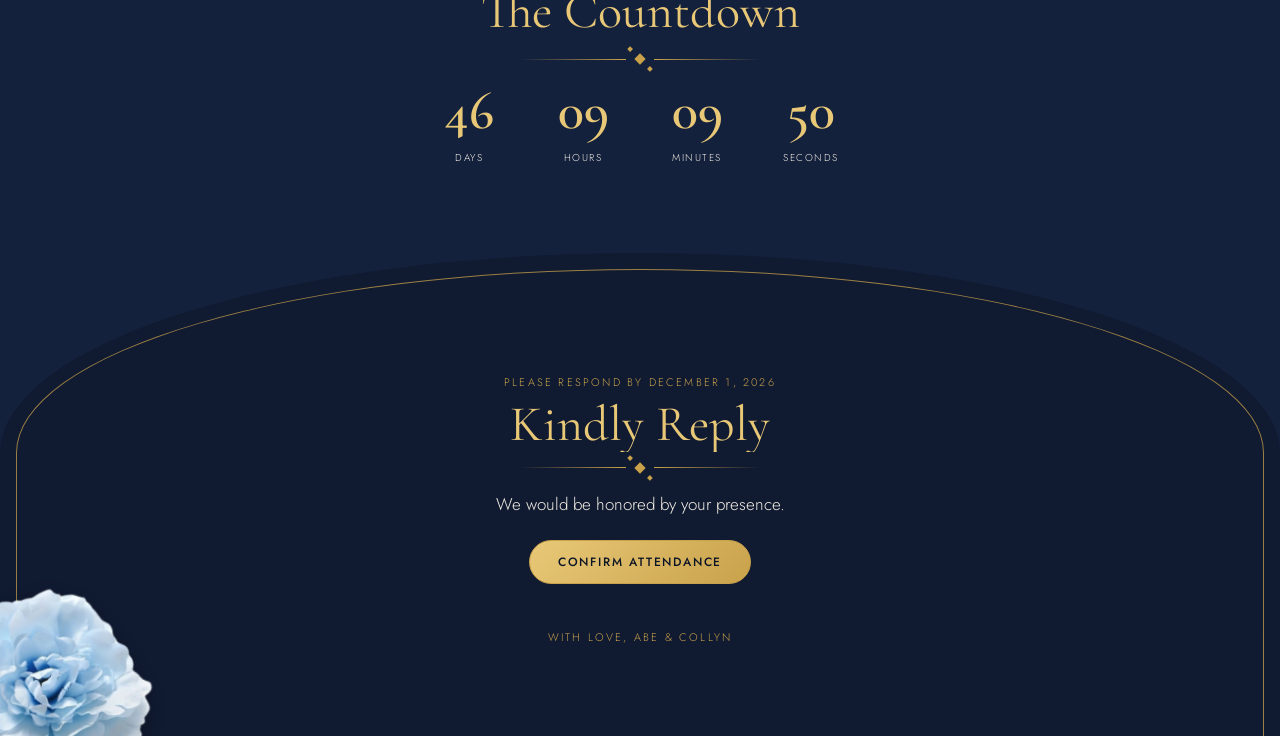
==== commit 003b172c: "Merge branch 'main' of https://github.com/avashannia/wedding_website" ====
--- a/one_twentyone_twenyseven/index.html
+++ b/one_twentyone_twenyseven/index.html
@@ -257,4 +257,4 @@
 
     <script src="script.js"></script>
   </body>
-</html>
+</html>
--- a/one_twentyone_twenyseven/style.css
+++ b/one_twentyone_twenyseven/style.css
@@ -470,7 +470,17 @@
 }
 
 /* gift note (RSVP form + thank-you screen) */
+<<<<<<< HEAD
+.gift {
+  margin: 18px 0 6px;
+  padding: 14px 16px;
+  border: 1px solid var(--gold);
+  text-align: center;
+  font: 400 16px/1.55 var(--serif);
+}
+=======
 .gift { margin: 18px 0 6px; padding: 14px 16px; border: 1px solid var(--gold); text-align: center; font: 400 16px/1.55 var(--serif); }
+>>>>>>> 9bb92ed94c220213b1ba1a1482c24887400badec
 
 /* dress code */
 .roles { display: grid; grid-template-columns: repeat(auto-fit, minmax(76px, 1fr)); gap: 18px 10px; margin: 26px 0 4px; }
@@ -669,6 +679,9 @@
   background: linear-gradient(135deg, var(--gold2), var(--gold));
   color: #0b1426;
 }
+.vbtn.vs {
+  right: 64px;
+}
 .vbtn svg {
   width: 20px;
   height: 20px;
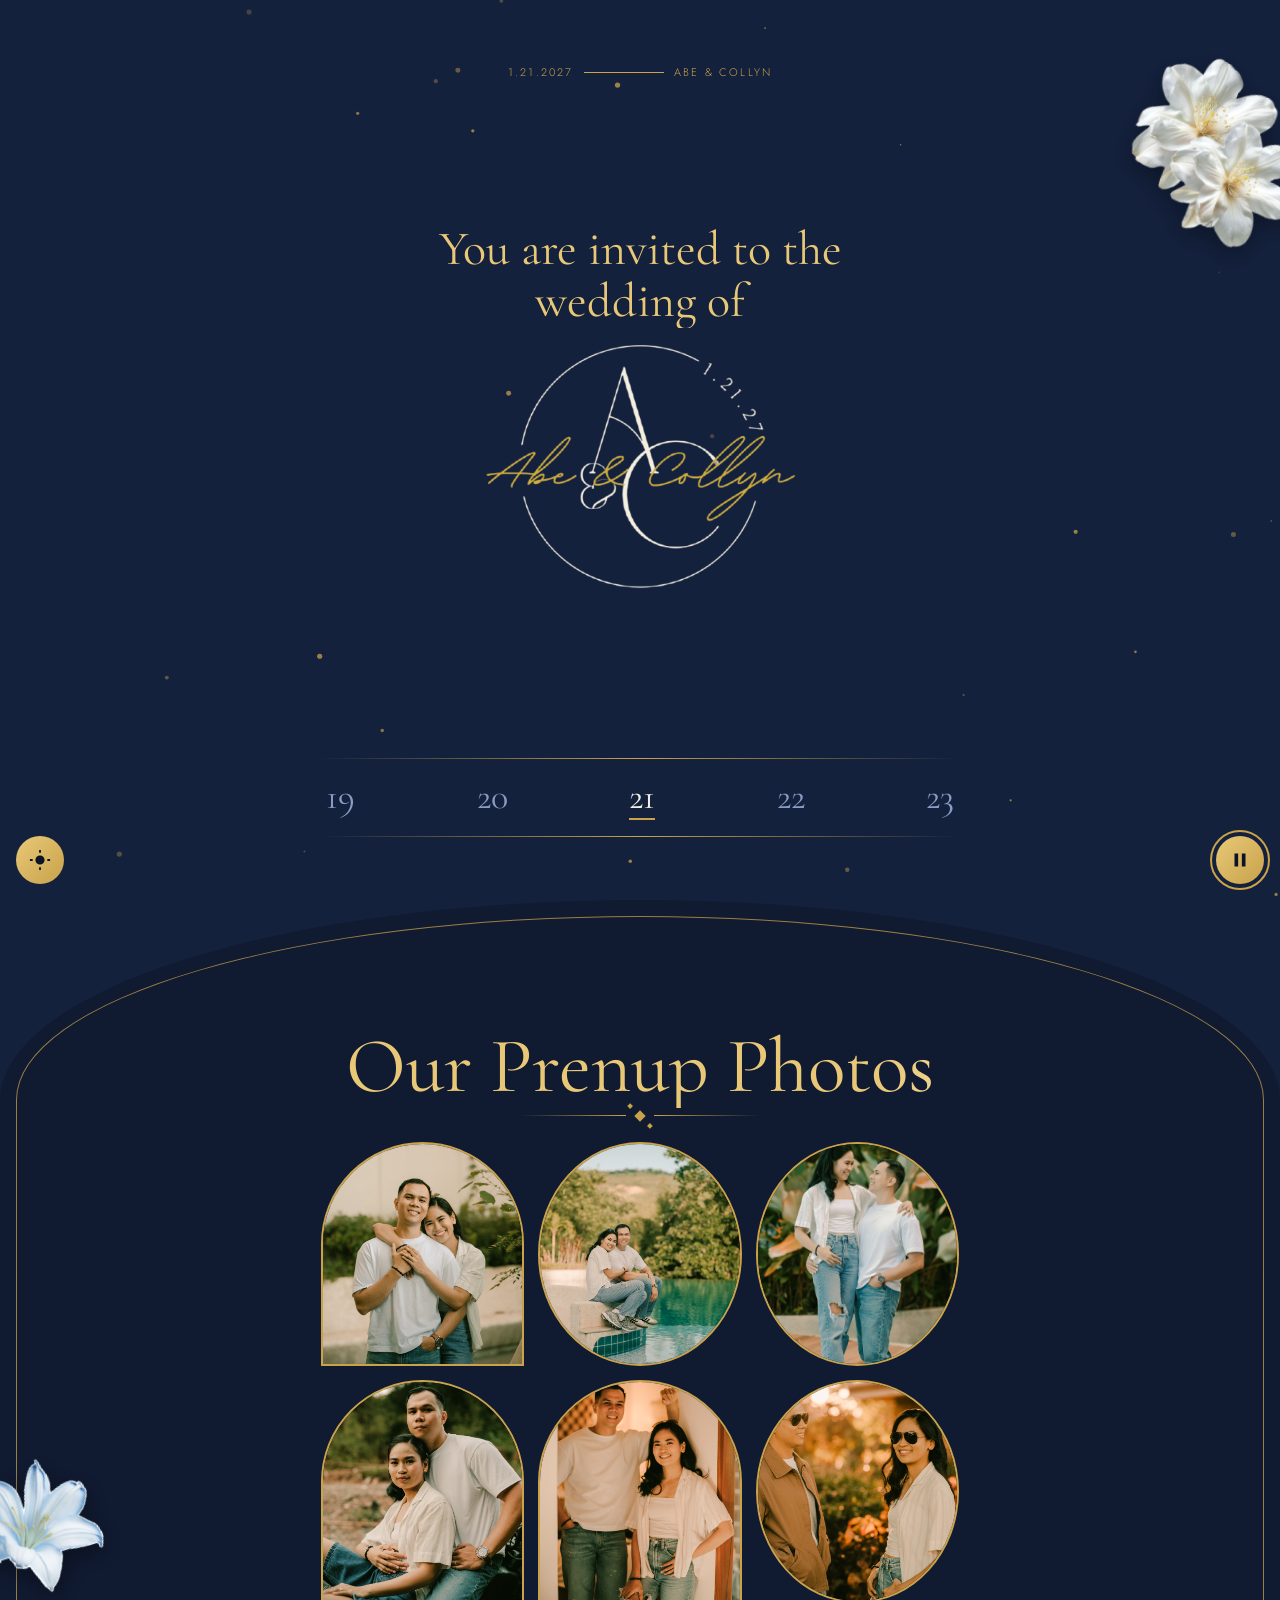
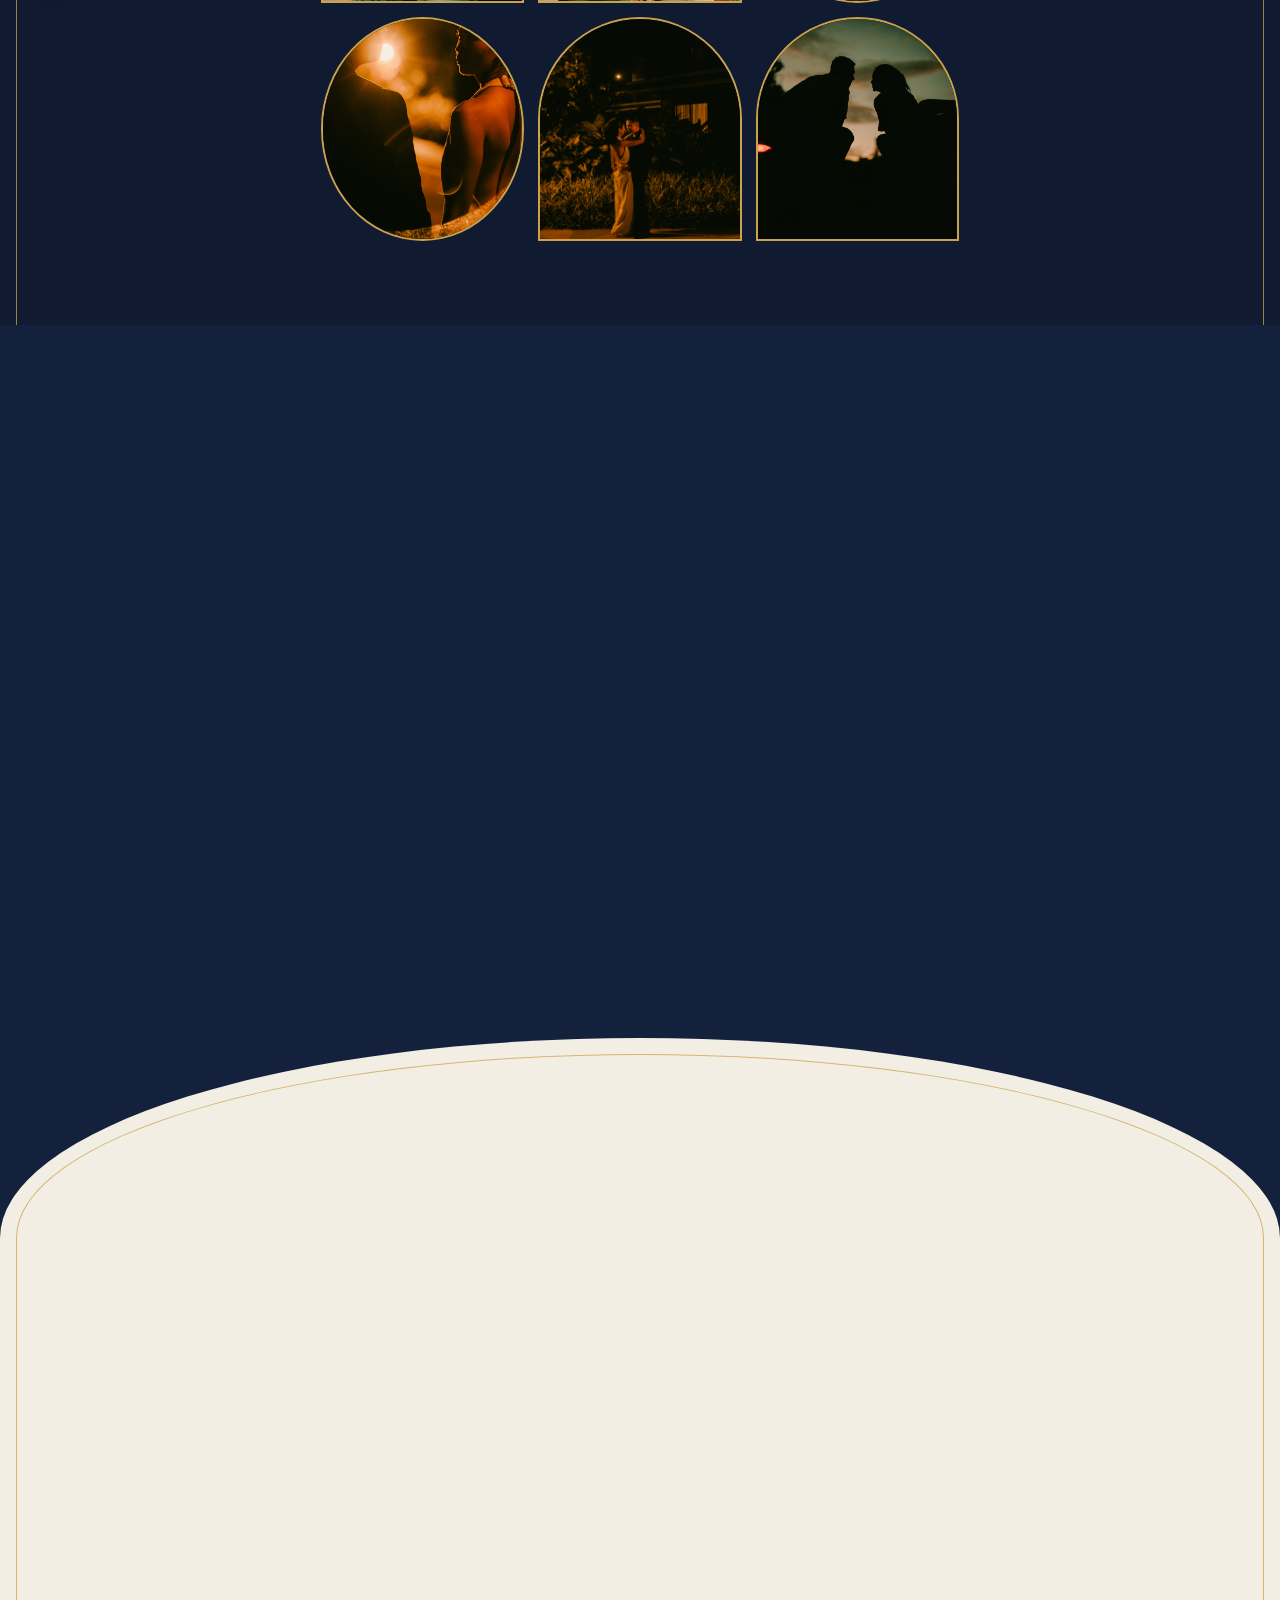
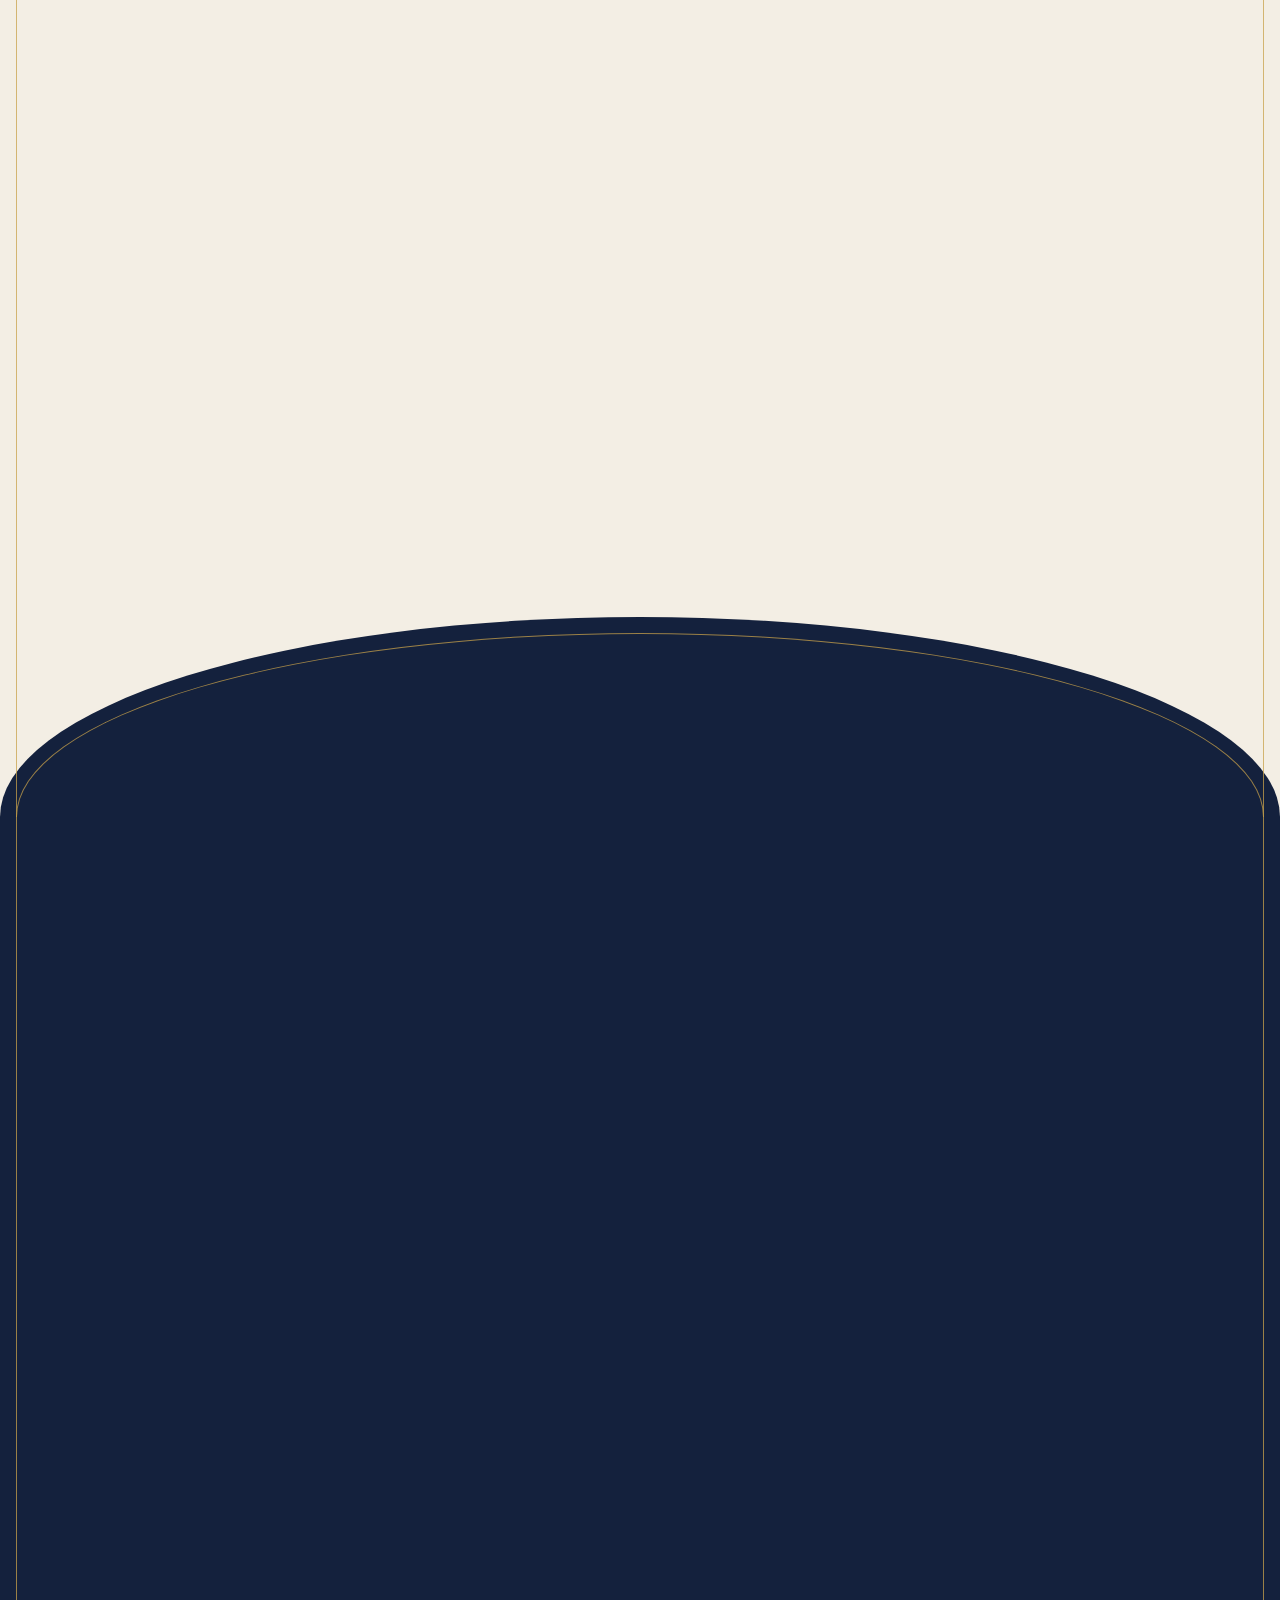
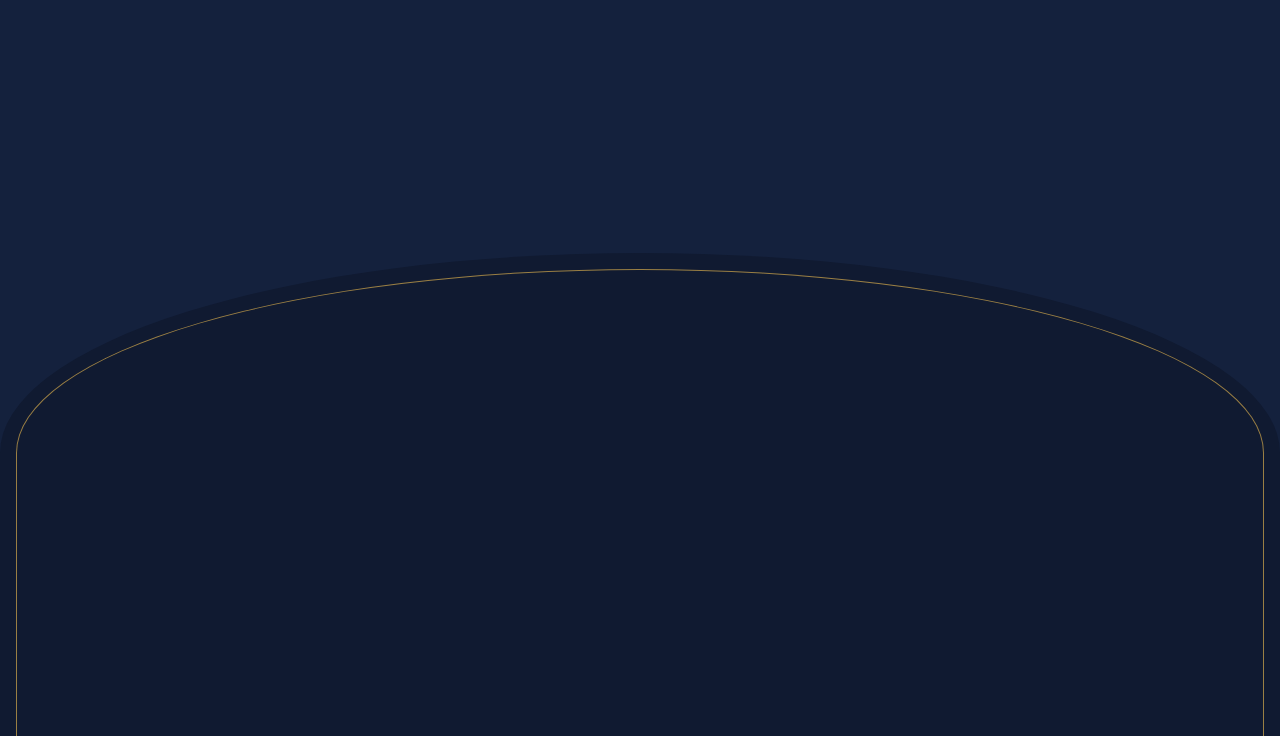
==== commit 2d2953ce: "Fix missing newline at end of index.html" ====
--- a/one_twentyone_twenyseven/index.html
+++ b/one_twentyone_twenyseven/index.html
@@ -257,4 +257,4 @@
 
     <script src="script.js"></script>
   </body>
-</html>+</html>
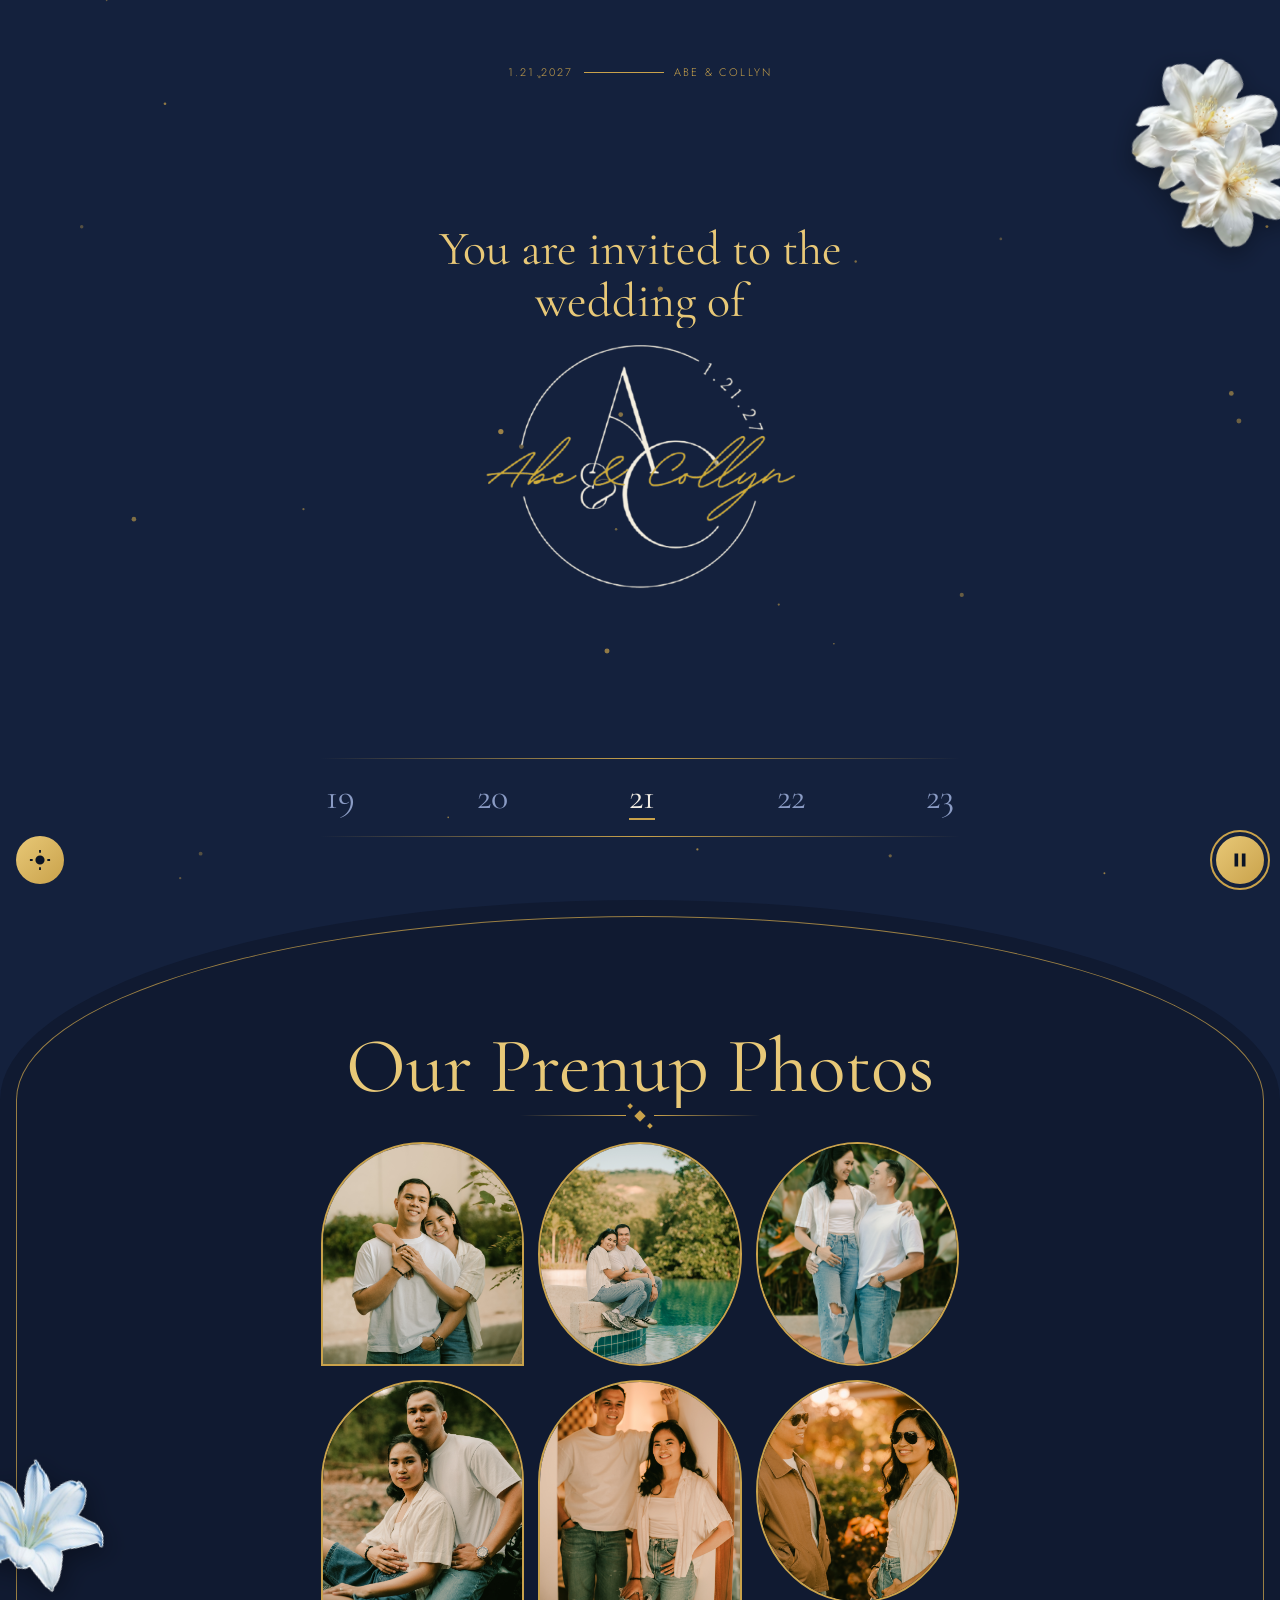
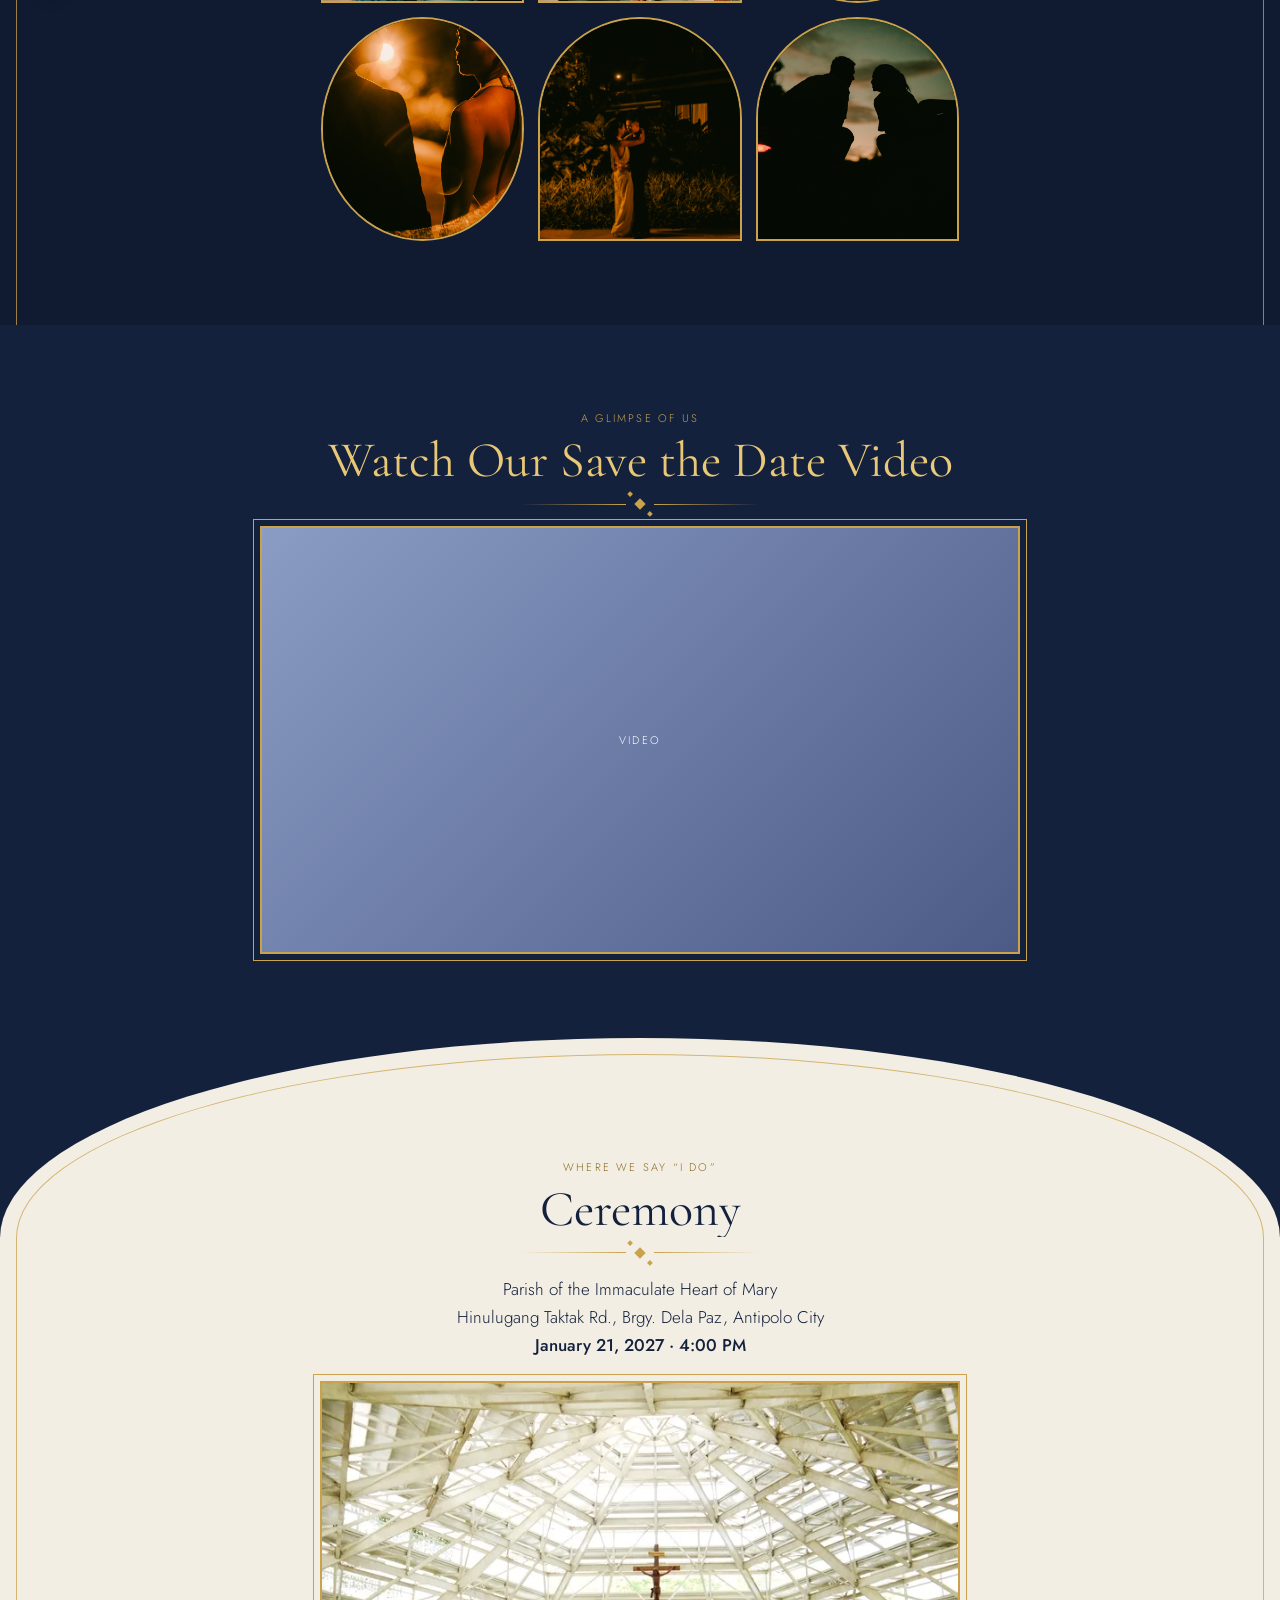
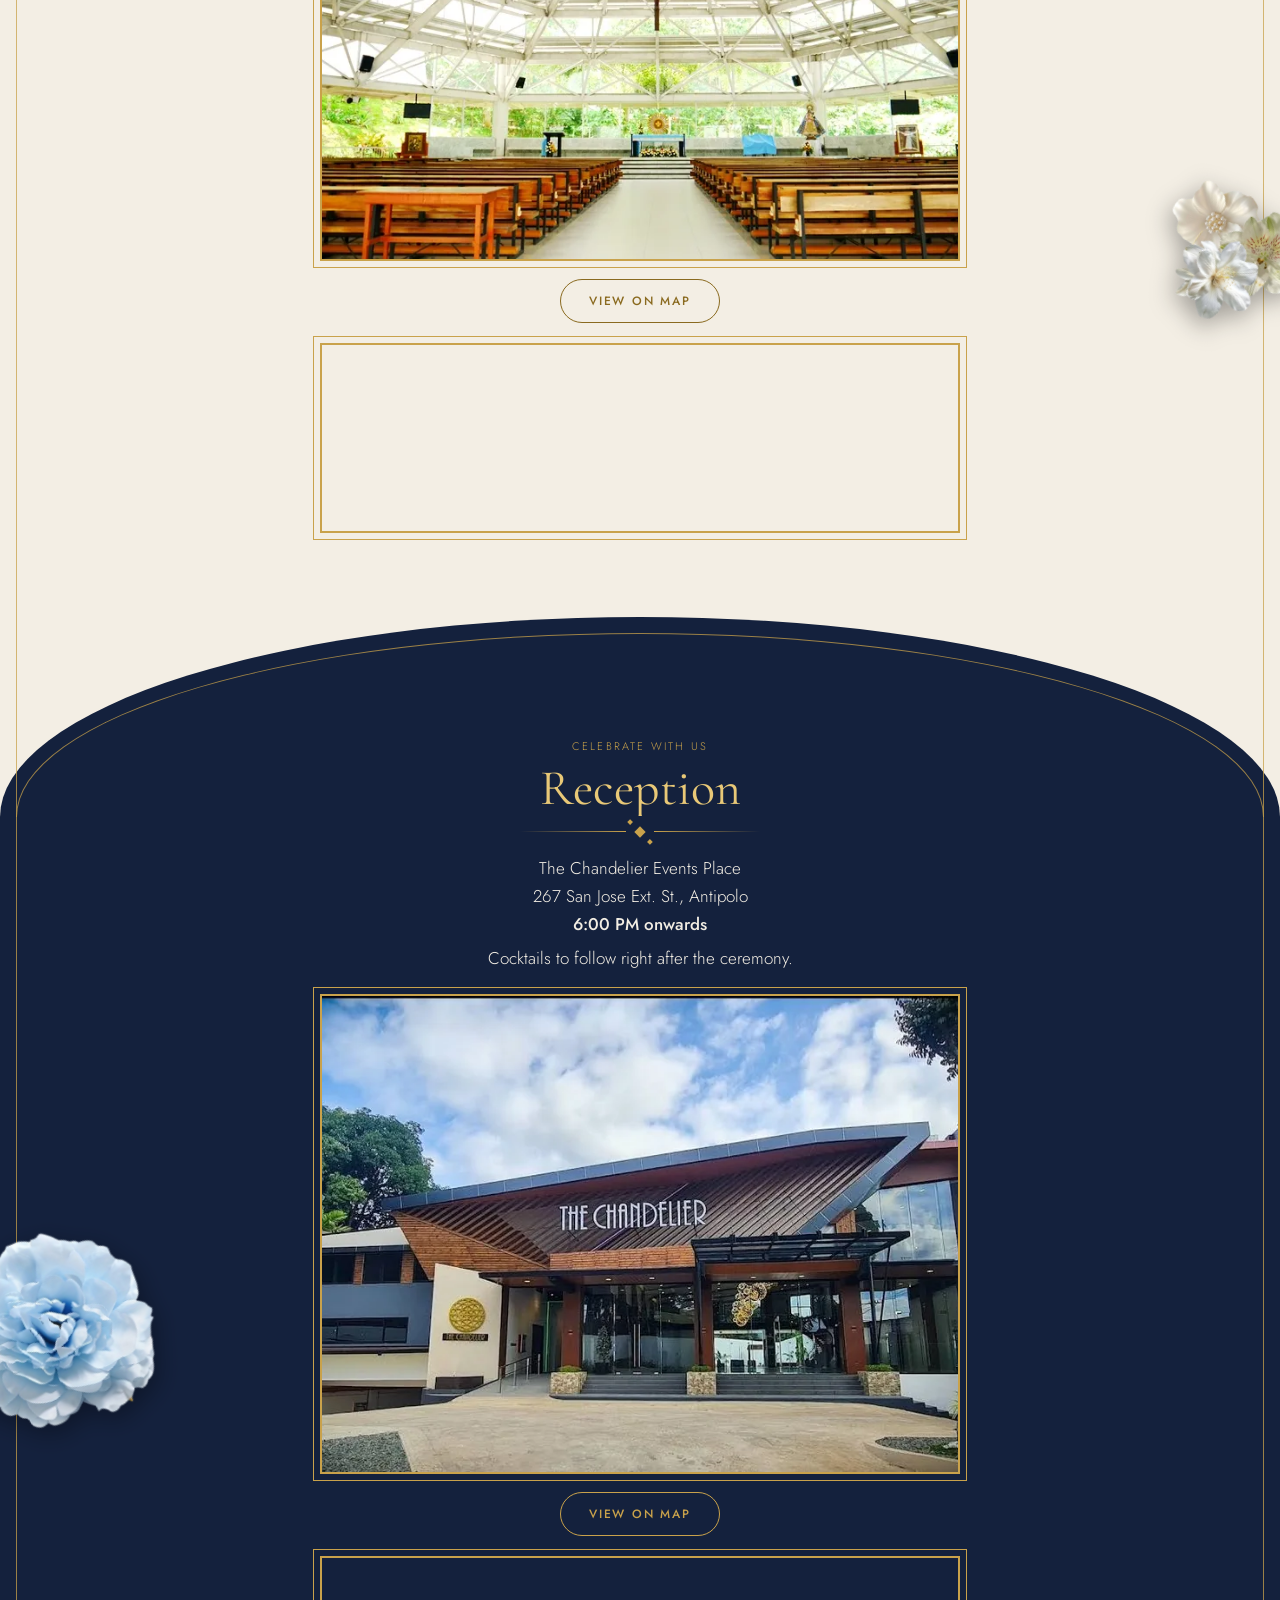
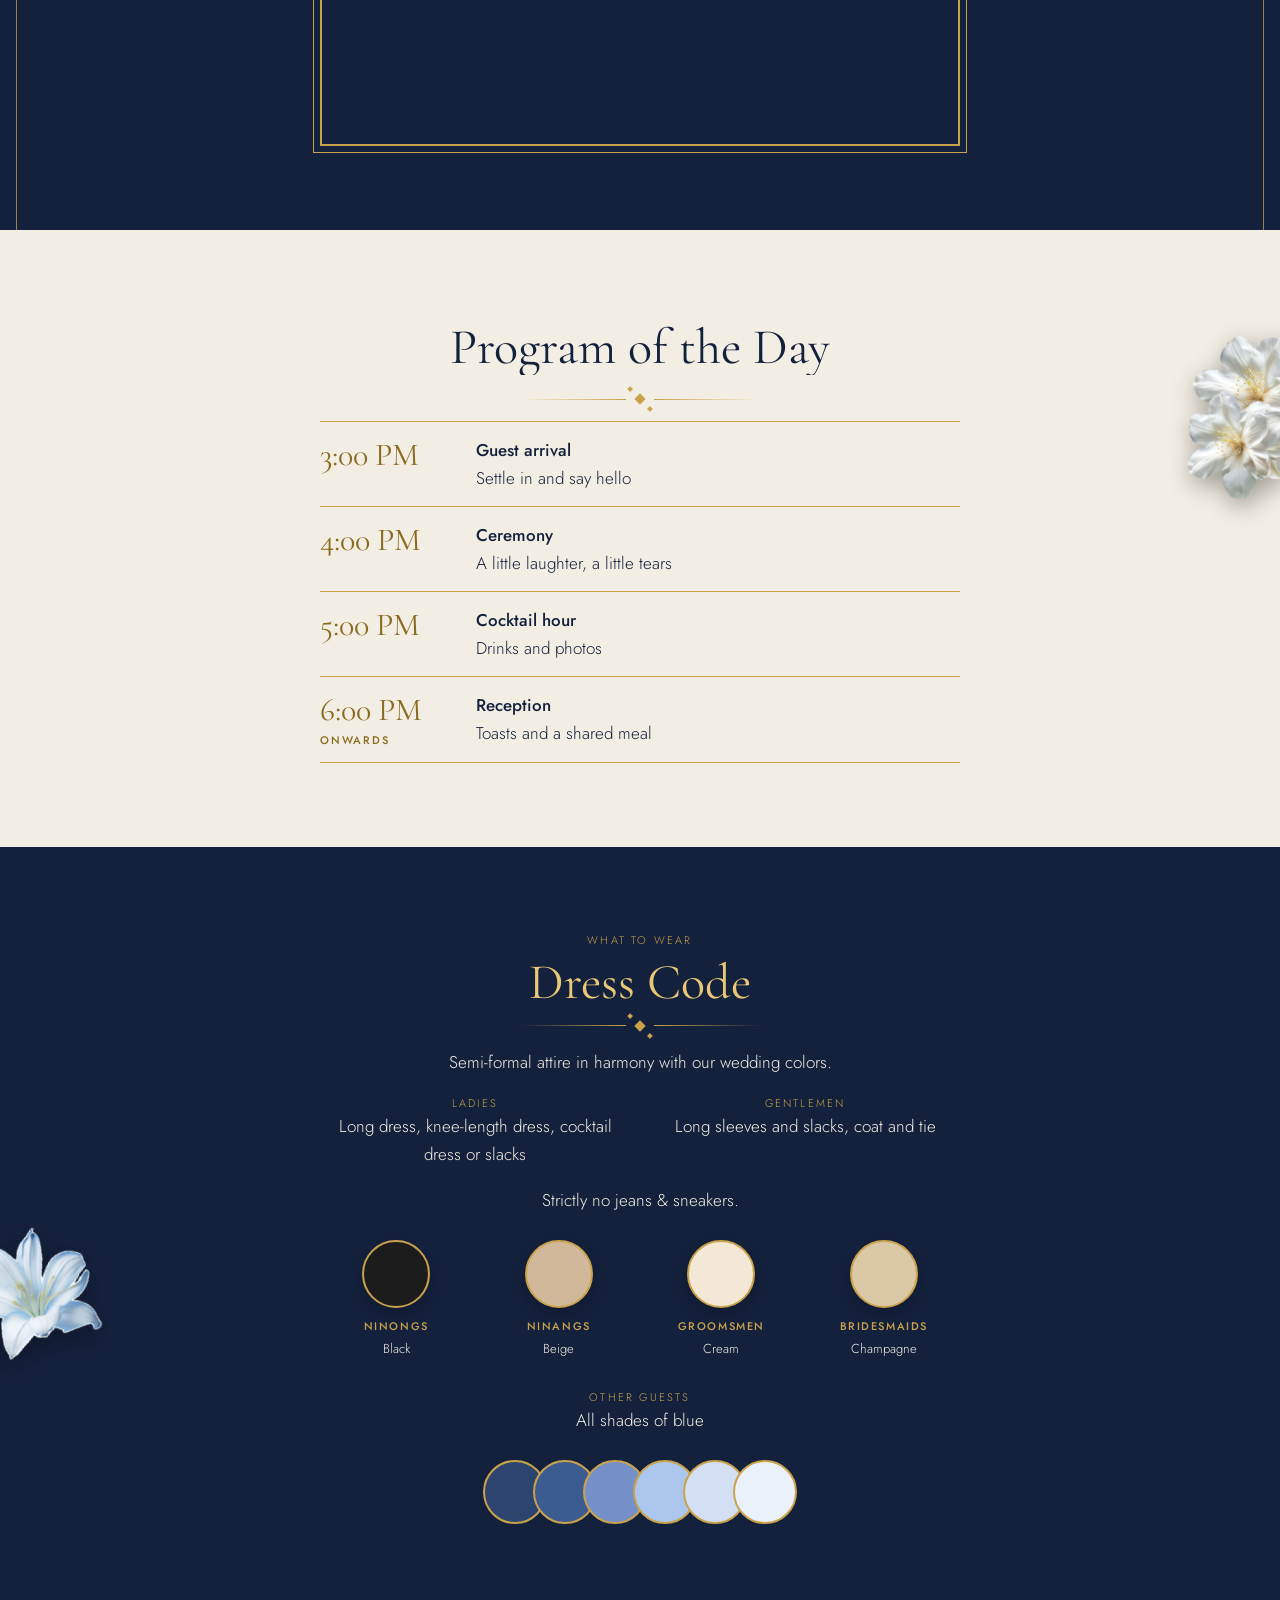
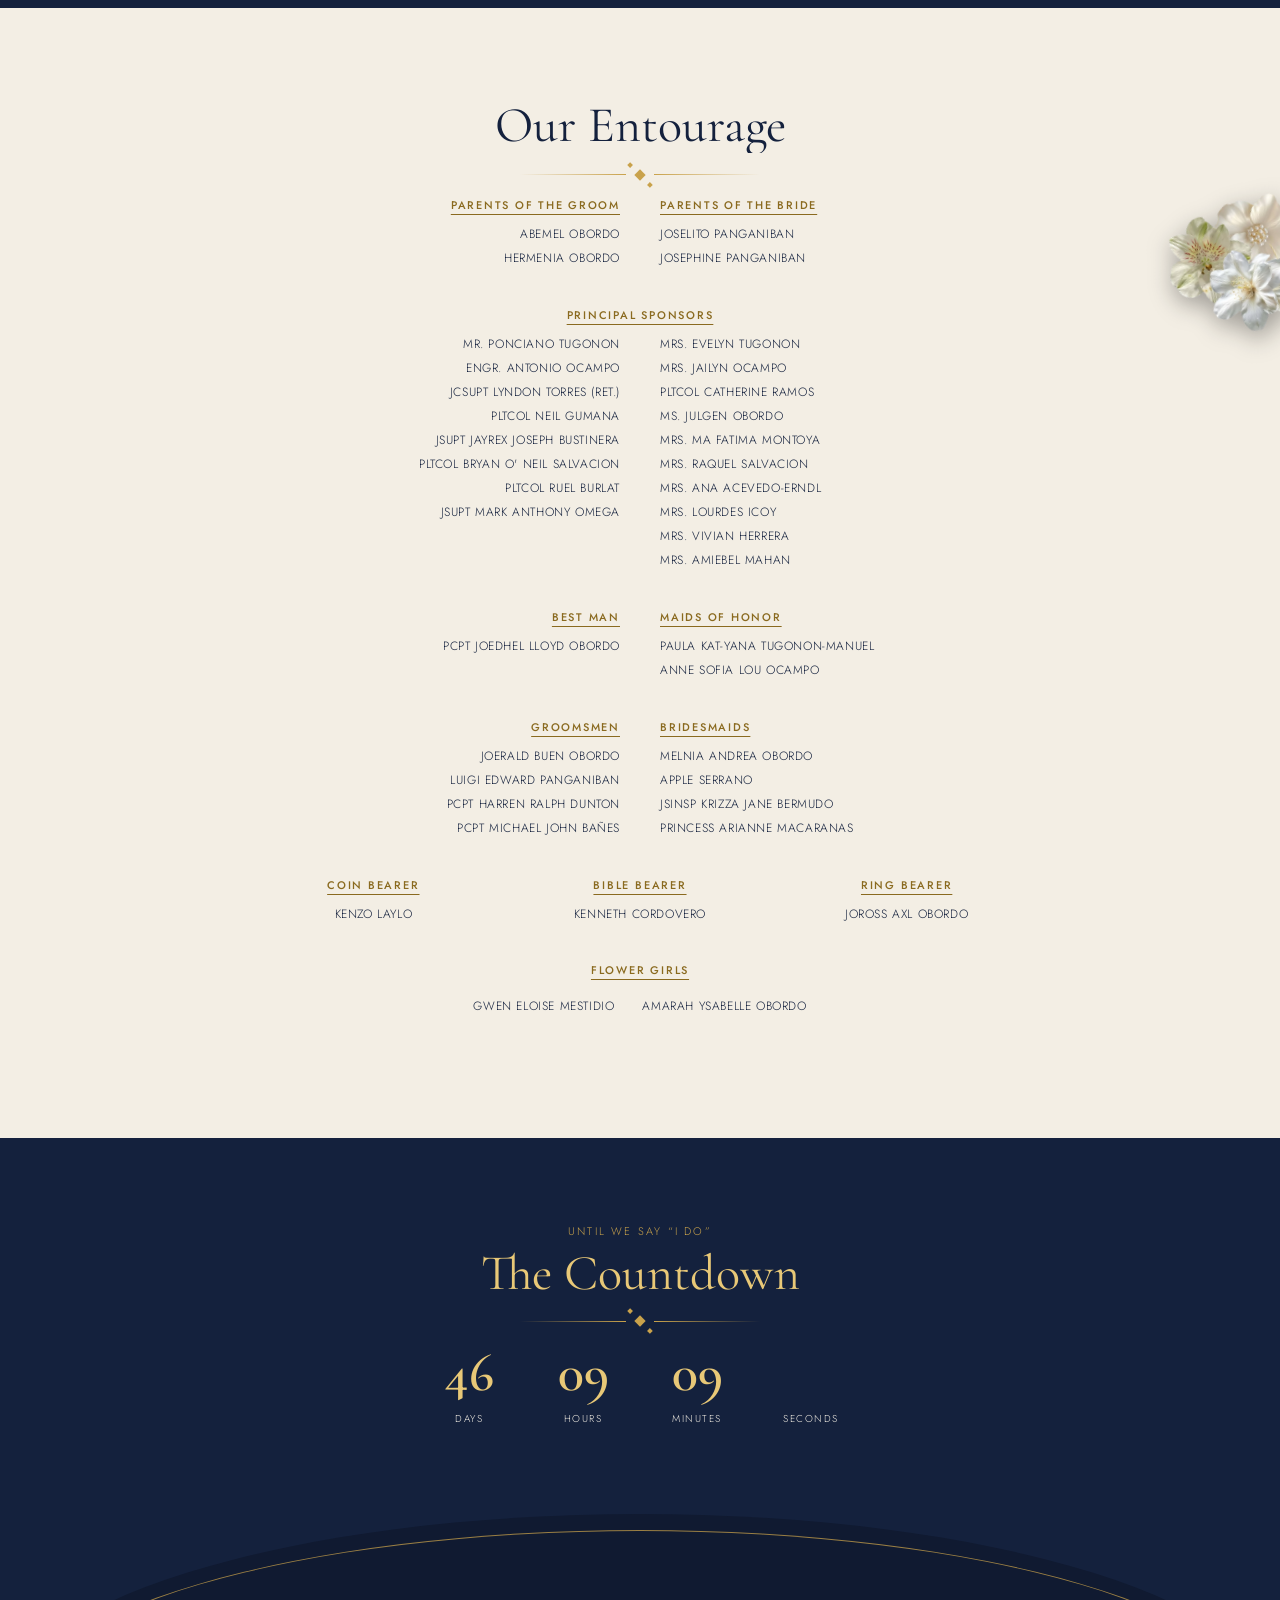
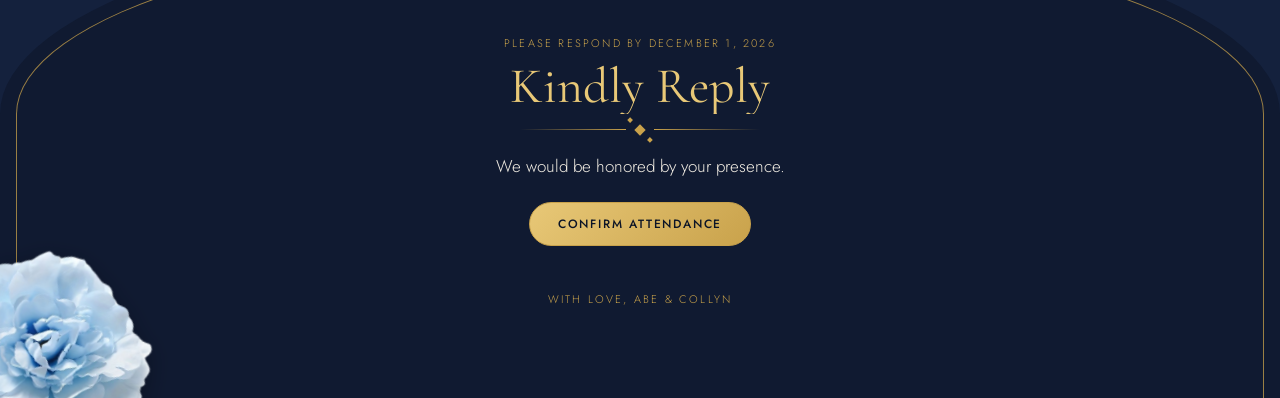
==== commit a4bb3ecb: "Enhance RSVP form with additional seating information and adjust textarea size" ====
--- a/one_twentyone_twenyseven/index.html
+++ b/one_twentyone_twenyseven/index.html
@@ -186,13 +186,19 @@
 
     <!-- RSVP form (no seat or table questions) -->
     <dialog id="dlg" aria-labelledby="dh">
-      <h2 class="gt" id="dh" style="font-size: 34px">Will you join us?</h2>
+      <h2 class="gt" id="dh">Will you join us?</h2>
       <form id="f" novalidate>
+        <div class="orn" aria-hidden="true"><b></b></div>
+        <p class="seat">
+          Due to limited venue capacity, we can only accommodate those formally
+          invited to our wedding. With this in mind, please be informed that we
+          have reserved <b>one (1) seat</b> for you.
+        </p>
         <label for="n">Full name</label><input id="n" autocomplete="name" />
         <div class="err" id="e1"></div>
         <label for="c">Email or mobile number</label><input id="c" />
         <div class="err" id="e2"></div>
-        <div class="two" role="radiogroup" aria-label="Attendance">
+        <div class="two choice" role="radiogroup" aria-label="Attendance">
           <label
             ><input type="radio" name="a" value="Joyfully accepts" />Joyfully
             accepts</label
@@ -206,7 +212,7 @@
         </div>
         <div class="err" id="e3"></div>
         <label for="m">A message for the couple (optional)</label
-        ><textarea id="m" rows="2"></textarea>
+        ><textarea id="m" rows="3"></textarea>
         <p class="gift" id="gift"></p>
         <div class="err" id="e4" role="alert"></div>
         <div class="two">
--- a/one_twentyone_twenyseven/style.css
+++ b/one_twentyone_twenyseven/style.css
@@ -426,16 +426,51 @@
 }
 
 /* prenup photos: grid only; flex-wrap + centered rows = an odd last photo sits in the middle */
-#story h2.big { font-size: clamp(46px, 11vw, 78px); line-height: 1.05; margin-bottom: 8px; }
-.gallery { display: flex; flex-wrap: wrap; justify-content: center; gap: 14px; margin-top: 22px; }
-.card { flex: 0 0 calc(50% - 7px); aspect-ratio: 1 / 1.1; border: 2px solid var(--gold); overflow: hidden; cursor: pointer; background: #222; }
-.card img { width: 100%; height: 100%; object-fit: cover; display: block; transition: transform 0.6s; }
-.card:hover img, .card:focus-visible img { transform: scale(1.06); }
-.card:nth-child(4n + 1), .card:nth-child(4n) { border-radius: 999px 999px 0 0; }
-.card:nth-child(4n + 2), .card:nth-child(4n + 3) { border-radius: 50%; }
+#story h2.big {
+  font-size: clamp(46px, 11vw, 78px);
+  line-height: 1.05;
+  margin-bottom: 8px;
+}
+.gallery {
+  display: flex;
+  flex-wrap: wrap;
+  justify-content: center;
+  gap: 14px;
+  margin-top: 22px;
+}
+.card {
+  flex: 0 0 calc(50% - 7px);
+  aspect-ratio: 1 / 1.1;
+  border: 2px solid var(--gold);
+  overflow: hidden;
+  cursor: pointer;
+  background: #222;
+}
+.card img {
+  width: 100%;
+  height: 100%;
+  object-fit: cover;
+  display: block;
+  transition: transform 0.6s;
+}
+.card:hover img,
+.card:focus-visible img {
+  transform: scale(1.06);
+}
+.card:nth-child(4n + 1),
+.card:nth-child(4n) {
+  border-radius: 999px 999px 0 0;
+}
+.card:nth-child(4n + 2),
+.card:nth-child(4n + 3) {
+  border-radius: 50%;
+}
 
 /* places */
-.vphoto { aspect-ratio: 4 / 3; margin-top: 22px; }
+.vphoto {
+  aspect-ratio: 4 / 3;
+  margin-top: 22px;
+}
 .map {
   height: clamp(130px, 30vw, 190px);
   margin-top: 20px;
@@ -463,14 +498,25 @@
 .row:last-child {
   border-bottom: 1px solid var(--ac);
 }
-.tm { font: 400 clamp(24px, 5vw, 32px)/1.2 var(--serif); color: var(--t2); width: clamp(104px, 26vw, 140px); flex: none; white-space: nowrap; }
-.tm small { display: block; font: 500 11px var(--sans); letter-spacing: 0.16em; text-transform: uppercase; margin-top: 2px; }
+.tm {
+  font: 400 clamp(24px, 5vw, 32px)/1.2 var(--serif);
+  color: var(--t2);
+  width: clamp(104px, 26vw, 140px);
+  flex: none;
+  white-space: nowrap;
+}
+.tm small {
+  display: block;
+  font: 500 11px var(--sans);
+  letter-spacing: 0.16em;
+  text-transform: uppercase;
+  margin-top: 2px;
+}
 .row b {
   font-weight: 500;
 }
 
 /* gift note (RSVP form + thank-you screen) */
-<<<<<<< HEAD
 .gift {
   margin: 18px 0 6px;
   padding: 14px 16px;
@@ -478,16 +524,37 @@
   text-align: center;
   font: 400 16px/1.55 var(--serif);
 }
-=======
-.gift { margin: 18px 0 6px; padding: 14px 16px; border: 1px solid var(--gold); text-align: center; font: 400 16px/1.55 var(--serif); }
->>>>>>> 9bb92ed94c220213b1ba1a1482c24887400badec
 
 /* dress code */
-.roles { display: grid; grid-template-columns: repeat(auto-fit, minmax(76px, 1fr)); gap: 18px 10px; margin: 26px 0 4px; }
-.rc { display: flex; flex-direction: column; align-items: center; gap: 4px; }
-.rc i { width: clamp(54px, 13vw, 68px); height: clamp(54px, 13vw, 68px); border-radius: 50%; border: 2px solid var(--gold); box-shadow: 0 6px 16px rgba(0, 0, 0, 0.2); margin-bottom: 6px; }
-.rc b { font: 500 11px var(--sans); letter-spacing: 0.14em; text-transform: uppercase; color: var(--t1); }
-.rc span { font-size: 13px; }
+.roles {
+  display: grid;
+  grid-template-columns: repeat(auto-fit, minmax(76px, 1fr));
+  gap: 18px 10px;
+  margin: 26px 0 4px;
+}
+.rc {
+  display: flex;
+  flex-direction: column;
+  align-items: center;
+  gap: 4px;
+}
+.rc i {
+  width: clamp(54px, 13vw, 68px);
+  height: clamp(54px, 13vw, 68px);
+  border-radius: 50%;
+  border: 2px solid var(--gold);
+  box-shadow: 0 6px 16px rgba(0, 0, 0, 0.2);
+  margin-bottom: 6px;
+}
+.rc b {
+  font: 500 11px var(--sans);
+  letter-spacing: 0.14em;
+  text-transform: uppercase;
+  color: var(--t1);
+}
+.rc span {
+  font-size: 13px;
+}
 .sw {
   display: flex;
   justify-content: center;
@@ -952,7 +1019,9 @@
    RESPONSIVE
    ========================================================= */
 @media (min-width: 640px) {
-  .card { flex-basis: calc(33.333% - 10px); }
+  .card {
+    flex-basis: calc(33.333% - 10px);
+  }
 }
 @media (min-width: 1100px) {
   .in {
@@ -1003,4 +1072,4 @@
   html {
     scroll-behavior: auto;
   }
-}+}
